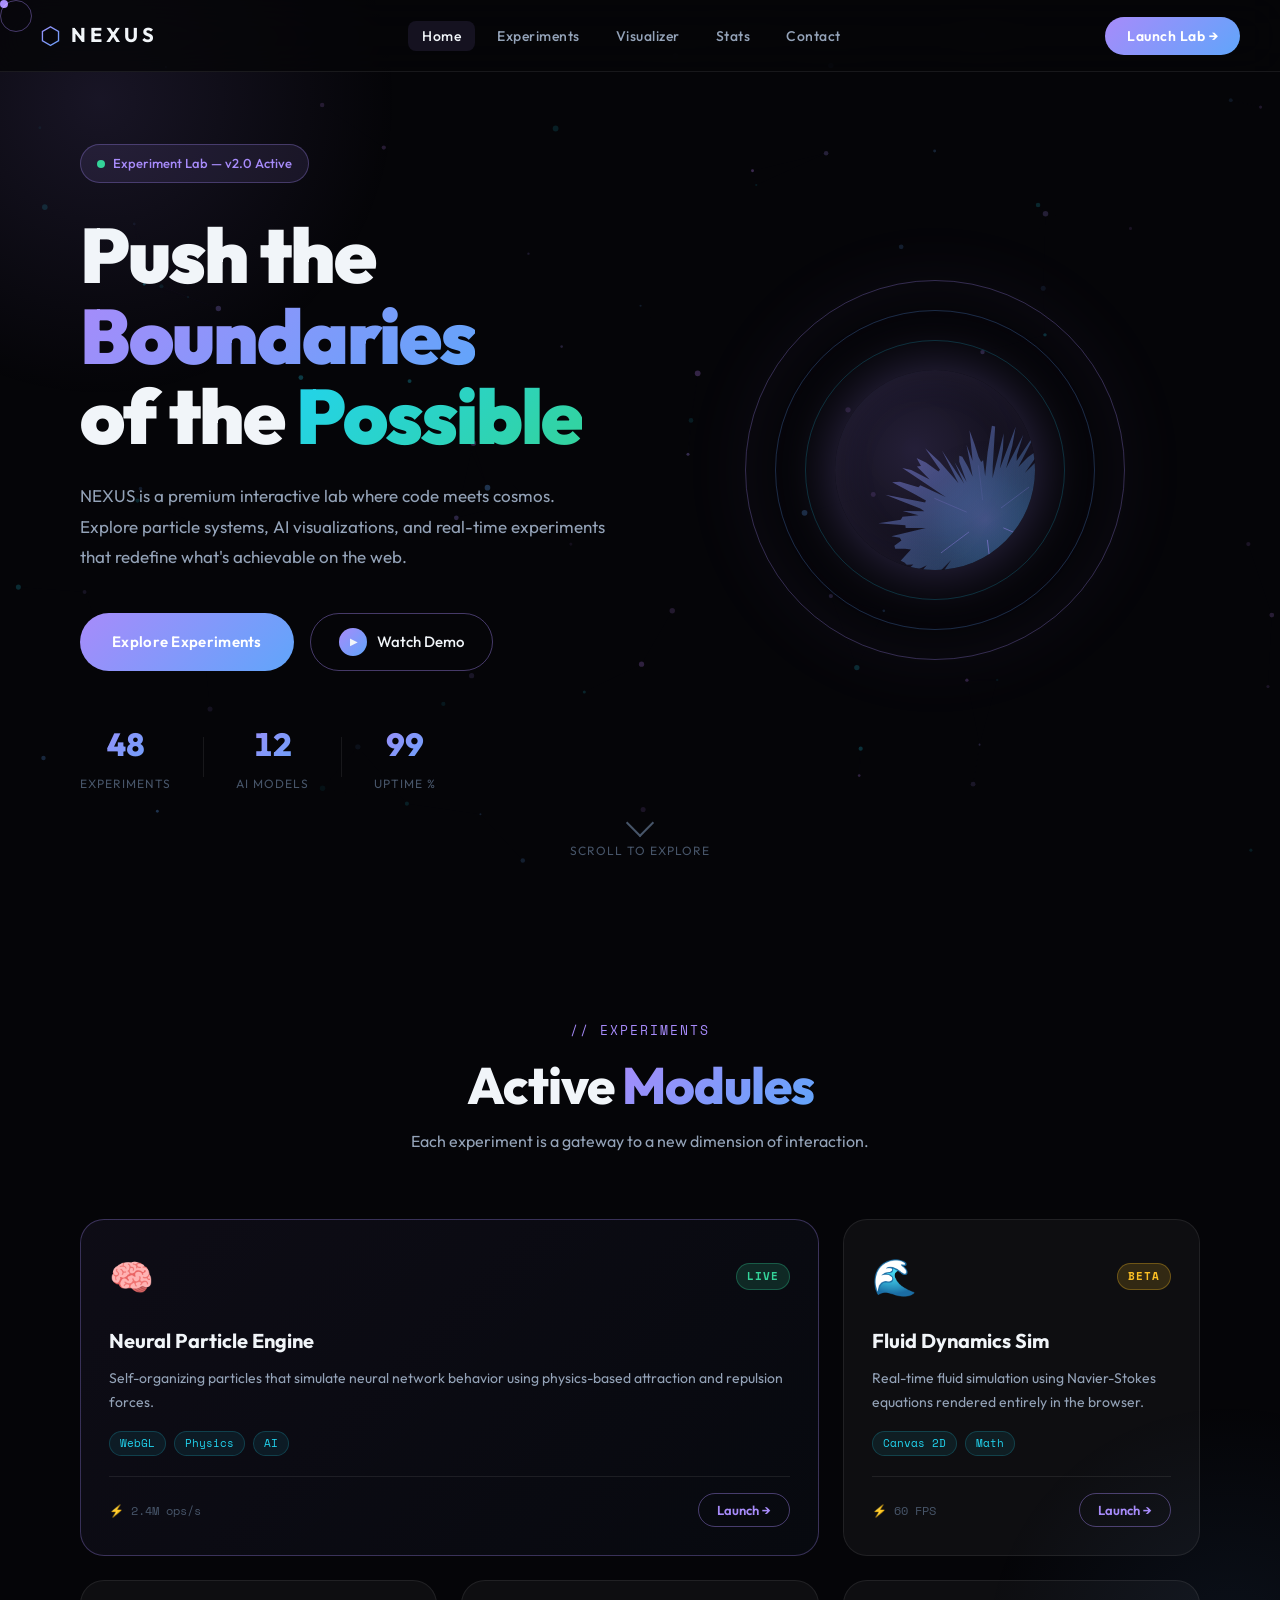
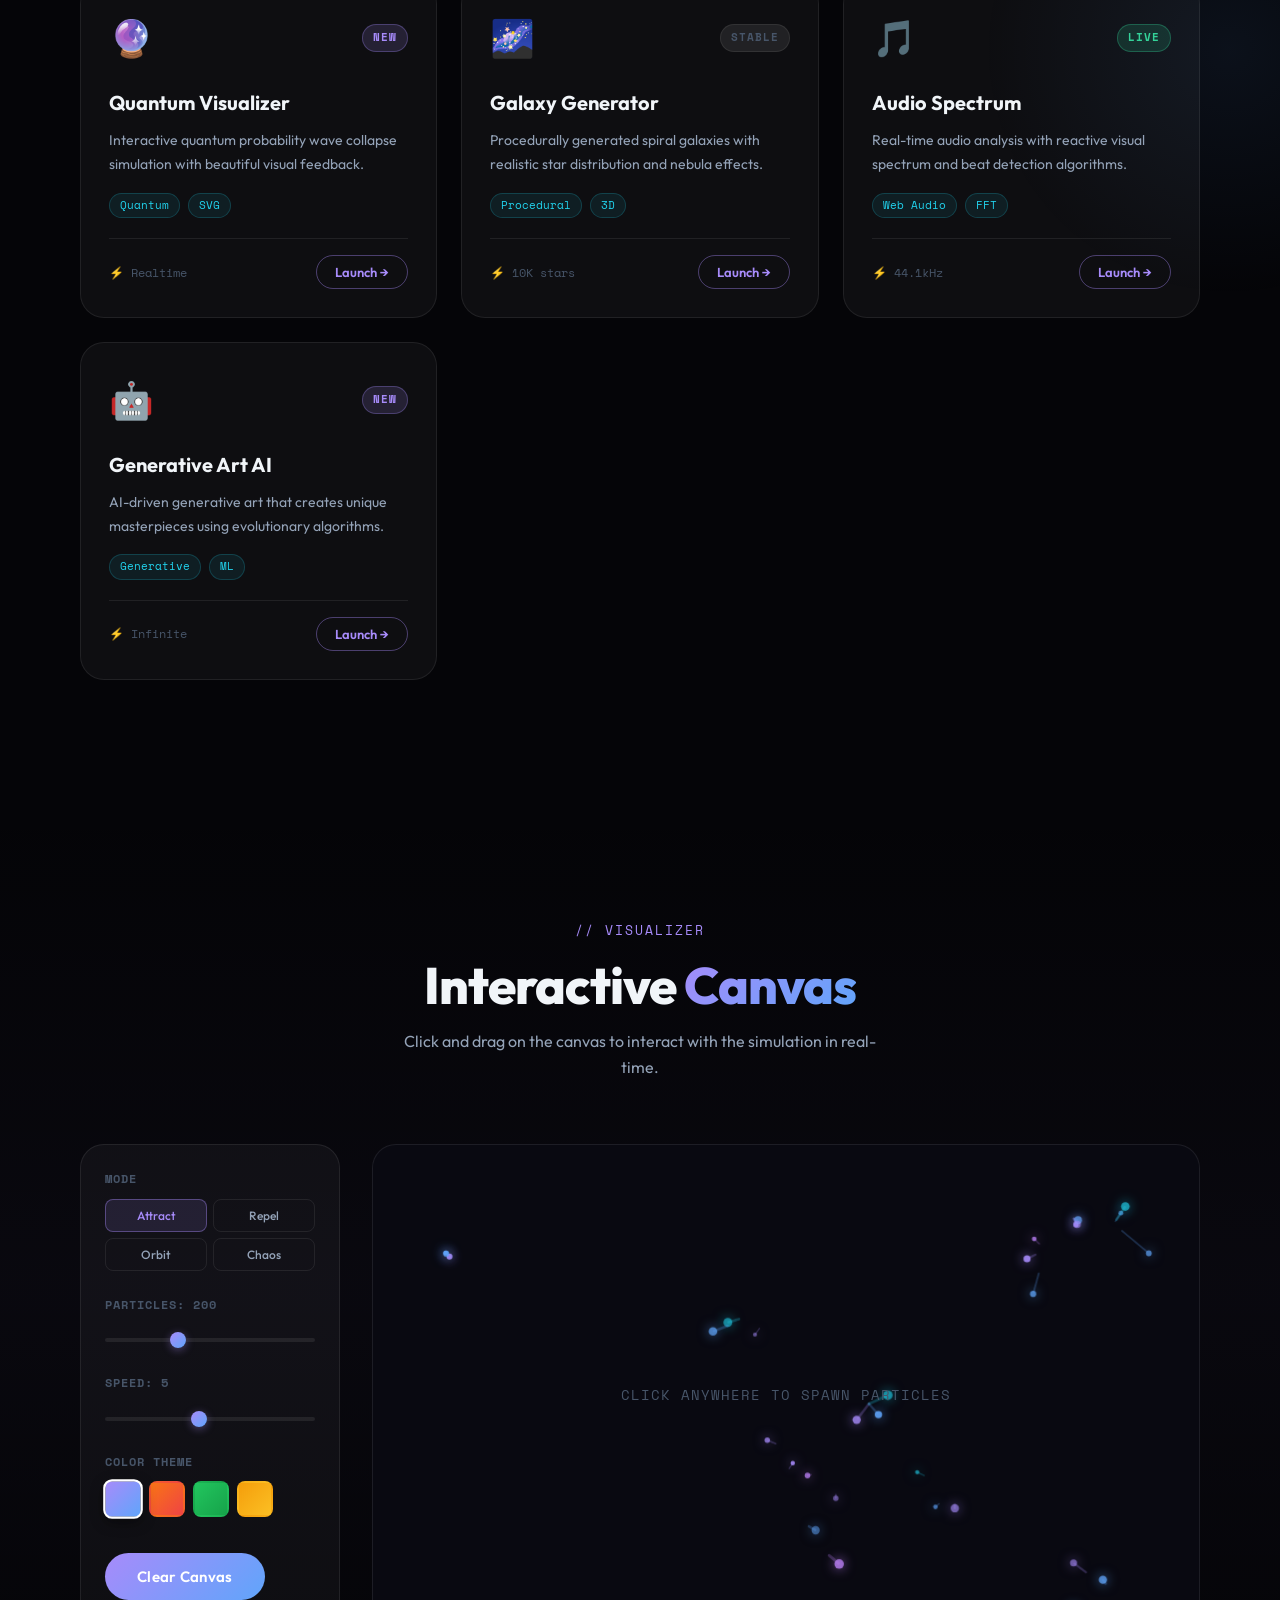
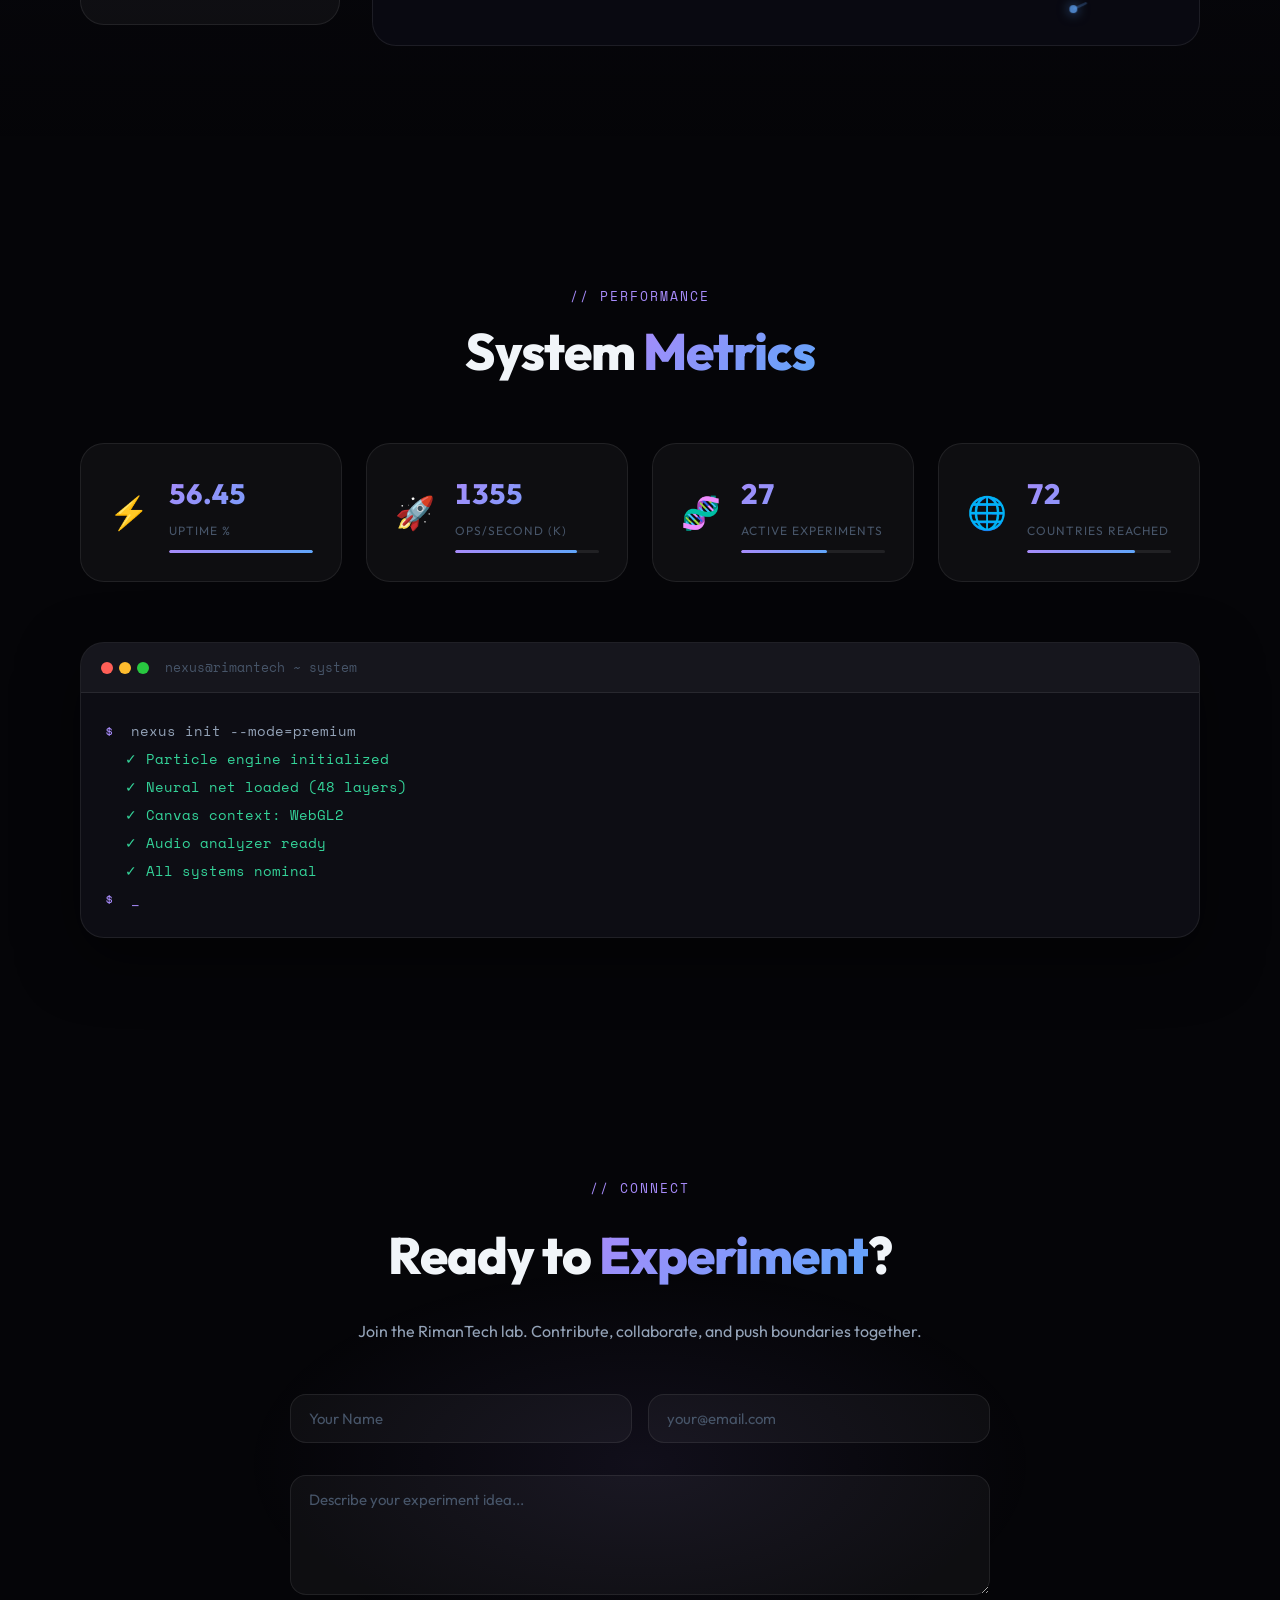
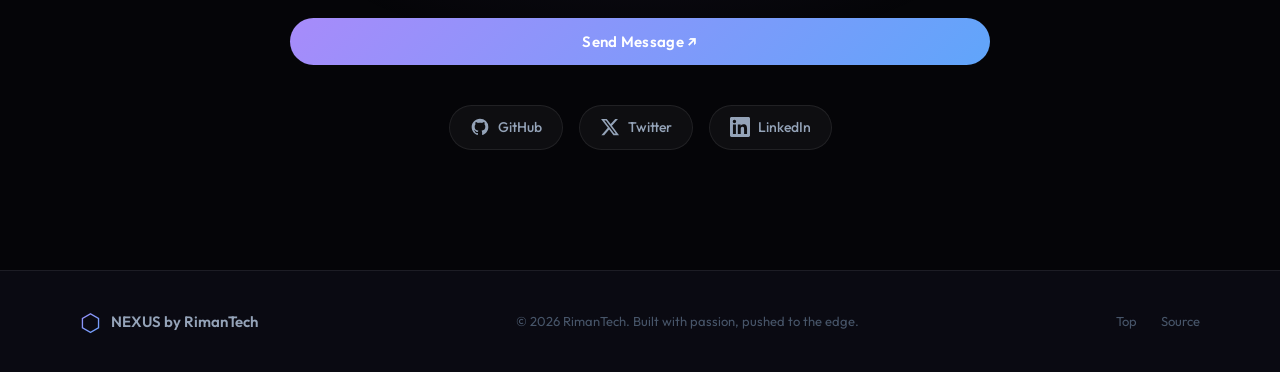
==== index.html @ 49644cf8 "🚀 feat: Initial commit — NEXUS Experiment Lab foundation - Add index.html with full semantic structu" ====
<!DOCTYPE html>
<html lang="en">
<head>
  <meta charset="UTF-8" />
  <meta name="viewport" content="width=device-width, initial-scale=1.0" />
  <title>NEXUS — Experiment Lab by RimanTech</title>
  <meta name="description" content="NEXUS is a premium interactive experiment lab by RimanTech. Explore AI simulations, particle systems, and cutting-edge web experiments." />
  <meta property="og:title" content="NEXUS — Experiment Lab" />
  <meta property="og:description" content="Premium interactive experiment lab by RimanTech." />
  <meta property="og:type" content="website" />
  <link rel="preconnect" href="https://fonts.googleapis.com" />
  <link rel="preconnect" href="https://fonts.gstatic.com" crossorigin />
  <link href="https://fonts.googleapis.com/css2?family=Outfit:wght@100;300;400;500;600;700;900&family=Space+Mono:wght@400;700&display=swap" rel="stylesheet" />
  <link rel="stylesheet" href="styles.css" />
</head>
<body>
  <!-- Particle Canvas Background -->
  <canvas id="particle-canvas"></canvas>

  <!-- Navigation -->
  <nav class="nav" id="nav">
    <div class="nav-brand">
      <span class="nav-logo">⬡</span>
      <span class="nav-name">NEXUS</span>
    </div>
    <ul class="nav-links">
      <li><a href="#hero" class="nav-link active" data-section="hero">Home</a></li>
      <li><a href="#experiments" class="nav-link" data-section="experiments">Experiments</a></li>
      <li><a href="#visualizer" class="nav-link" data-section="visualizer">Visualizer</a></li>
      <li><a href="#stats" class="nav-link" data-section="stats">Stats</a></li>
      <li><a href="#contact" class="nav-link" data-section="contact">Contact</a></li>
    </ul>
    <button class="nav-cta" id="launchBtn">Launch Lab →</button>
    <button class="nav-burger" id="navBurger" aria-label="Toggle menu">
      <span></span><span></span><span></span>
    </button>
  </nav>

  <!-- Mobile Nav Overlay -->
  <div class="mobile-nav" id="mobileNav">
    <ul>
      <li><a href="#hero" class="mobile-link">Home</a></li>
      <li><a href="#experiments" class="mobile-link">Experiments</a></li>
      <li><a href="#visualizer" class="mobile-link">Visualizer</a></li>
      <li><a href="#stats" class="mobile-link">Stats</a></li>
      <li><a href="#contact" class="mobile-link">Contact</a></li>
    </ul>
  </div>

  <!-- Hero Section -->
  <section class="hero" id="hero">
    <div class="hero-content">
      <div class="hero-badge">
        <span class="badge-dot"></span>
        <span>Experiment Lab — v2.0 Active</span>
      </div>
      <h1 class="hero-title">
        Push the <span class="gradient-text">Boundaries</span><br/>
        of the <span class="gradient-text-alt">Possible</span>
      </h1>
      <p class="hero-subtitle">
        NEXUS is a premium interactive lab where code meets cosmos. 
        Explore particle systems, AI visualizations, and real-time experiments 
        that redefine what's achievable on the web.
      </p>
      <div class="hero-actions">
        <button class="btn-primary" id="exploreBtn">Explore Experiments</button>
        <button class="btn-ghost" id="watchDemoBtn">
          <span class="play-icon">▶</span> Watch Demo
        </button>
      </div>
      <div class="hero-metrics">
        <div class="metric">
          <span class="metric-value" data-target="48">0</span>
          <span class="metric-label">Experiments</span>
        </div>
        <div class="metric-divider"></div>
        <div class="metric">
          <span class="metric-value" data-target="12">0</span>
          <span class="metric-label">AI Models</span>
        </div>
        <div class="metric-divider"></div>
        <div class="metric">
          <span class="metric-value" data-target="99">0</span>
          <span class="metric-label">Uptime %</span>
        </div>
      </div>
    </div>
    <div class="hero-visual">
      <div class="orb-container">
        <div class="orb orb-1"></div>
        <div class="orb orb-2"></div>
        <div class="orb orb-3"></div>
        <div class="orb-core">
          <canvas id="orb-canvas" width="300" height="300"></canvas>
        </div>
      </div>
    </div>
    <div class="scroll-indicator">
      <div class="scroll-arrow"></div>
      <span>Scroll to explore</span>
    </div>
  </section>

  <!-- Experiments Section -->
  <section class="experiments" id="experiments">
    <div class="section-header">
      <span class="section-tag">// EXPERIMENTS</span>
      <h2 class="section-title">Active <span class="gradient-text">Modules</span></h2>
      <p class="section-desc">Each experiment is a gateway to a new dimension of interaction.</p>
    </div>
    <div class="experiments-grid">
      <div class="exp-card featured" data-id="1">
        <div class="exp-card-glow"></div>
        <div class="exp-card-header">
          <span class="exp-icon">🧠</span>
          <span class="exp-badge live">LIVE</span>
        </div>
        <h3 class="exp-title">Neural Particle Engine</h3>
        <p class="exp-desc">Self-organizing particles that simulate neural network behavior using physics-based attraction and repulsion forces.</p>
        <div class="exp-tags">
          <span class="tag">WebGL</span>
          <span class="tag">Physics</span>
          <span class="tag">AI</span>
        </div>
        <div class="exp-footer">
          <span class="exp-stat">⚡ 2.4M ops/s</span>
          <button class="exp-launch" data-exp="neural">Launch →</button>
        </div>
      </div>

      <div class="exp-card" data-id="2">
        <div class="exp-card-glow"></div>
        <div class="exp-card-header">
          <span class="exp-icon">🌊</span>
          <span class="exp-badge beta">BETA</span>
        </div>
        <h3 class="exp-title">Fluid Dynamics Sim</h3>
        <p class="exp-desc">Real-time fluid simulation using Navier-Stokes equations rendered entirely in the browser.</p>
        <div class="exp-tags">
          <span class="tag">Canvas 2D</span>
          <span class="tag">Math</span>
        </div>
        <div class="exp-footer">
          <span class="exp-stat">⚡ 60 FPS</span>
          <button class="exp-launch" data-exp="fluid">Launch →</button>
        </div>
      </div>

      <div class="exp-card" data-id="3">
        <div class="exp-card-glow"></div>
        <div class="exp-card-header">
          <span class="exp-icon">🔮</span>
          <span class="exp-badge new">NEW</span>
        </div>
        <h3 class="exp-title">Quantum Visualizer</h3>
        <p class="exp-desc">Interactive quantum probability wave collapse simulation with beautiful visual feedback.</p>
        <div class="exp-tags">
          <span class="tag">Quantum</span>
          <span class="tag">SVG</span>
        </div>
        <div class="exp-footer">
          <span class="exp-stat">⚡ Realtime</span>
          <button class="exp-launch" data-exp="quantum">Launch →</button>
        </div>
      </div>

      <div class="exp-card" data-id="4">
        <div class="exp-card-glow"></div>
        <div class="exp-card-header">
          <span class="exp-icon">🌌</span>
          <span class="exp-badge">STABLE</span>
        </div>
        <h3 class="exp-title">Galaxy Generator</h3>
        <p class="exp-desc">Procedurally generated spiral galaxies with realistic star distribution and nebula effects.</p>
        <div class="exp-tags">
          <span class="tag">Procedural</span>
          <span class="tag">3D</span>
        </div>
        <div class="exp-footer">
          <span class="exp-stat">⚡ 10K stars</span>
          <button class="exp-launch" data-exp="galaxy">Launch →</button>
        </div>
      </div>

      <div class="exp-card" data-id="5">
        <div class="exp-card-glow"></div>
        <div class="exp-card-header">
          <span class="exp-icon">🎵</span>
          <span class="exp-badge live">LIVE</span>
        </div>
        <h3 class="exp-title">Audio Spectrum</h3>
        <p class="exp-desc">Real-time audio analysis with reactive visual spectrum and beat detection algorithms.</p>
        <div class="exp-tags">
          <span class="tag">Web Audio</span>
          <span class="tag">FFT</span>
        </div>
        <div class="exp-footer">
          <span class="exp-stat">⚡ 44.1kHz</span>
          <button class="exp-launch" data-exp="audio">Launch →</button>
        </div>
      </div>

      <div class="exp-card" data-id="6">
        <div class="exp-card-glow"></div>
        <div class="exp-card-header">
          <span class="exp-icon">🤖</span>
          <span class="exp-badge new">NEW</span>
        </div>
        <h3 class="exp-title">Generative Art AI</h3>
        <p class="exp-desc">AI-driven generative art that creates unique masterpieces using evolutionary algorithms.</p>
        <div class="exp-tags">
          <span class="tag">Generative</span>
          <span class="tag">ML</span>
        </div>
        <div class="exp-footer">
          <span class="exp-stat">⚡ Infinite</span>
          <button class="exp-launch" data-exp="genart">Launch →</button>
        </div>
      </div>
    </div>
  </section>

  <!-- Interactive Visualizer Section -->
  <section class="visualizer-section" id="visualizer">
    <div class="section-header">
      <span class="section-tag">// VISUALIZER</span>
      <h2 class="section-title">Interactive <span class="gradient-text">Canvas</span></h2>
      <p class="section-desc">Click and drag on the canvas to interact with the simulation in real-time.</p>
    </div>
    <div class="visualizer-wrapper">
      <div class="visualizer-controls">
        <div class="control-group">
          <label class="control-label">Mode</label>
          <div class="control-btns">
            <button class="ctrl-btn active" data-mode="attract">Attract</button>
            <button class="ctrl-btn" data-mode="repel">Repel</button>
            <button class="ctrl-btn" data-mode="orbit">Orbit</button>
            <button class="ctrl-btn" data-mode="chaos">Chaos</button>
          </div>
        </div>
        <div class="control-group">
          <label class="control-label">Particles: <span id="particleCount">200</span></label>
          <input type="range" id="particleSlider" min="50" max="500" value="200" class="slider" />
        </div>
        <div class="control-group">
          <label class="control-label">Speed: <span id="speedVal">5</span></label>
          <input type="range" id="speedSlider" min="1" max="10" value="5" class="slider" />
        </div>
        <div class="control-group">
          <label class="control-label">Color Theme</label>
          <div class="color-swatches">
            <div class="swatch active" data-color="cosmic" style="background: linear-gradient(135deg, #a78bfa, #60a5fa)"></div>
            <div class="swatch" data-color="fire" style="background: linear-gradient(135deg, #f97316, #ef4444)"></div>
            <div class="swatch" data-color="matrix" style="background: linear-gradient(135deg, #22c55e, #16a34a)"></div>
            <div class="swatch" data-color="gold" style="background: linear-gradient(135deg, #f59e0b, #fbbf24)"></div>
          </div>
        </div>
        <button class="btn-primary" id="clearBtn" style="margin-top:12px;">Clear Canvas</button>
      </div>
      <div class="canvas-container">
        <canvas id="visualizer-canvas"></canvas>
        <div class="canvas-overlay" id="canvasOverlay">
          <p>Click anywhere to spawn particles</p>
        </div>
      </div>
    </div>
  </section>

  <!-- Stats Section -->
  <section class="stats-section" id="stats">
    <div class="section-header">
      <span class="section-tag">// PERFORMANCE</span>
      <h2 class="section-title">System <span class="gradient-text">Metrics</span></h2>
    </div>
    <div class="stats-grid">
      <div class="stat-card">
        <div class="stat-icon">⚡</div>
        <div class="stat-info">
          <div class="stat-value" data-target="99.97">0</div>
          <div class="stat-label">Uptime %</div>
          <div class="stat-bar"><div class="stat-bar-fill" style="width: 99.97%"></div></div>
        </div>
      </div>
      <div class="stat-card">
        <div class="stat-icon">🚀</div>
        <div class="stat-info">
          <div class="stat-value" data-target="2400">0</div>
          <div class="stat-label">Ops/Second (K)</div>
          <div class="stat-bar"><div class="stat-bar-fill" style="width: 85%"></div></div>
        </div>
      </div>
      <div class="stat-card">
        <div class="stat-icon">🧬</div>
        <div class="stat-info">
          <div class="stat-value" data-target="48">0</div>
          <div class="stat-label">Active Experiments</div>
          <div class="stat-bar"><div class="stat-bar-fill" style="width: 60%"></div></div>
        </div>
      </div>
      <div class="stat-card">
        <div class="stat-icon">🌐</div>
        <div class="stat-info">
          <div class="stat-value" data-target="127">0</div>
          <div class="stat-label">Countries Reached</div>
          <div class="stat-bar"><div class="stat-bar-fill" style="width: 75%"></div></div>
        </div>
      </div>
    </div>

    <!-- Terminal -->
    <div class="terminal">
      <div class="terminal-header">
        <div class="terminal-dots">
          <span class="dot red"></span>
          <span class="dot yellow"></span>
          <span class="dot green"></span>
        </div>
        <span class="terminal-title">nexus@rimantech ~ system</span>
      </div>
      <div class="terminal-body" id="terminalBody">
        <div class="terminal-line"><span class="prompt">$</span> nexus init --mode=premium</div>
        <div class="terminal-line output">✓ Particle engine initialized</div>
        <div class="terminal-line output">✓ Neural net loaded (48 layers)</div>
        <div class="terminal-line output">✓ Canvas context: WebGL2</div>
        <div class="terminal-line output">✓ Audio analyzer ready</div>
        <div class="terminal-line output">✓ All systems nominal</div>
        <div class="terminal-line"><span class="prompt">$</span> <span class="cursor-blink">_</span></div>
      </div>
    </div>
  </section>

  <!-- Contact / CTA Section -->
  <section class="contact-section" id="contact">
    <div class="contact-glow"></div>
    <div class="contact-content">
      <span class="section-tag">// CONNECT</span>
      <h2 class="contact-title">Ready to <span class="gradient-text">Experiment</span>?</h2>
      <p class="contact-desc">
        Join the RimanTech lab. Contribute, collaborate, and push boundaries together.
      </p>
      <form class="contact-form" id="contactForm">
        <div class="form-row">
          <div class="form-group">
            <input type="text" id="nameInput" placeholder="Your Name" required class="form-input" />
          </div>
          <div class="form-group">
            <input type="email" id="emailInput" placeholder="your@email.com" required class="form-input" />
          </div>
        </div>
        <div class="form-group">
          <textarea id="messageInput" placeholder="Describe your experiment idea..." rows="4" class="form-input form-textarea"></textarea>
        </div>
        <button type="submit" class="btn-primary btn-full">Send Message ↗</button>
      </form>
      <div class="social-links">
        <a href="https://github.com/basseyriman/Experiment" target="_blank" class="social-btn">
          <svg viewBox="0 0 24 24" fill="currentColor" width="20" height="20"><path d="M12 2C6.477 2 2 6.477 2 12c0 4.42 2.87 8.17 6.84 9.5.5.08.66-.23.66-.5v-1.69c-2.77.6-3.36-1.34-3.36-1.34-.46-1.16-1.11-1.47-1.11-1.47-.91-.62.07-.6.07-.6 1 .07 1.53 1.03 1.53 1.03.87 1.52 2.34 1.07 2.91.83.09-.65.35-1.09.63-1.34-2.22-.25-4.55-1.11-4.55-4.92 0-1.11.38-2 1.03-2.71-.1-.25-.45-1.29.1-2.64 0 0 .84-.27 2.75 1.02.79-.22 1.65-.33 2.5-.33.85 0 1.71.11 2.5.33 1.91-1.29 2.75-1.02 2.75-1.02.55 1.35.2 2.39.1 2.64.65.71 1.03 1.6 1.03 2.71 0 3.82-2.34 4.66-4.57 4.91.36.31.69.92.69 1.85V21c0 .27.16.59.67.5C19.14 20.16 22 16.42 22 12A10 10 0 0 0 12 2z"/></svg>
          GitHub
        </a>
        <a href="#" class="social-btn">
          <svg viewBox="0 0 24 24" fill="currentColor" width="20" height="20"><path d="M18.244 2.25h3.308l-7.227 8.26 8.502 11.24H16.17l-5.214-6.817L4.99 21.75H1.68l7.73-8.835L1.254 2.25H8.08l4.713 6.231zm-1.161 17.52h1.833L7.084 4.126H5.117z"/></svg>
          Twitter
        </a>
        <a href="#" class="social-btn">
          <svg viewBox="0 0 24 24" fill="currentColor" width="20" height="20"><path d="M20.447 20.452h-3.554v-5.569c0-1.328-.027-3.037-1.852-3.037-1.853 0-2.136 1.445-2.136 2.939v5.667H9.351V9h3.414v1.561h.046c.477-.9 1.637-1.85 3.37-1.85 3.601 0 4.267 2.37 4.267 5.455v6.286zM5.337 7.433a2.062 2.062 0 0 1-2.063-2.065 2.064 2.064 0 1 1 2.063 2.065zm1.782 13.019H3.555V9h3.564v11.452zM22.225 0H1.771C.792 0 0 .774 0 1.729v20.542C0 23.227.792 24 1.771 24h20.451C23.2 24 24 23.227 24 22.271V1.729C24 .774 23.2 0 22.222 0h.003z"/></svg>
          LinkedIn
        </a>
      </div>
    </div>
  </section>

  <!-- Footer -->
  <footer class="footer">
    <div class="footer-content">
      <div class="footer-brand">
        <span class="nav-logo">⬡</span>
        <span class="footer-name">NEXUS by RimanTech</span>
      </div>
      <p class="footer-copy">© 2026 RimanTech. Built with passion, pushed to the edge.</p>
      <div class="footer-links">
        <a href="#hero">Top</a>
        <a href="https://github.com/basseyriman/Experiment" target="_blank">Source</a>
      </div>
    </div>
  </footer>

  <!-- Experiment Modal -->
  <div class="modal-overlay" id="modalOverlay">
    <div class="modal" id="modal">
      <button class="modal-close" id="modalClose">✕</button>
      <div class="modal-content" id="modalContent"></div>
    </div>
  </div>

  <!-- Toast Notification -->
  <div class="toast" id="toast"></div>

  <script src="app.js"></script>
</body>
</html>
---- styles.css ----
/* =============================================================
   NEXUS — Premium Experiment Lab | styles.css
   RimanTech © 2026
   ============================================================= */

/* ── Reset & Root Variables ── */
*, *::before, *::after {
  box-sizing: border-box;
  margin: 0;
  padding: 0;
}

:root {
  --bg-primary: #050508;
  --bg-secondary: #0a0a12;
  --bg-card: rgba(255,255,255,0.04);
  --bg-card-hover: rgba(255,255,255,0.07);
  --border: rgba(255,255,255,0.08);
  --border-hover: rgba(167,139,250,0.4);

  --accent-violet: #a78bfa;
  --accent-blue: #60a5fa;
  --accent-cyan: #22d3ee;
  --accent-green: #34d399;
  --accent-amber: #fbbf24;
  --accent-pink: #f472b6;

  --text-primary: #f1f5f9;
  --text-secondary: #94a3b8;
  --text-muted: #475569;

  --font-main: 'Outfit', sans-serif;
  --font-mono: 'Space Mono', monospace;

  --radius-sm: 8px;
  --radius-md: 16px;
  --radius-lg: 24px;
  --radius-xl: 32px;

  --shadow-glow: 0 0 40px rgba(167,139,250,0.2);
  --shadow-card: 0 4px 32px rgba(0,0,0,0.4);

  --transition: all 0.3s cubic-bezier(0.4,0,0.2,1);
  --transition-slow: all 0.6s cubic-bezier(0.4,0,0.2,1);
}

html {
  scroll-behavior: smooth;
  scroll-padding-top: 80px;
}

body {
  font-family: var(--font-main);
  background: var(--bg-primary);
  color: var(--text-primary);
  overflow-x: hidden;
  line-height: 1.6;
}

/* ── Particle Canvas ── */
#particle-canvas {
  position: fixed;
  top: 0; left: 0;
  width: 100%; height: 100%;
  pointer-events: none;
  z-index: 0;
  opacity: 0.6;
}

/* ── Scrollbar ── */
::-webkit-scrollbar { width: 6px; }
::-webkit-scrollbar-track { background: var(--bg-primary); }
::-webkit-scrollbar-thumb { background: var(--accent-violet); border-radius: 3px; }

/* ── Typography Utilities ── */
.gradient-text {
  background: linear-gradient(135deg, var(--accent-violet), var(--accent-blue));
  -webkit-background-clip: text;
  -webkit-text-fill-color: transparent;
  background-clip: text;
}

.gradient-text-alt {
  background: linear-gradient(135deg, var(--accent-cyan), var(--accent-green));
  -webkit-background-clip: text;
  -webkit-text-fill-color: transparent;
  background-clip: text;
}

/* ── Navigation ── */
.nav {
  position: fixed;
  top: 0; left: 0; right: 0;
  z-index: 100;
  display: flex;
  align-items: center;
  justify-content: space-between;
  padding: 0 40px;
  height: 72px;
  background: rgba(5,5,8,0.8);
  backdrop-filter: blur(20px);
  border-bottom: 1px solid var(--border);
  transition: var(--transition);
}

.nav.scrolled {
  background: rgba(5,5,8,0.95);
  box-shadow: 0 4px 40px rgba(0,0,0,0.5);
}

.nav-brand {
  display: flex;
  align-items: center;
  gap: 10px;
  text-decoration: none;
  color: var(--text-primary);
}

.nav-logo {
  font-size: 24px;
  background: linear-gradient(135deg, var(--accent-violet), var(--accent-blue));
  -webkit-background-clip: text;
  -webkit-text-fill-color: transparent;
  background-clip: text;
  animation: pulse-logo 3s ease-in-out infinite;
}

@keyframes pulse-logo {
  0%, 100% { filter: drop-shadow(0 0 8px rgba(167,139,250,0.6)); }
  50% { filter: drop-shadow(0 0 20px rgba(167,139,250,0.9)); }
}

.nav-name {
  font-size: 20px;
  font-weight: 700;
  letter-spacing: 4px;
  color: var(--text-primary);
}

.nav-links {
  display: flex;
  list-style: none;
  gap: 8px;
}

.nav-link {
  text-decoration: none;
  color: var(--text-secondary);
  font-size: 14px;
  font-weight: 500;
  padding: 6px 14px;
  border-radius: var(--radius-sm);
  transition: var(--transition);
  letter-spacing: 0.5px;
}

.nav-link:hover, .nav-link.active {
  color: var(--text-primary);
  background: rgba(167,139,250,0.1);
}

.nav-cta {
  background: linear-gradient(135deg, var(--accent-violet), var(--accent-blue));
  border: none;
  color: white;
  padding: 10px 22px;
  border-radius: 50px;
  font-family: var(--font-main);
  font-size: 14px;
  font-weight: 600;
  cursor: pointer;
  transition: var(--transition);
  letter-spacing: 0.5px;
}

.nav-cta:hover {
  transform: translateY(-2px);
  box-shadow: 0 8px 24px rgba(167,139,250,0.4);
}

.nav-burger {
  display: none;
  flex-direction: column;
  gap: 5px;
  background: none;
  border: none;
  cursor: pointer;
  padding: 4px;
}

.nav-burger span {
  display: block;
  width: 24px; height: 2px;
  background: var(--text-primary);
  border-radius: 2px;
  transition: var(--transition);
}

/* ── Mobile Nav ── */
.mobile-nav {
  position: fixed;
  top: 72px; left: 0; right: 0;
  background: rgba(5,5,8,0.98);
  backdrop-filter: blur(20px);
  border-bottom: 1px solid var(--border);
  z-index: 99;
  transform: translateY(-100%);
  opacity: 0;
  transition: var(--transition);
  pointer-events: none;
}

.mobile-nav.open {
  transform: translateY(0);
  opacity: 1;
  pointer-events: all;
}

.mobile-nav ul {
  list-style: none;
  padding: 20px;
  display: flex;
  flex-direction: column;
  gap: 8px;
}

.mobile-link {
  display: block;
  padding: 12px 16px;
  color: var(--text-secondary);
  text-decoration: none;
  border-radius: var(--radius-sm);
  transition: var(--transition);
  font-weight: 500;
}

.mobile-link:hover {
  background: rgba(167,139,250,0.1);
  color: var(--text-primary);
}

/* ── Sections ── */
section {
  position: relative;
  z-index: 1;
}

/* ── Hero Section ── */
.hero {
  min-height: 100vh;
  display: flex;
  align-items: center;
  justify-content: space-between;
  padding: 120px 80px 80px;
  gap: 60px;
  overflow: hidden;
}

.hero::before {
  content: '';
  position: absolute;
  top: -200px; left: -200px;
  width: 600px; height: 600px;
  background: radial-gradient(circle, rgba(167,139,250,0.12) 0%, transparent 70%);
  pointer-events: none;
}

.hero-content {
  flex: 1;
  max-width: 620px;
  z-index: 2;
}

.hero-badge {
  display: inline-flex;
  align-items: center;
  gap: 8px;
  background: rgba(167,139,250,0.1);
  border: 1px solid rgba(167,139,250,0.3);
  padding: 8px 16px;
  border-radius: 50px;
  font-size: 13px;
  color: var(--accent-violet);
  margin-bottom: 32px;
  font-weight: 500;
}

.badge-dot {
  width: 8px; height: 8px;
  background: var(--accent-green);
  border-radius: 50%;
  animation: blink 1.5s ease-in-out infinite;
}

@keyframes blink {
  0%, 100% { opacity: 1; transform: scale(1); }
  50% { opacity: 0.4; transform: scale(0.8); }
}

.hero-title {
  font-size: clamp(3rem, 6vw, 5rem);
  font-weight: 900;
  line-height: 1.05;
  letter-spacing: -2px;
  margin-bottom: 24px;
  animation: fadeInUp 0.8s ease both;
}

@keyframes fadeInUp {
  from { opacity: 0; transform: translateY(30px); }
  to { opacity: 1; transform: translateY(0); }
}

.hero-subtitle {
  font-size: 17px;
  color: var(--text-secondary);
  line-height: 1.8;
  margin-bottom: 40px;
  animation: fadeInUp 0.8s 0.1s ease both;
}

.hero-actions {
  display: flex;
  gap: 16px;
  flex-wrap: wrap;
  margin-bottom: 48px;
  animation: fadeInUp 0.8s 0.2s ease both;
}

.btn-primary {
  background: linear-gradient(135deg, var(--accent-violet), var(--accent-blue));
  border: none;
  color: white;
  padding: 14px 32px;
  border-radius: 50px;
  font-family: var(--font-main);
  font-size: 15px;
  font-weight: 600;
  cursor: pointer;
  transition: var(--transition);
  letter-spacing: 0.3px;
  position: relative;
  overflow: hidden;
}

.btn-primary::before {
  content: '';
  position: absolute;
  inset: 0;
  background: linear-gradient(135deg, rgba(255,255,255,0.2), transparent);
  opacity: 0;
  transition: var(--transition);
}

.btn-primary:hover::before { opacity: 1; }
.btn-primary:hover {
  transform: translateY(-3px);
  box-shadow: 0 12px 32px rgba(167,139,250,0.4);
}

.btn-primary:active { transform: translateY(-1px); }

.btn-full { width: 100%; }

.btn-ghost {
  background: transparent;
  border: 1px solid var(--border-hover);
  color: var(--text-primary);
  padding: 14px 28px;
  border-radius: 50px;
  font-family: var(--font-main);
  font-size: 15px;
  font-weight: 500;
  cursor: pointer;
  transition: var(--transition);
  display: flex;
  align-items: center;
  gap: 10px;
}

.btn-ghost:hover {
  background: rgba(167,139,250,0.08);
  border-color: var(--accent-violet);
  transform: translateY(-2px);
}

.play-icon {
  width: 28px; height: 28px;
  background: linear-gradient(135deg, var(--accent-violet), var(--accent-blue));
  border-radius: 50%;
  display: flex;
  align-items: center;
  justify-content: center;
  font-size: 10px;
  padding-left: 2px;
}

.hero-metrics {
  display: flex;
  align-items: center;
  gap: 32px;
  animation: fadeInUp 0.8s 0.3s ease both;
}

.metric {
  text-align: center;
}

.metric-value {
  display: block;
  font-size: 32px;
  font-weight: 800;
  background: linear-gradient(135deg, var(--accent-violet), var(--accent-blue));
  -webkit-background-clip: text;
  -webkit-text-fill-color: transparent;
  background-clip: text;
  font-variant-numeric: tabular-nums;
}

.metric-label {
  font-size: 12px;
  color: var(--text-muted);
  text-transform: uppercase;
  letter-spacing: 1px;
  margin-top: 4px;
}

.metric-divider {
  width: 1px; height: 40px;
  background: var(--border);
}

/* ── Hero Visual / Orb ── */
.hero-visual {
  flex: 1;
  display: flex;
  align-items: center;
  justify-content: center;
  position: relative;
  z-index: 2;
  animation: fadeInUp 0.8s 0.2s ease both;
}

.orb-container {
  position: relative;
  width: 380px; height: 380px;
}

.orb {
  position: absolute;
  border-radius: 50%;
  animation: orb-spin linear infinite;
  border: 1px solid;
}

.orb-1 {
  inset: 0;
  border-color: rgba(167,139,250,0.3);
  animation-duration: 8s;
  box-shadow: inset 0 0 80px rgba(167,139,250,0.05), 0 0 80px rgba(167,139,250,0.05);
}

.orb-2 {
  inset: 30px;
  border-color: rgba(96,165,250,0.25);
  animation-duration: 12s;
  animation-direction: reverse;
}

.orb-3 {
  inset: 60px;
  border-color: rgba(34,211,238,0.2);
  animation-duration: 16s;
}

@keyframes orb-spin {
  from { transform: rotate(0deg) rotateX(20deg); }
  to { transform: rotate(360deg) rotateX(20deg); }
}

.orb-core {
  position: absolute;
  inset: 90px;
  border-radius: 50%;
  overflow: hidden;
  background: radial-gradient(circle at 40% 40%, rgba(167,139,250,0.2), rgba(5,5,8,0.9));
  box-shadow: 0 0 60px rgba(167,139,250,0.3), inset 0 0 40px rgba(167,139,250,0.1);
}

/* ── Scroll Indicator ── */
.scroll-indicator {
  position: absolute;
  bottom: 40px;
  left: 50%;
  transform: translateX(-50%);
  display: flex;
  flex-direction: column;
  align-items: center;
  gap: 8px;
  color: var(--text-muted);
  font-size: 12px;
  letter-spacing: 1px;
  text-transform: uppercase;
  animation: bounce 2s ease-in-out infinite;
}

.scroll-arrow {
  width: 20px; height: 20px;
  border-right: 2px solid var(--text-muted);
  border-bottom: 2px solid var(--text-muted);
  transform: rotate(45deg);
}

@keyframes bounce {
  0%, 100% { transform: translateX(-50%) translateY(0); }
  50% { transform: translateX(-50%) translateY(8px); }
}

/* ── Section Shared ── */
.section-header {
  text-align: center;
  margin-bottom: 64px;
}

.section-tag {
  font-family: var(--font-mono);
  font-size: 13px;
  color: var(--accent-violet);
  letter-spacing: 2px;
  display: block;
  margin-bottom: 16px;
}

.section-title {
  font-size: clamp(2rem, 4vw, 3.5rem);
  font-weight: 800;
  letter-spacing: -1px;
  line-height: 1.1;
  margin-bottom: 16px;
}

.section-desc {
  font-size: 16px;
  color: var(--text-secondary);
  max-width: 500px;
  margin: 0 auto;
}

/* ── Experiments Section ── */
.experiments {
  padding: 120px 80px;
  position: relative;
}

.experiments::before {
  content: '';
  position: absolute;
  top: 50%; right: -200px;
  width: 500px; height: 500px;
  background: radial-gradient(circle, rgba(96,165,250,0.08) 0%, transparent 70%);
  pointer-events: none;
  transform: translateY(-50%);
}

.experiments-grid {
  display: grid;
  grid-template-columns: repeat(3, 1fr);
  gap: 24px;
  max-width: 1200px;
  margin: 0 auto;
}

.exp-card {
  position: relative;
  background: var(--bg-card);
  border: 1px solid var(--border);
  border-radius: var(--radius-lg);
  padding: 28px;
  cursor: pointer;
  transition: var(--transition);
  overflow: hidden;
}

.exp-card::before {
  content: '';
  position: absolute;
  inset: 0;
  background: linear-gradient(135deg, rgba(167,139,250,0.05), transparent);
  opacity: 0;
  transition: var(--transition);
}

.exp-card:hover::before { opacity: 1; }

.exp-card:hover {
  border-color: var(--border-hover);
  background: var(--bg-card-hover);
  transform: translateY(-6px);
  box-shadow: 0 20px 60px rgba(0,0,0,0.4), 0 0 40px rgba(167,139,250,0.1);
}

.exp-card.featured {
  border-color: rgba(167,139,250,0.3);
  background: linear-gradient(135deg, rgba(167,139,250,0.06), rgba(96,165,250,0.03));
  grid-column: span 2;
}

.exp-card-glow {
  position: absolute;
  top: -50%; left: -50%;
  width: 200%; height: 200%;
  background: radial-gradient(circle at center, rgba(167,139,250,0.08) 0%, transparent 50%);
  opacity: 0;
  transition: var(--transition);
  pointer-events: none;
}

.exp-card:hover .exp-card-glow { opacity: 1; }

.exp-card-header {
  display: flex;
  align-items: center;
  justify-content: space-between;
  margin-bottom: 20px;
}

.exp-icon { font-size: 36px; }

.exp-badge {
  font-family: var(--font-mono);
  font-size: 11px;
  font-weight: 700;
  padding: 4px 10px;
  border-radius: 50px;
  letter-spacing: 1px;
  background: rgba(255,255,255,0.08);
  color: var(--text-muted);
  border: 1px solid var(--border);
}

.exp-badge.live {
  background: rgba(52,211,153,0.15);
  color: var(--accent-green);
  border-color: rgba(52,211,153,0.3);
  animation: pulse-live 2s ease-in-out infinite;
}

@keyframes pulse-live {
  0%, 100% { box-shadow: 0 0 0 0 rgba(52,211,153,0); }
  50% { box-shadow: 0 0 0 4px rgba(52,211,153,0.15); }
}

.exp-badge.beta {
  background: rgba(251,191,36,0.15);
  color: var(--accent-amber);
  border-color: rgba(251,191,36,0.3);
}

.exp-badge.new {
  background: rgba(167,139,250,0.15);
  color: var(--accent-violet);
  border-color: rgba(167,139,250,0.3);
}

.exp-title {
  font-size: 20px;
  font-weight: 700;
  margin-bottom: 10px;
  color: var(--text-primary);
}

.exp-desc {
  font-size: 14px;
  color: var(--text-secondary);
  line-height: 1.7;
  margin-bottom: 16px;
}

.exp-tags {
  display: flex;
  flex-wrap: wrap;
  gap: 8px;
  margin-bottom: 20px;
}

.tag {
  font-family: var(--font-mono);
  font-size: 11px;
  color: var(--accent-cyan);
  background: rgba(34,211,238,0.08);
  border: 1px solid rgba(34,211,238,0.2);
  padding: 3px 10px;
  border-radius: 50px;
}

.exp-footer {
  display: flex;
  align-items: center;
  justify-content: space-between;
  padding-top: 16px;
  border-top: 1px solid var(--border);
}

.exp-stat {
  font-family: var(--font-mono);
  font-size: 12px;
  color: var(--text-muted);
}

.exp-launch {
  background: transparent;
  border: 1px solid var(--border-hover);
  color: var(--accent-violet);
  padding: 8px 18px;
  border-radius: 50px;
  font-family: var(--font-main);
  font-size: 13px;
  font-weight: 600;
  cursor: pointer;
  transition: var(--transition);
}

.exp-launch:hover {
  background: var(--accent-violet);
  color: white;
  border-color: var(--accent-violet);
  box-shadow: 0 4px 16px rgba(167,139,250,0.4);
}

/* ── Visualizer Section ── */
.visualizer-section {
  padding: 120px 80px;
  background: linear-gradient(180deg, transparent, rgba(167,139,250,0.03), transparent);
}

.visualizer-wrapper {
  display: flex;
  gap: 32px;
  max-width: 1200px;
  margin: 0 auto;
  align-items: flex-start;
}

.visualizer-controls {
  width: 260px;
  flex-shrink: 0;
  background: var(--bg-card);
  border: 1px solid var(--border);
  border-radius: var(--radius-lg);
  padding: 24px;
}

.control-group {
  margin-bottom: 24px;
}

.control-label {
  display: block;
  font-size: 12px;
  font-weight: 600;
  color: var(--text-muted);
  text-transform: uppercase;
  letter-spacing: 1px;
  margin-bottom: 10px;
  font-family: var(--font-mono);
}

.control-btns {
  display: grid;
  grid-template-columns: 1fr 1fr;
  gap: 6px;
}

.ctrl-btn {
  background: transparent;
  border: 1px solid var(--border);
  color: var(--text-secondary);
  padding: 8px;
  border-radius: var(--radius-sm);
  font-family: var(--font-main);
  font-size: 12px;
  font-weight: 500;
  cursor: pointer;
  transition: var(--transition);
}

.ctrl-btn:hover, .ctrl-btn.active {
  background: rgba(167,139,250,0.12);
  border-color: rgba(167,139,250,0.4);
  color: var(--accent-violet);
}

.slider {
  width: 100%;
  -webkit-appearance: none;
  height: 4px;
  border-radius: 2px;
  background: var(--border);
  outline: none;
  cursor: pointer;
}

.slider::-webkit-slider-thumb {
  -webkit-appearance: none;
  width: 16px; height: 16px;
  border-radius: 50%;
  background: linear-gradient(135deg, var(--accent-violet), var(--accent-blue));
  cursor: pointer;
  box-shadow: 0 2px 8px rgba(167,139,250,0.4);
}

.color-swatches {
  display: flex;
  gap: 8px;
}

.swatch {
  width: 36px; height: 36px;
  border-radius: var(--radius-sm);
  cursor: pointer;
  transition: var(--transition);
  border: 2px solid transparent;
}

.swatch:hover, .swatch.active {
  border-color: white;
  transform: scale(1.1);
  box-shadow: 0 4px 12px rgba(0,0,0,0.4);
}

.canvas-container {
  flex: 1;
  position: relative;
  border-radius: var(--radius-lg);
  overflow: hidden;
  border: 1px solid var(--border);
  min-height: 500px;
  background: var(--bg-secondary);
}

#visualizer-canvas {
  width: 100%;
  height: 100%;
  display: block;
  cursor: crosshair;
}

.canvas-overlay {
  position: absolute;
  inset: 0;
  display: flex;
  align-items: center;
  justify-content: center;
  pointer-events: none;
  transition: opacity 0.5s ease;
}

.canvas-overlay p {
  color: var(--text-muted);
  font-size: 14px;
  letter-spacing: 1px;
  text-transform: uppercase;
  font-family: var(--font-mono);
}

.canvas-overlay.hidden { opacity: 0; }

/* ── Stats Section ── */
.stats-section {
  padding: 120px 80px;
}

.stats-grid {
  display: grid;
  grid-template-columns: repeat(4, 1fr);
  gap: 24px;
  max-width: 1200px;
  margin: 0 auto 60px;
}

.stat-card {
  background: var(--bg-card);
  border: 1px solid var(--border);
  border-radius: var(--radius-lg);
  padding: 28px;
  display: flex;
  align-items: center;
  gap: 20px;
  transition: var(--transition);
}

.stat-card:hover {
  border-color: var(--border-hover);
  background: var(--bg-card-hover);
  transform: translateY(-4px);
  box-shadow: var(--shadow-glow);
}

.stat-icon { font-size: 32px; }

.stat-info { flex: 1; }

.stat-value {
  font-size: 28px;
  font-weight: 800;
  background: linear-gradient(135deg, var(--accent-violet), var(--accent-blue));
  -webkit-background-clip: text;
  -webkit-text-fill-color: transparent;
  background-clip: text;
  margin-bottom: 4px;
  font-variant-numeric: tabular-nums;
}

.stat-label {
  font-size: 12px;
  color: var(--text-muted);
  text-transform: uppercase;
  letter-spacing: 1px;
  margin-bottom: 10px;
}

.stat-bar {
  height: 3px;
  background: var(--border);
  border-radius: 2px;
  overflow: hidden;
}

.stat-bar-fill {
  height: 100%;
  background: linear-gradient(90deg, var(--accent-violet), var(--accent-blue));
  border-radius: 2px;
  transform: scaleX(0);
  transform-origin: left;
  transition: transform 1.5s cubic-bezier(0.4,0,0.2,1);
}

.stat-bar-fill.animated { transform: scaleX(1); }

/* ── Terminal ── */
.terminal {
  max-width: 1200px;
  margin: 0 auto;
  background: #0d0d14;
  border: 1px solid var(--border);
  border-radius: var(--radius-lg);
  overflow: hidden;
  box-shadow: 0 20px 60px rgba(0,0,0,0.5);
}

.terminal-header {
  display: flex;
  align-items: center;
  gap: 16px;
  padding: 14px 20px;
  background: rgba(255,255,255,0.04);
  border-bottom: 1px solid var(--border);
}

.terminal-dots {
  display: flex;
  gap: 6px;
}

.dot {
  width: 12px; height: 12px;
  border-radius: 50%;
}

.dot.red { background: #ff5f57; }
.dot.yellow { background: #febc2e; }
.dot.green { background: #28c840; }

.terminal-title {
  font-family: var(--font-mono);
  font-size: 13px;
  color: var(--text-muted);
}

.terminal-body {
  padding: 24px;
  min-height: 200px;
}

.terminal-line {
  font-family: var(--font-mono);
  font-size: 14px;
  line-height: 2;
  color: var(--text-secondary);
}

.terminal-line .prompt {
  color: var(--accent-violet);
  margin-right: 8px;
}

.terminal-line.output {
  color: var(--accent-green);
  padding-left: 20px;
}

.cursor-blink {
  animation: cursor-blink 1s step-end infinite;
  color: var(--accent-violet);
}

@keyframes cursor-blink {
  0%, 100% { opacity: 1; }
  50% { opacity: 0; }
}

/* ── Contact Section ── */
.contact-section {
  padding: 120px 80px;
  position: relative;
  overflow: hidden;
}

.contact-glow {
  position: absolute;
  top: 50%; left: 50%;
  transform: translate(-50%, -50%);
  width: 800px; height: 400px;
  background: radial-gradient(ellipse, rgba(167,139,250,0.08) 0%, transparent 70%);
  pointer-events: none;
}

.contact-content {
  max-width: 700px;
  margin: 0 auto;
  text-align: center;
  position: relative;
  z-index: 1;
}

.contact-title {
  font-size: clamp(2rem, 4vw, 3.5rem);
  font-weight: 800;
  letter-spacing: -1px;
  margin-bottom: 20px;
  margin-top: 16px;
}

.contact-desc {
  font-size: 16px;
  color: var(--text-secondary);
  margin-bottom: 48px;
  line-height: 1.8;
}

.contact-form {
  text-align: left;
  margin-bottom: 40px;
}

.form-row {
  display: grid;
  grid-template-columns: 1fr 1fr;
  gap: 16px;
  margin-bottom: 16px;
}

.form-group { margin-bottom: 16px; }

.form-input {
  width: 100%;
  background: var(--bg-card);
  border: 1px solid var(--border);
  border-radius: var(--radius-md);
  padding: 14px 18px;
  color: var(--text-primary);
  font-family: var(--font-main);
  font-size: 15px;
  outline: none;
  transition: var(--transition);
}

.form-input::placeholder { color: var(--text-muted); }

.form-input:focus {
  border-color: var(--accent-violet);
  background: rgba(167,139,250,0.05);
  box-shadow: 0 0 0 3px rgba(167,139,250,0.1);
}

.form-textarea { resize: vertical; min-height: 120px; }

.social-links {
  display: flex;
  gap: 16px;
  justify-content: center;
  margin-top: 40px;
}

.social-btn {
  display: inline-flex;
  align-items: center;
  gap: 8px;
  background: var(--bg-card);
  border: 1px solid var(--border);
  color: var(--text-secondary);
  text-decoration: none;
  padding: 10px 20px;
  border-radius: 50px;
  font-size: 14px;
  font-weight: 500;
  transition: var(--transition);
}

.social-btn:hover {
  border-color: var(--border-hover);
  color: var(--text-primary);
  background: rgba(167,139,250,0.08);
  transform: translateY(-2px);
}

/* ── Footer ── */
.footer {
  padding: 32px 80px;
  border-top: 1px solid var(--border);
  background: var(--bg-secondary);
  position: relative;
  z-index: 1;
}

.footer-content {
  display: flex;
  align-items: center;
  justify-content: space-between;
  max-width: 1200px;
  margin: 0 auto;
  flex-wrap: wrap;
  gap: 16px;
}

.footer-brand {
  display: flex;
  align-items: center;
  gap: 10px;
}

.footer-name {
  font-size: 15px;
  font-weight: 600;
  color: var(--text-secondary);
}

.footer-copy {
  font-size: 13px;
  color: var(--text-muted);
}

.footer-links {
  display: flex;
  gap: 24px;
}

.footer-links a {
  text-decoration: none;
  color: var(--text-muted);
  font-size: 13px;
  transition: var(--transition);
}

.footer-links a:hover { color: var(--accent-violet); }

/* ── Modal ── */
.modal-overlay {
  position: fixed;
  inset: 0;
  background: rgba(0,0,0,0.8);
  backdrop-filter: blur(8px);
  z-index: 200;
  display: flex;
  align-items: center;
  justify-content: center;
  opacity: 0;
  pointer-events: none;
  transition: var(--transition);
}

.modal-overlay.open {
  opacity: 1;
  pointer-events: all;
}

.modal {
  background: var(--bg-secondary);
  border: 1px solid var(--border);
  border-radius: var(--radius-xl);
  padding: 48px;
  max-width: 800px;
  width: 90%;
  max-height: 90vh;
  overflow-y: auto;
  position: relative;
  transform: translateY(20px) scale(0.98);
  transition: var(--transition);
}

.modal-overlay.open .modal {
  transform: translateY(0) scale(1);
}

.modal-close {
  position: absolute;
  top: 20px; right: 20px;
  background: var(--bg-card);
  border: 1px solid var(--border);
  color: var(--text-secondary);
  width: 36px; height: 36px;
  border-radius: 50%;
  font-size: 16px;
  cursor: pointer;
  transition: var(--transition);
  display: flex;
  align-items: center;
  justify-content: center;
}

.modal-close:hover {
  background: rgba(239,68,68,0.2);
  border-color: rgba(239,68,68,0.4);
  color: #ef4444;
}

/* ── Modal Experiment Canvas ── */
.modal-exp-canvas {
  width: 100%;
  height: 400px;
  border-radius: var(--radius-md);
  background: var(--bg-primary);
  margin: 24px 0;
  border: 1px solid var(--border);
}

/* ── Toast ── */
.toast {
  position: fixed;
  bottom: 32px; right: 32px;
  background: var(--bg-secondary);
  border: 1px solid var(--border);
  border-radius: var(--radius-md);
  padding: 14px 24px;
  color: var(--text-primary);
  font-size: 14px;
  font-weight: 500;
  z-index: 300;
  transform: translateY(100px);
  opacity: 0;
  transition: var(--transition);
  box-shadow: var(--shadow-card);
  max-width: 320px;
}

.toast.show {
  transform: translateY(0);
  opacity: 1;
}

.toast.success { border-color: rgba(52,211,153,0.4); }
.toast.error { border-color: rgba(239,68,68,0.4); }

/* ── Reveal Animations ── */
.reveal {
  opacity: 0;
  transform: translateY(40px);
  transition: opacity 0.7s ease, transform 0.7s ease;
}

.reveal.visible {
  opacity: 1;
  transform: translateY(0);
}

/* ── Responsive ── */
@media (max-width: 1100px) {
  .experiments-grid { grid-template-columns: repeat(2, 1fr); }
  .exp-card.featured { grid-column: span 1; }
  .stats-grid { grid-template-columns: repeat(2, 1fr); }
}

@media (max-width: 900px) {
  .hero {
    flex-direction: column;
    padding: 120px 40px 80px;
    text-align: center;
  }
  .hero-actions { justify-content: center; }
  .hero-metrics { justify-content: center; }
  .hero-visual { display: none; }
  .experiments, .visualizer-section, .stats-section, .contact-section {
    padding: 80px 40px;
  }
  .visualizer-wrapper { flex-direction: column; }
  .visualizer-controls { width: 100%; }
  .form-row { grid-template-columns: 1fr; }
  .nav-links, .nav-cta { display: none; }
  .nav-burger { display: flex; }
  .footer-content { flex-direction: column; text-align: center; }
}

@media (max-width: 600px) {
  .nav { padding: 0 24px; }
  .hero, .experiments, .visualizer-section, .stats-section, .contact-section {
    padding: 80px 24px;
  }
  .experiments-grid { grid-template-columns: 1fr; }
  .stats-grid { grid-template-columns: 1fr; }
  .hero-title { letter-spacing: -1px; }
  .social-links { flex-wrap: wrap; }
  .footer { padding: 24px; }
}
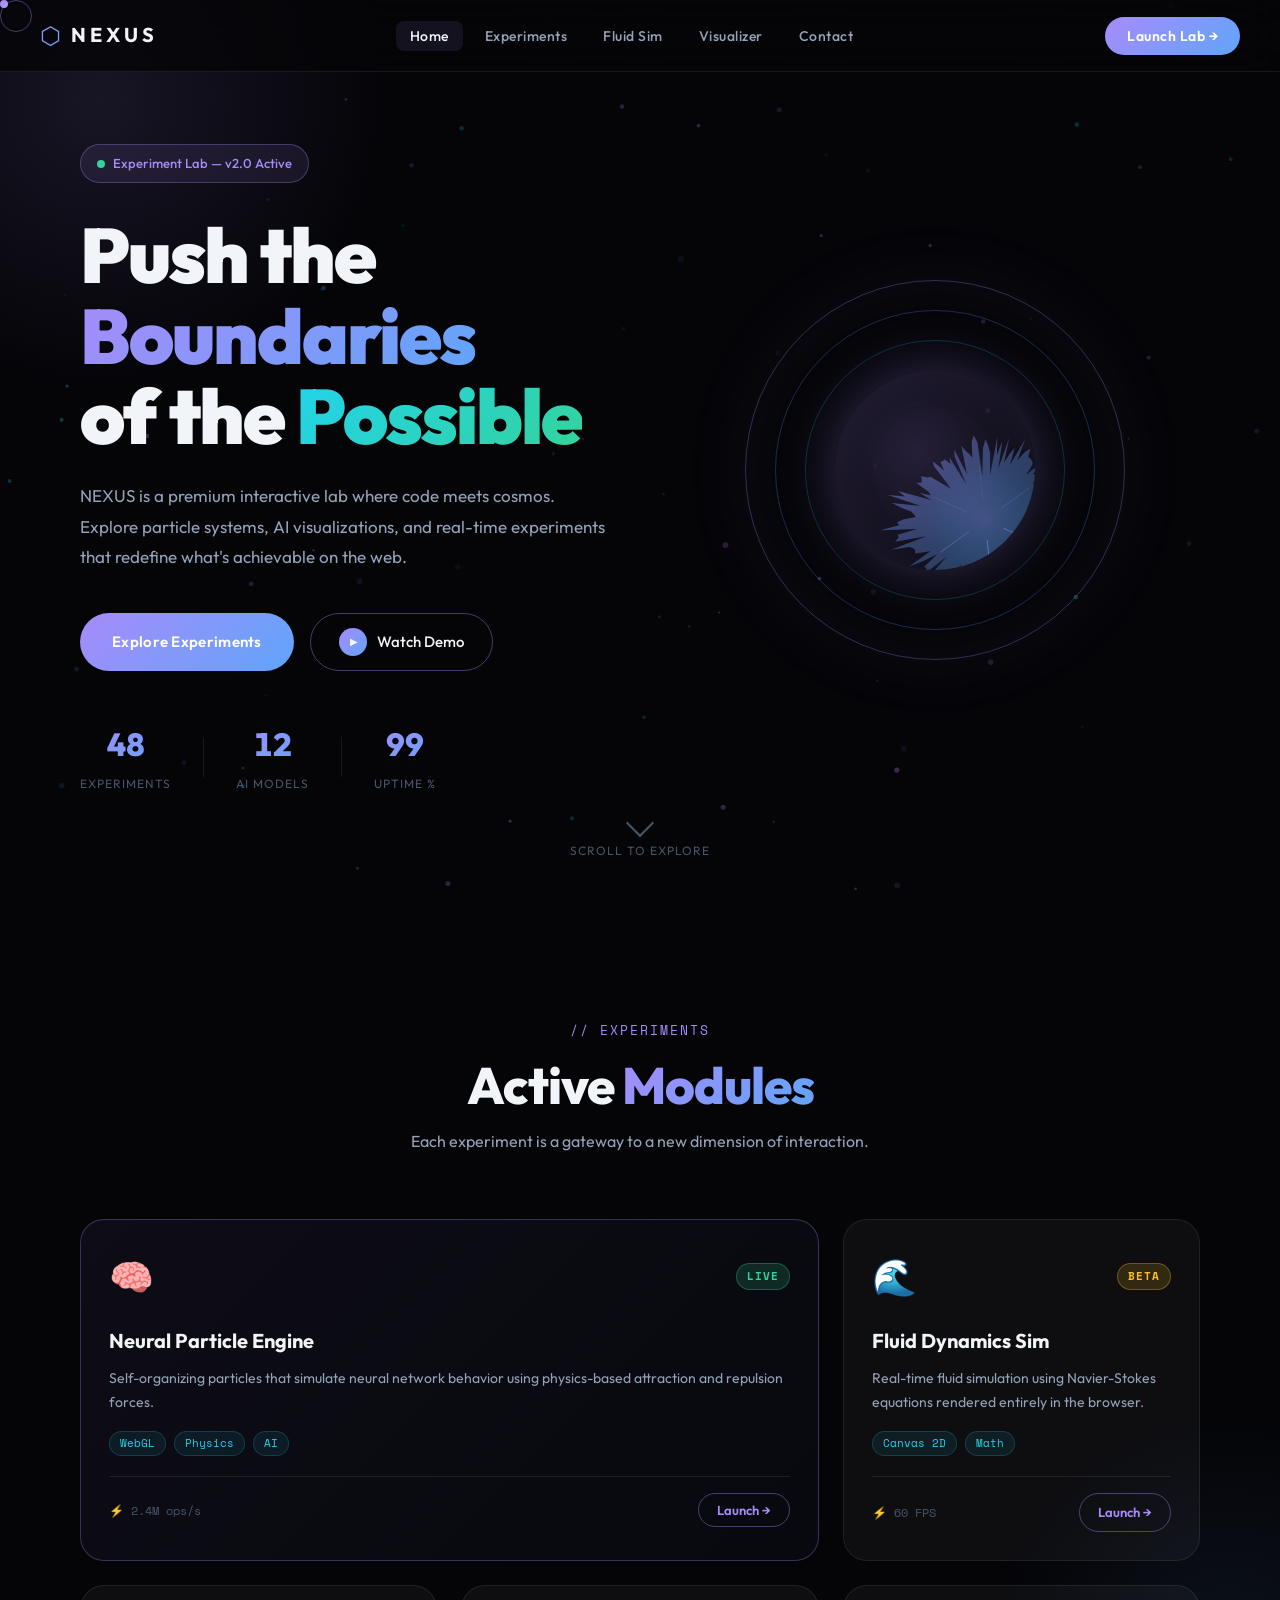
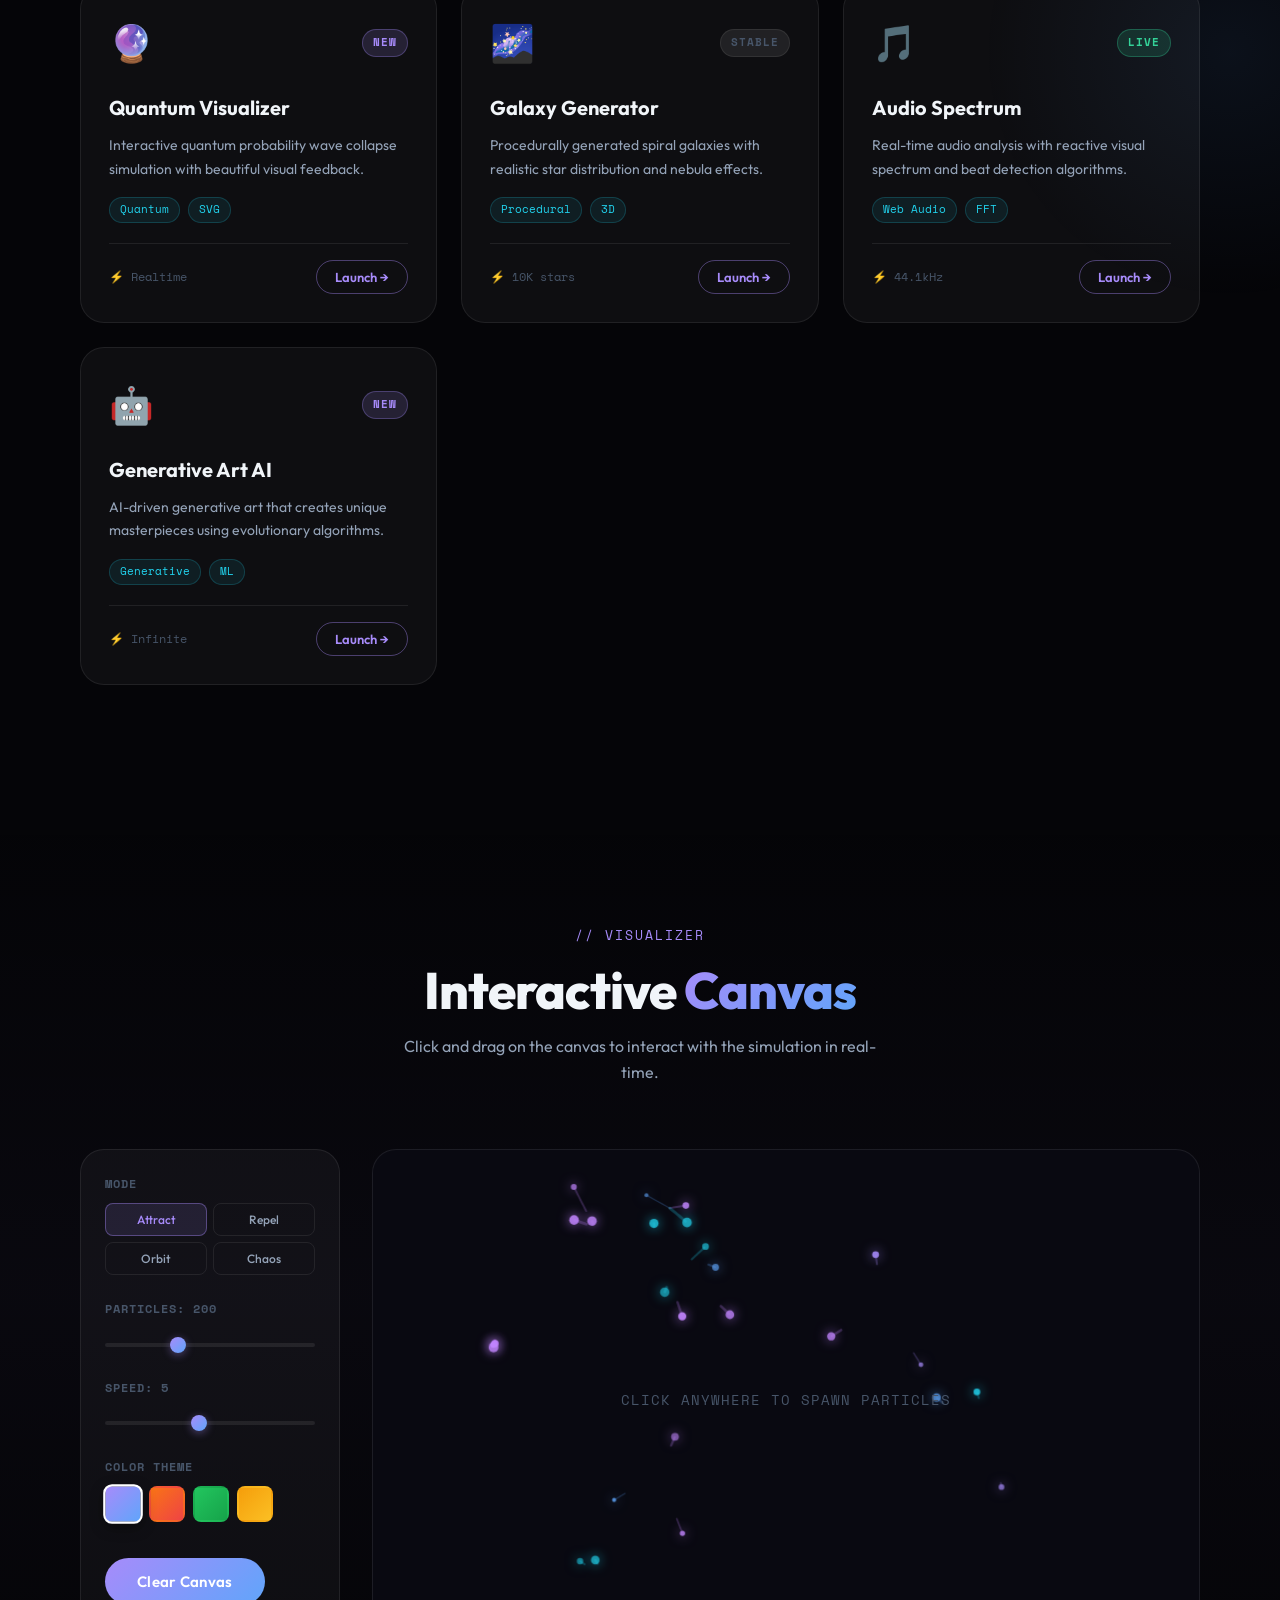
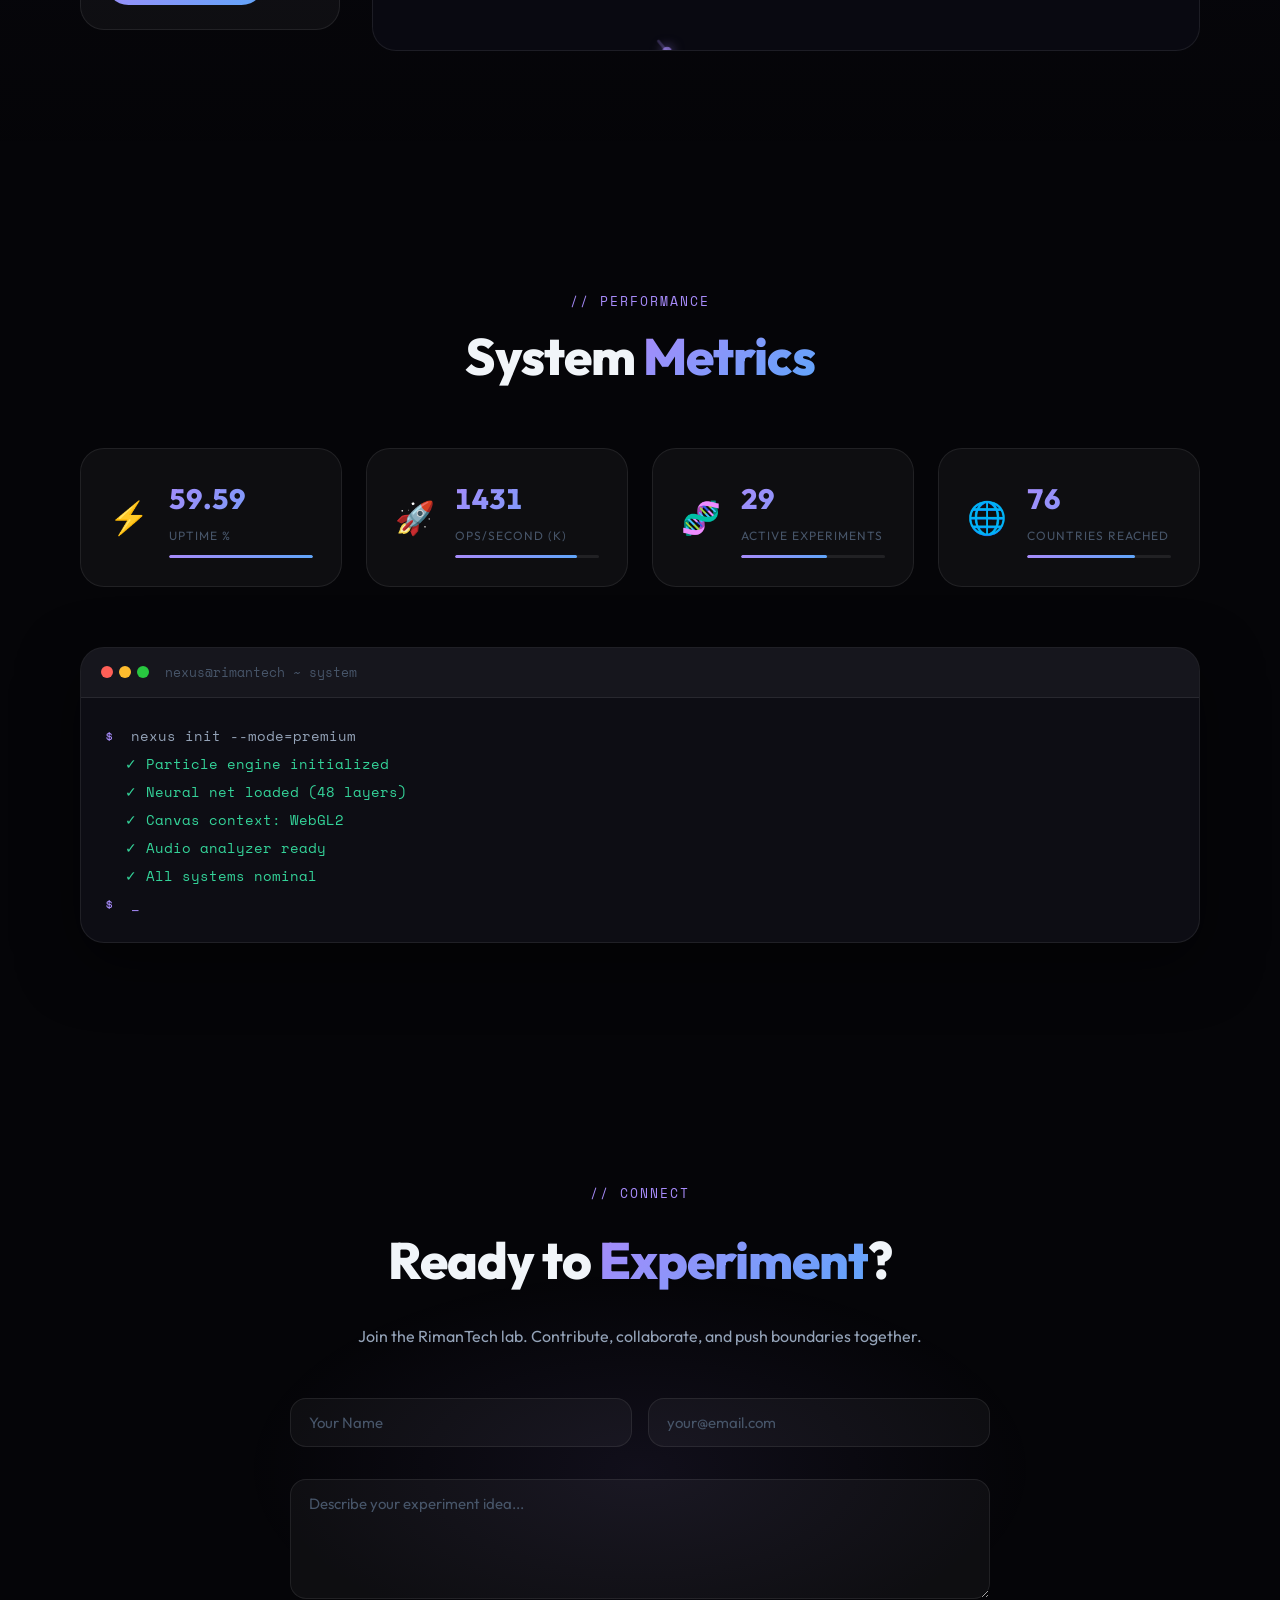
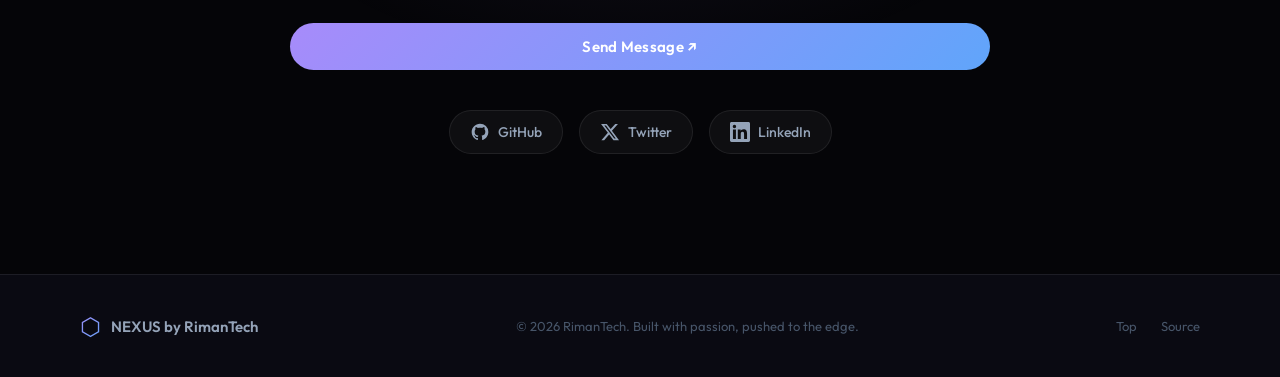
==== commit e796424c: "🌊 feat: Real Navier-Stokes fluid dynamics simulator - fluid-sim.html — full-screen interactive fluid" ====
--- a/index.html
+++ b/index.html
@@ -25,9 +25,9 @@
     </div>
     <ul class="nav-links">
       <li><a href="#hero" class="nav-link active" data-section="hero">Home</a></li>
-      <li><a href="#experiments" class="nav-link" data-section="experiments">Experiments</a></li>
+      <li><a href="experiments.html" class="nav-link">Experiments</a></li>
+      <li><a href="fluid-sim.html" class="nav-link">Fluid Sim</a></li>
       <li><a href="#visualizer" class="nav-link" data-section="visualizer">Visualizer</a></li>
-      <li><a href="#stats" class="nav-link" data-section="stats">Stats</a></li>
       <li><a href="#contact" class="nav-link" data-section="contact">Contact</a></li>
     </ul>
     <button class="nav-cta" id="launchBtn">Launch Lab →</button>
@@ -143,7 +143,7 @@
         </div>
         <div class="exp-footer">
           <span class="exp-stat">⚡ 60 FPS</span>
-          <button class="exp-launch" data-exp="fluid">Launch →</button>
+          <a href="fluid-sim.html" class="exp-launch" style="text-decoration:none;display:inline-block;">Launch →</a>
         </div>
       </div>
 
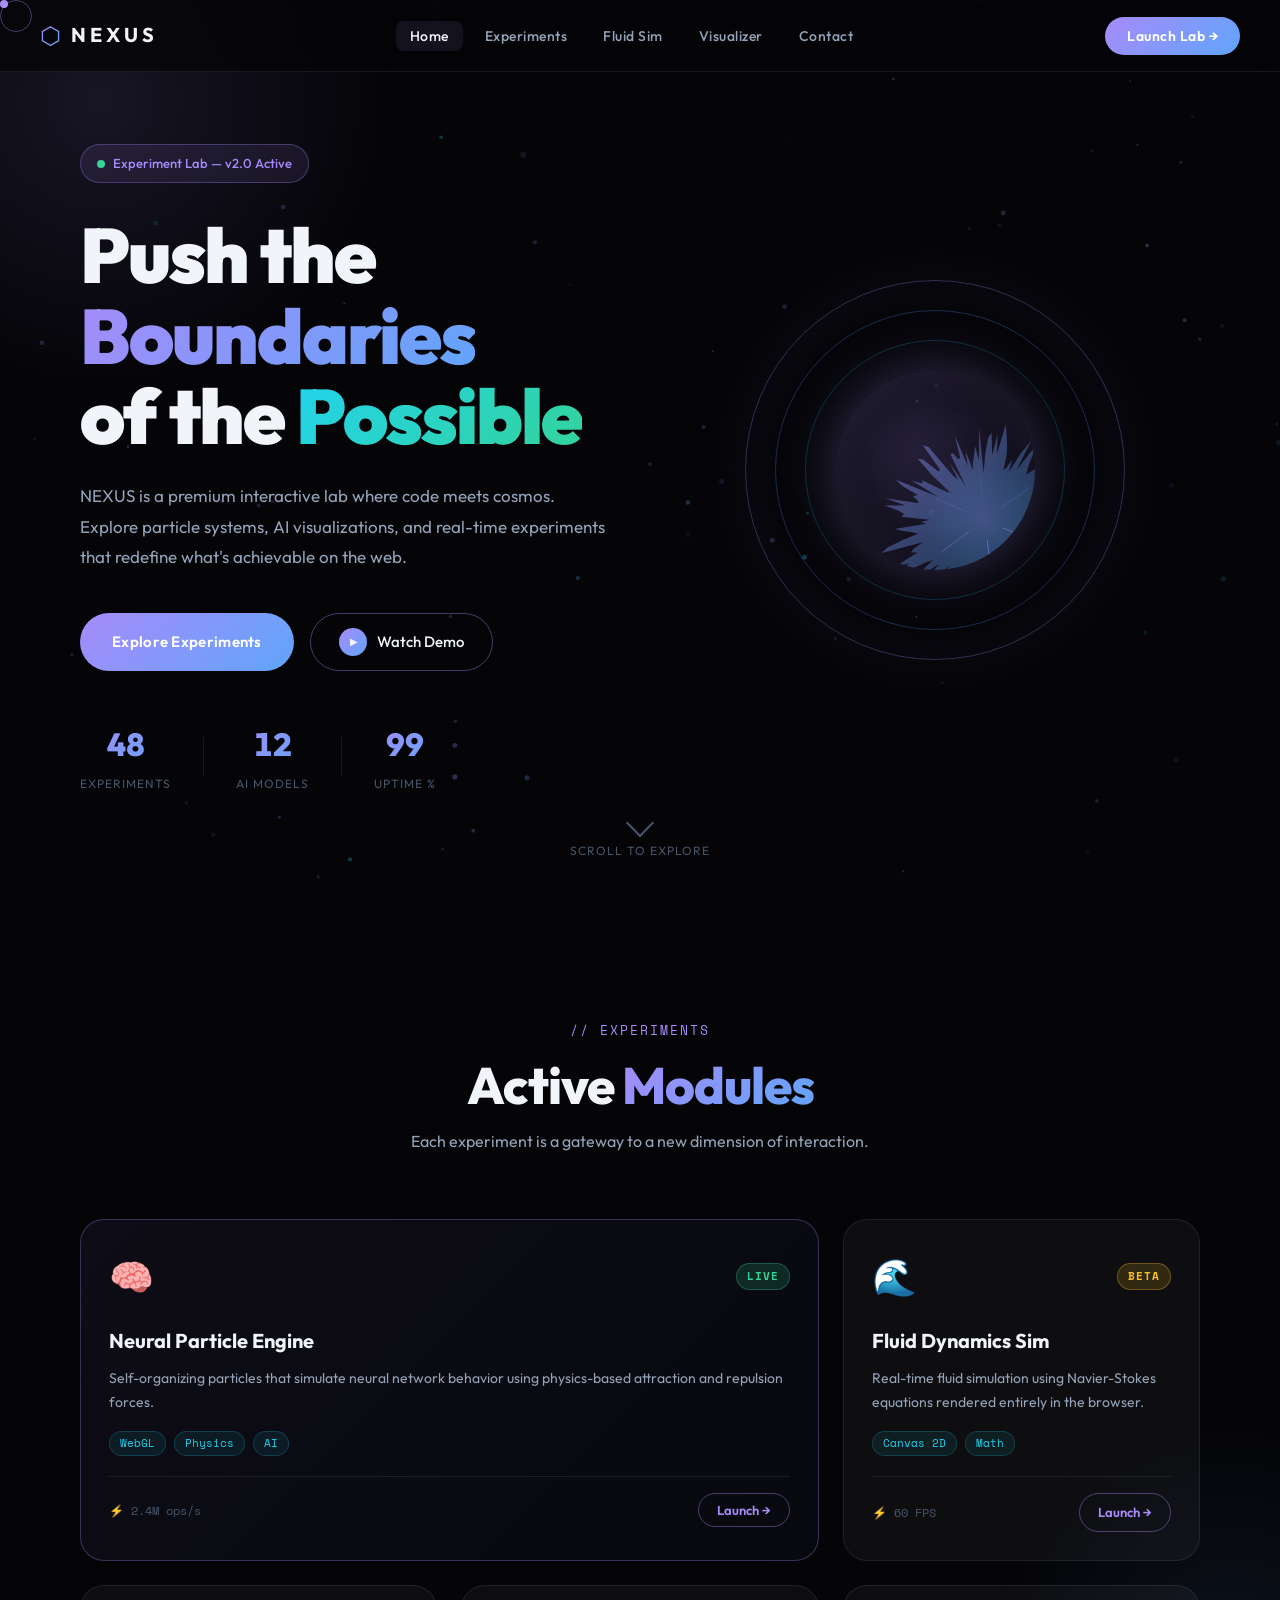
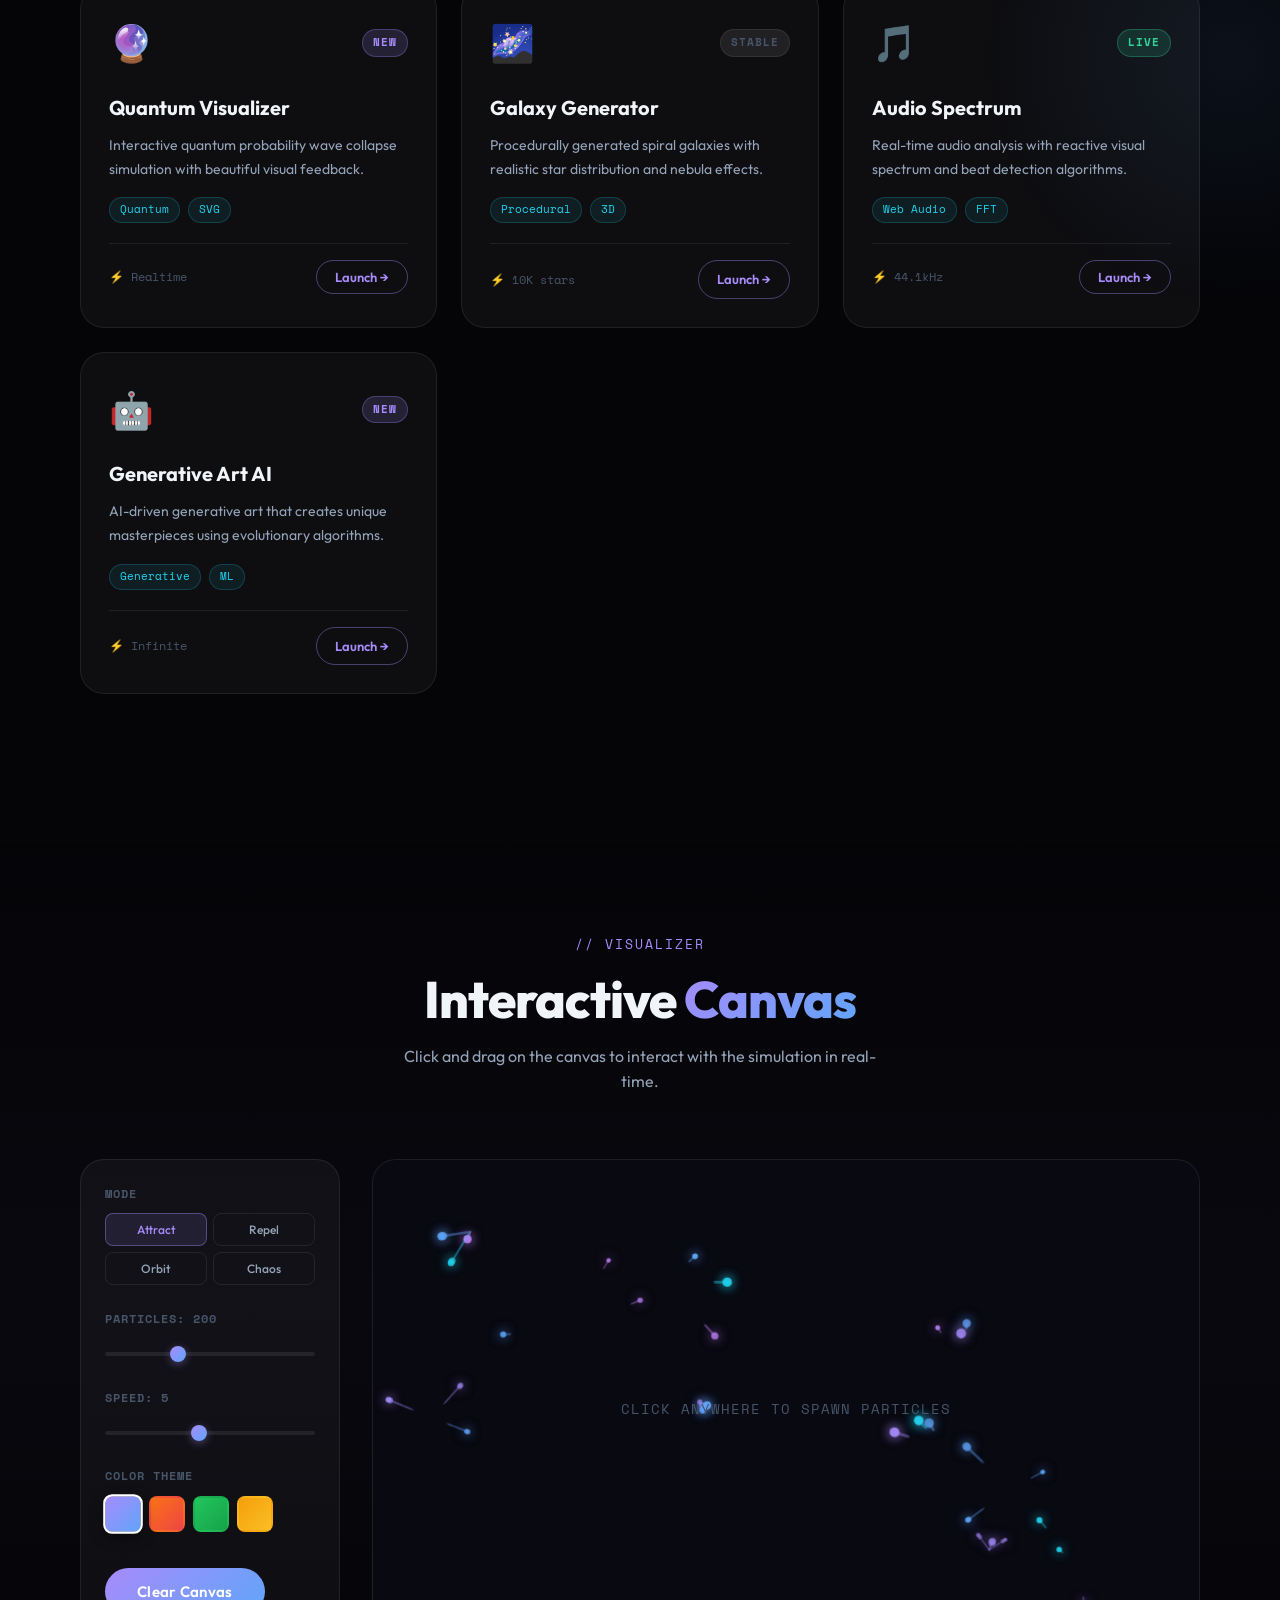
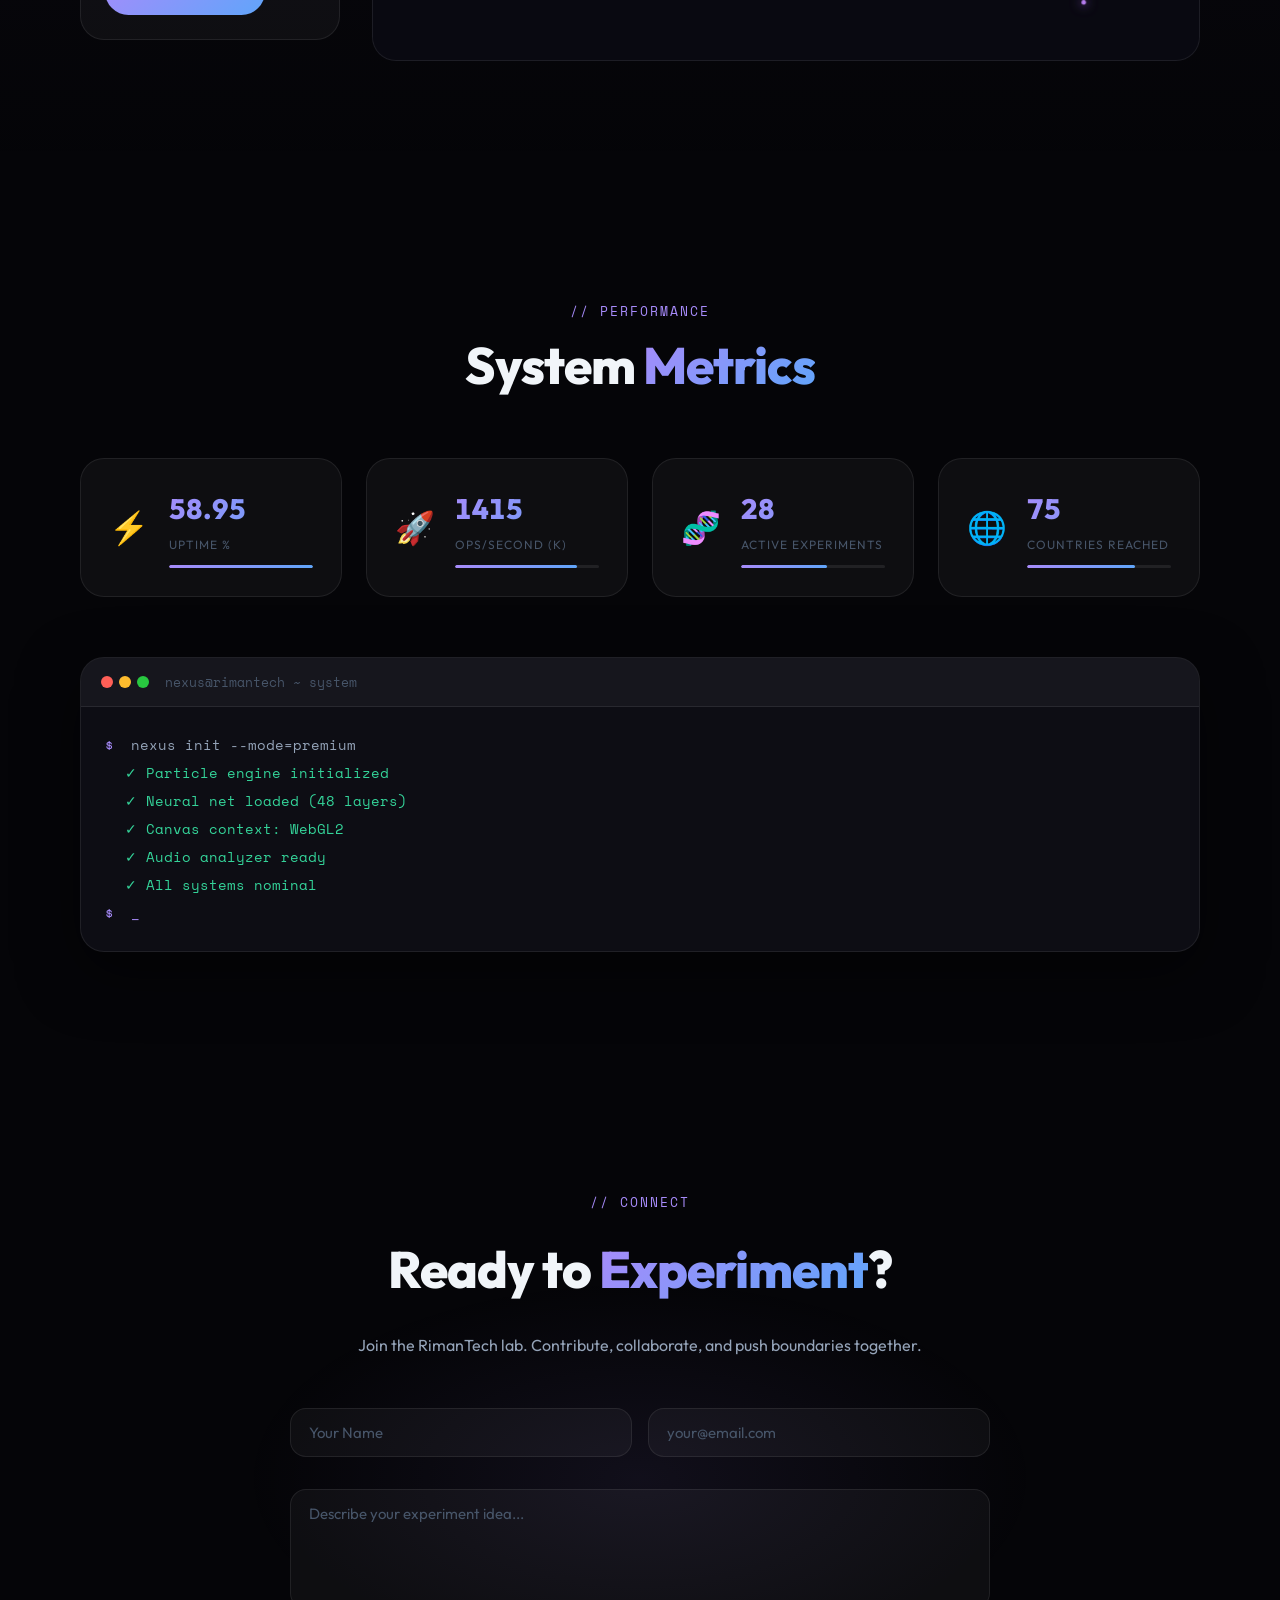
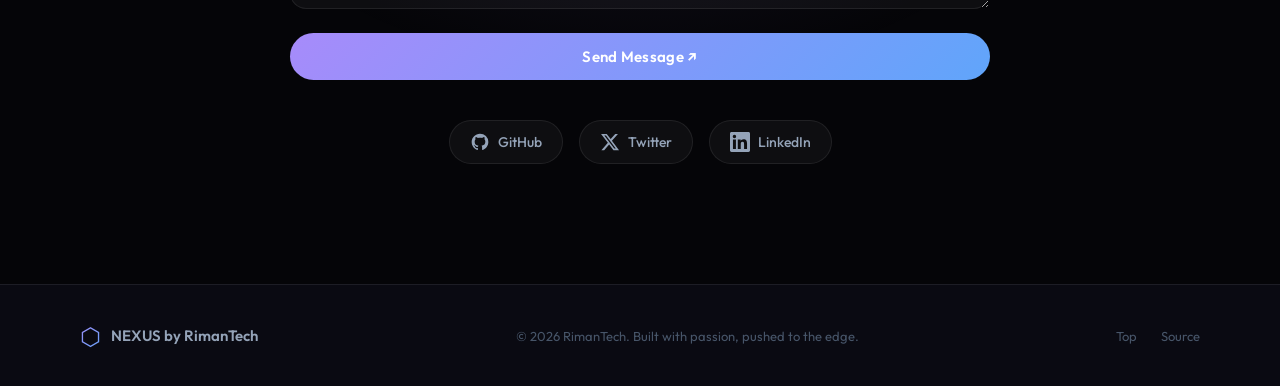
==== commit 2bef8f68: "🎨 feat: Generative Art Studio + complete cross-linking - genart.html — Full generative art studio wi" ====
--- a/index.html
+++ b/index.html
@@ -179,7 +179,7 @@
         </div>
         <div class="exp-footer">
           <span class="exp-stat">⚡ 10K stars</span>
-          <button class="exp-launch" data-exp="galaxy">Launch →</button>
+          <a href="galaxy.html" class="exp-launch" style="text-decoration:none;display:inline-block;">Launch →</a>
         </div>
       </div>
 
@@ -215,7 +215,7 @@
         </div>
         <div class="exp-footer">
           <span class="exp-stat">⚡ Infinite</span>
-          <button class="exp-launch" data-exp="genart">Launch →</button>
+          <a href="genart.html" class="exp-launch" style="text-decoration:none;display:inline-block;">Launch →</a>
         </div>
       </div>
     </div>
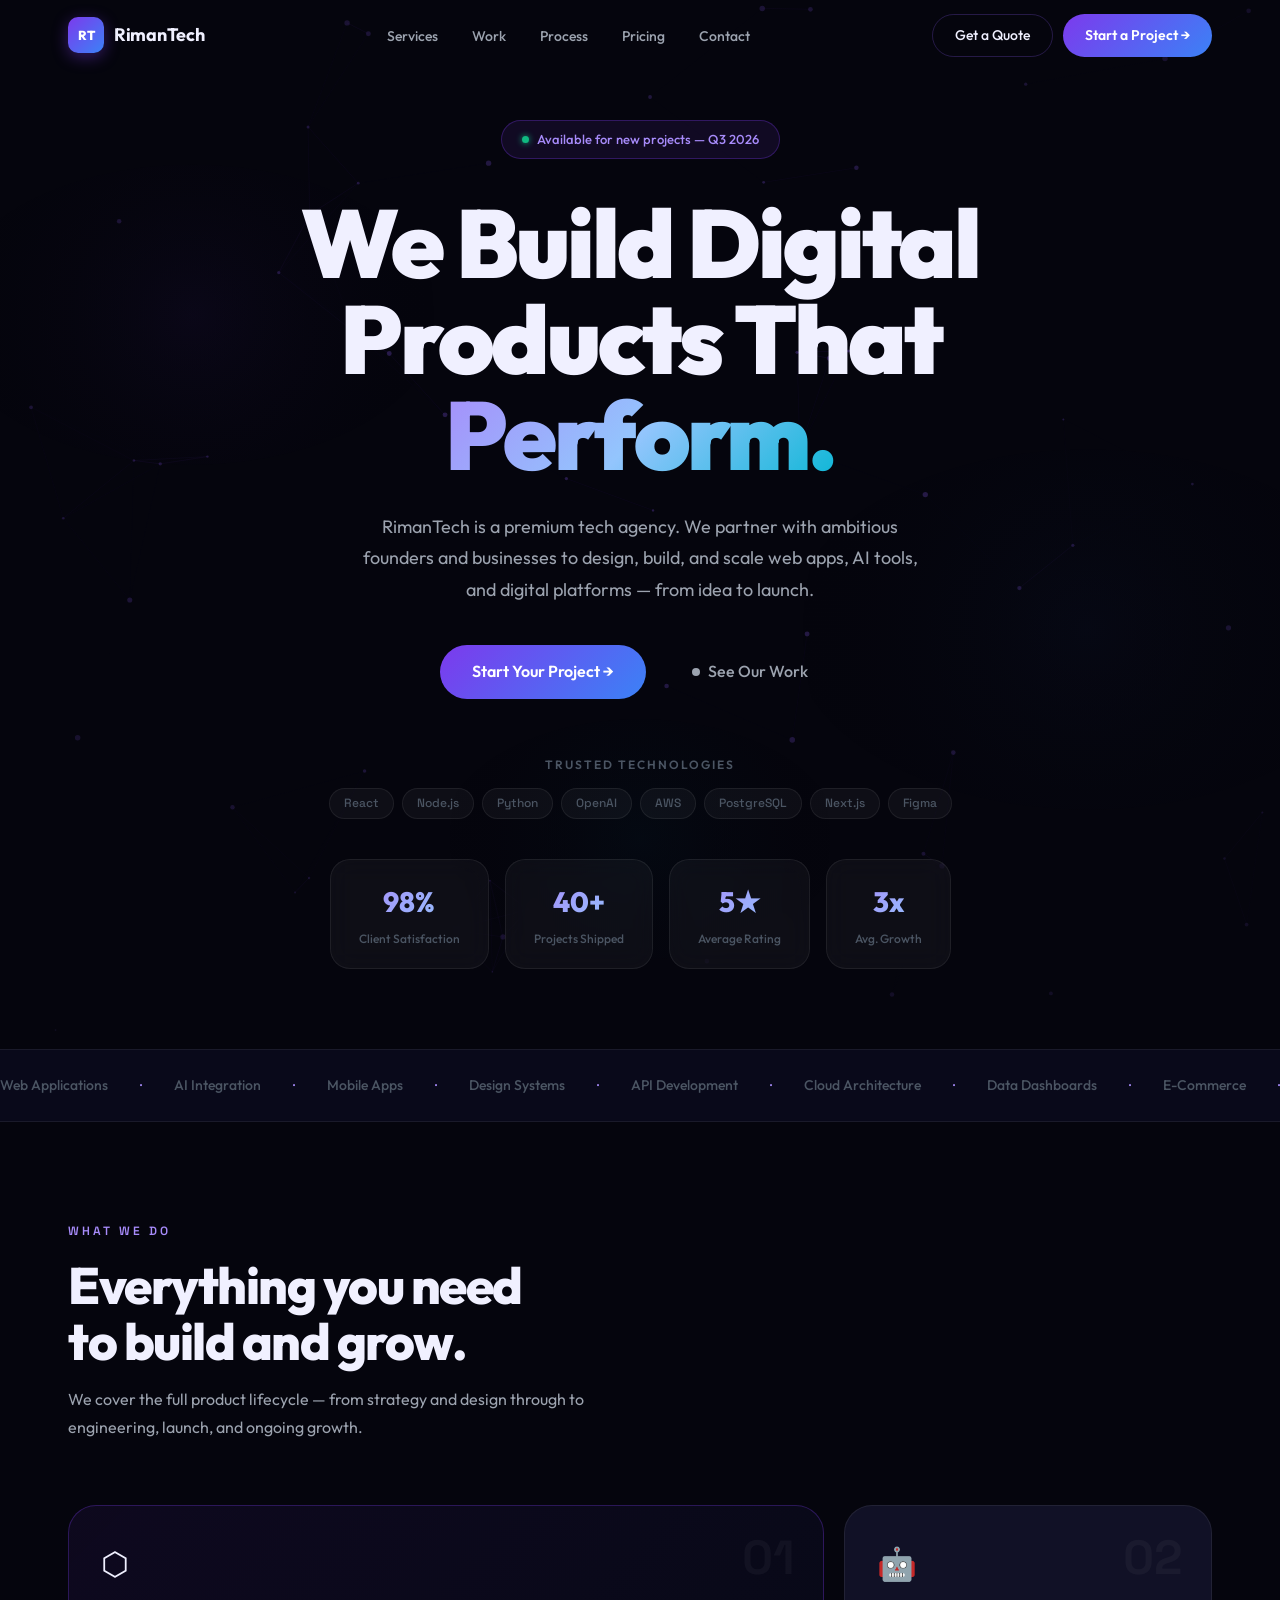
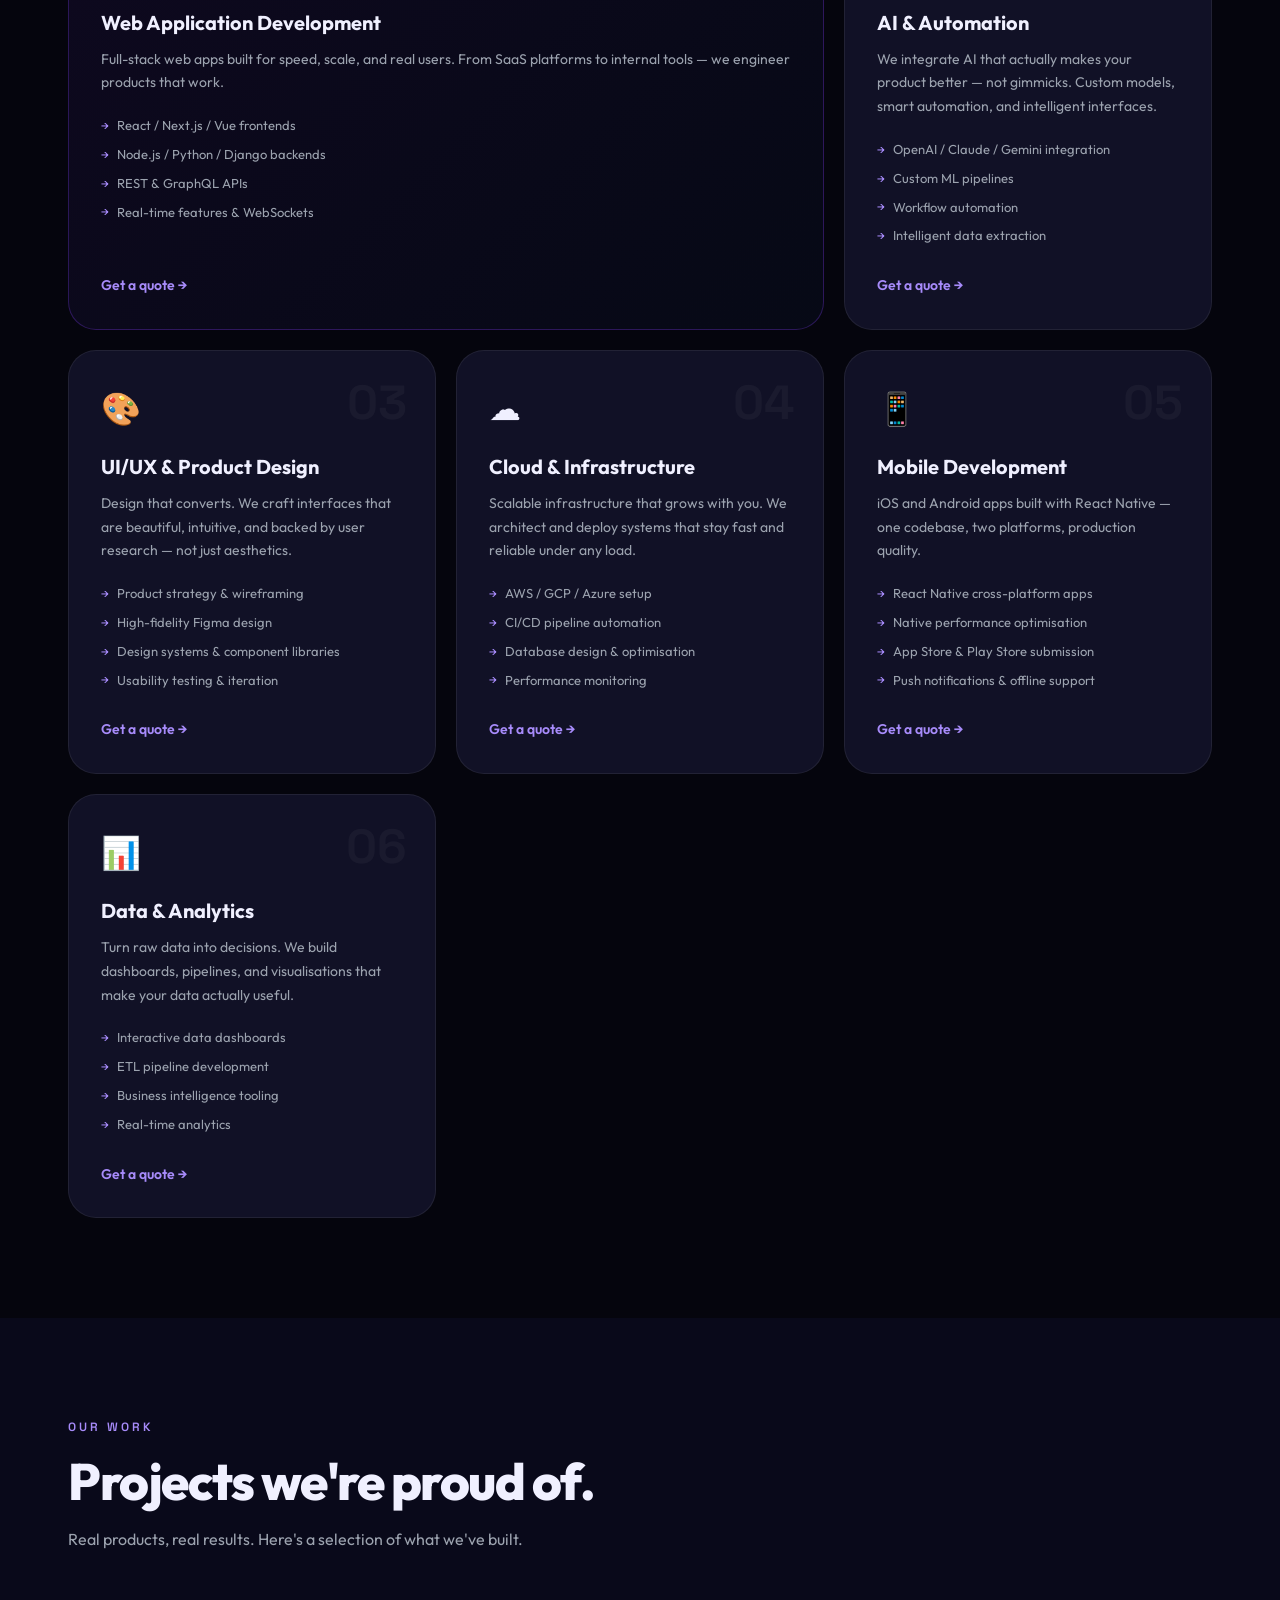
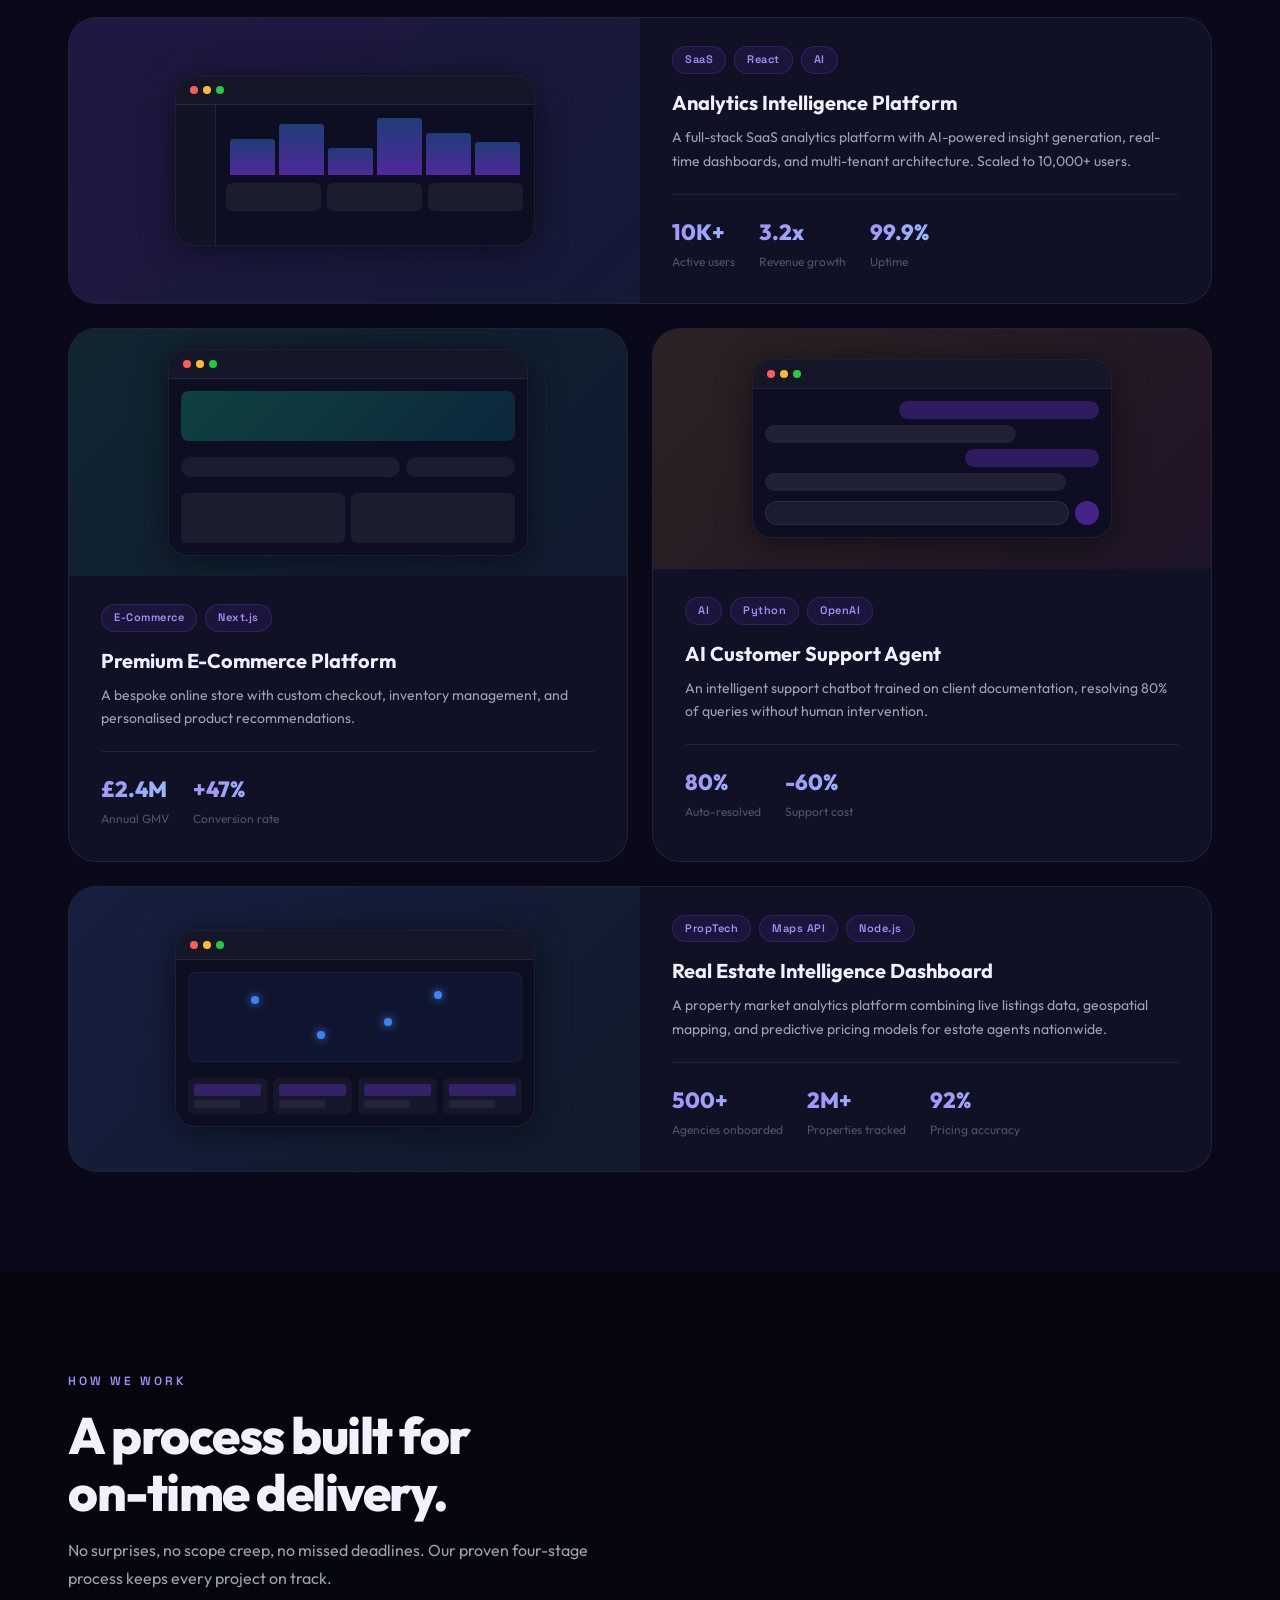
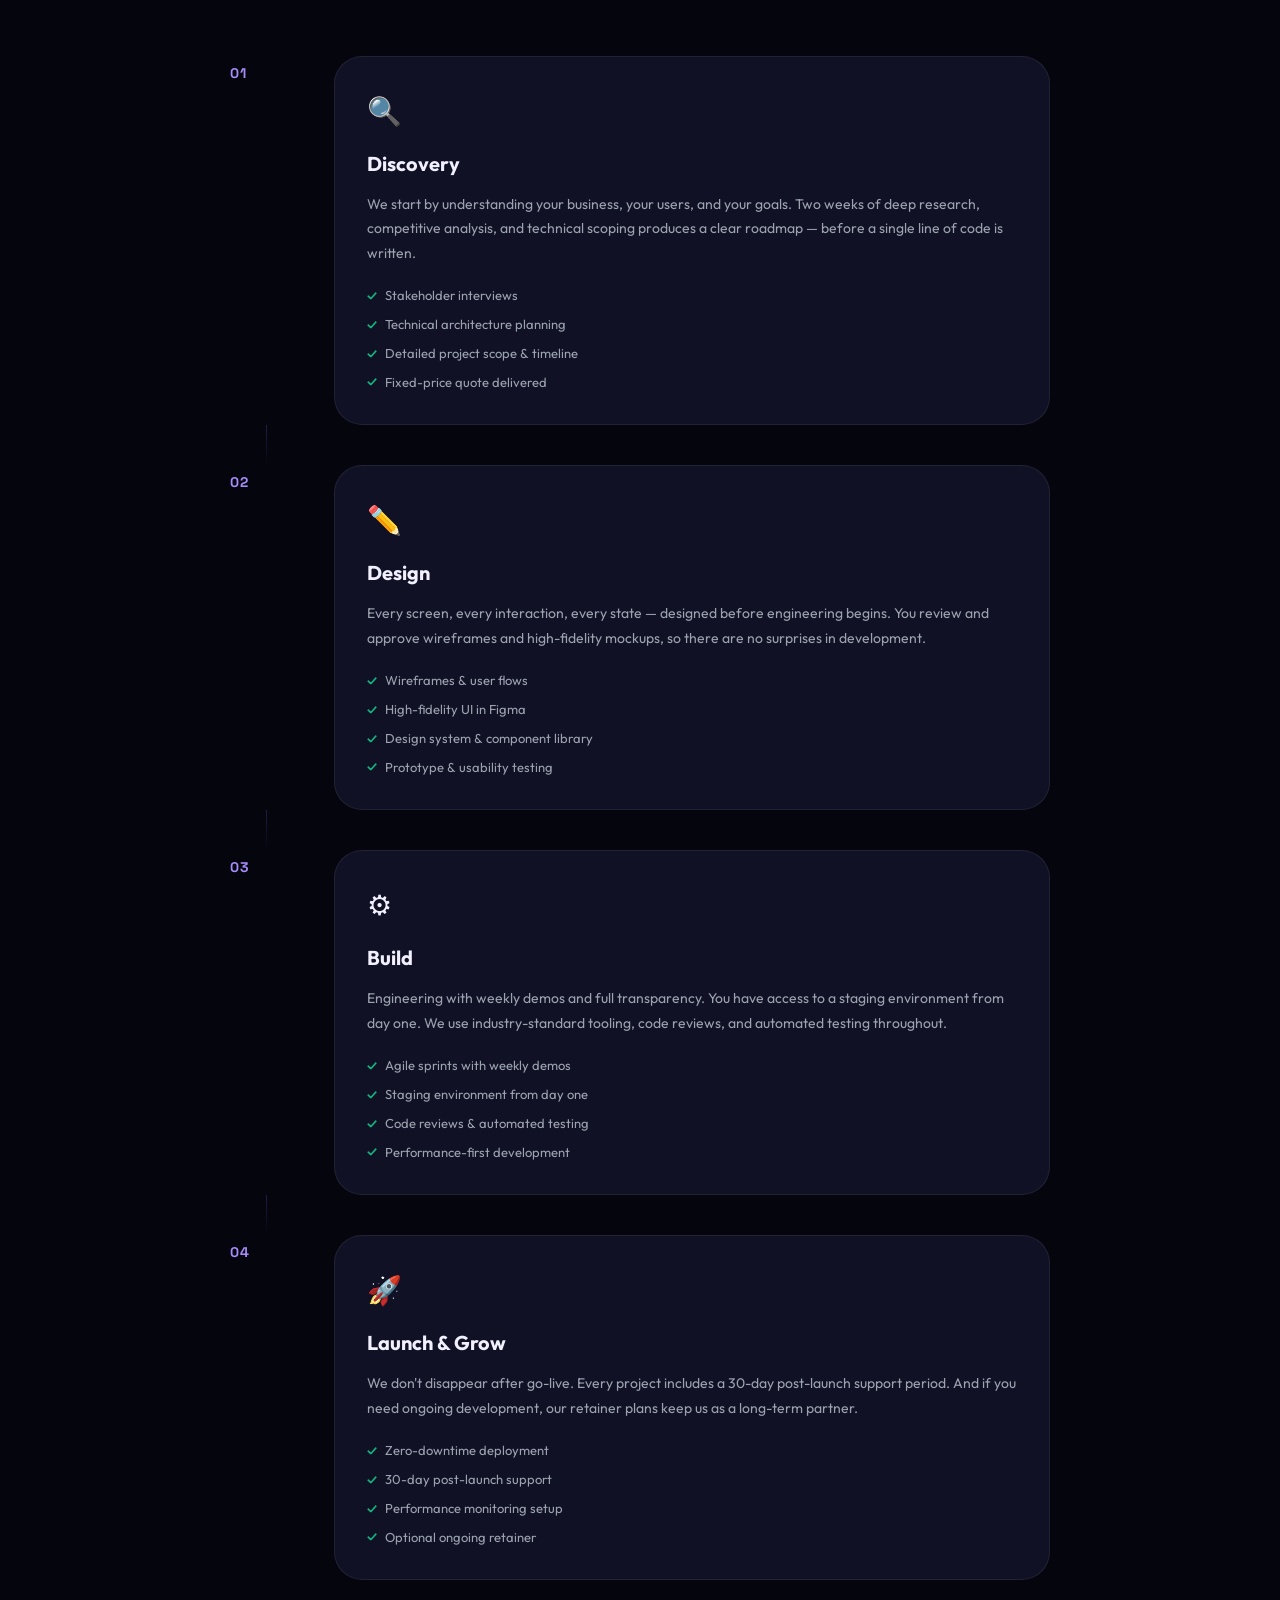
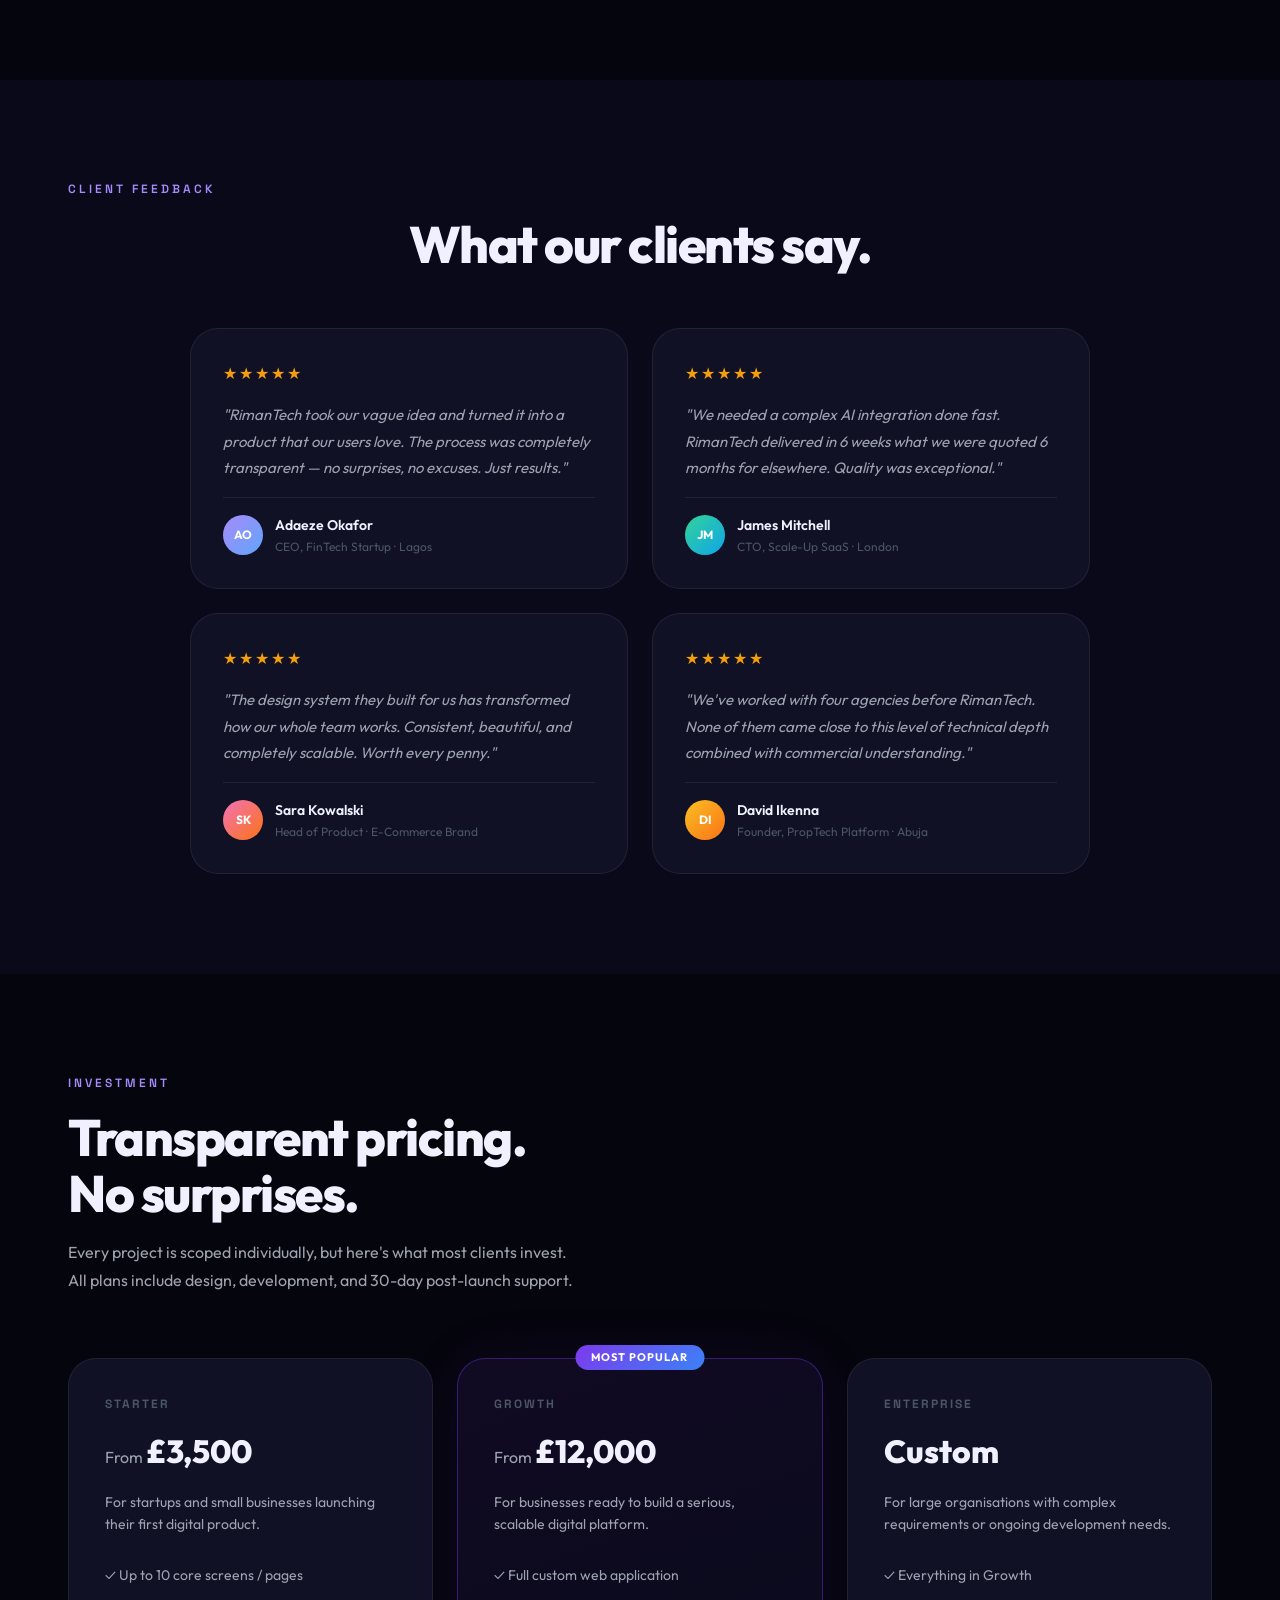
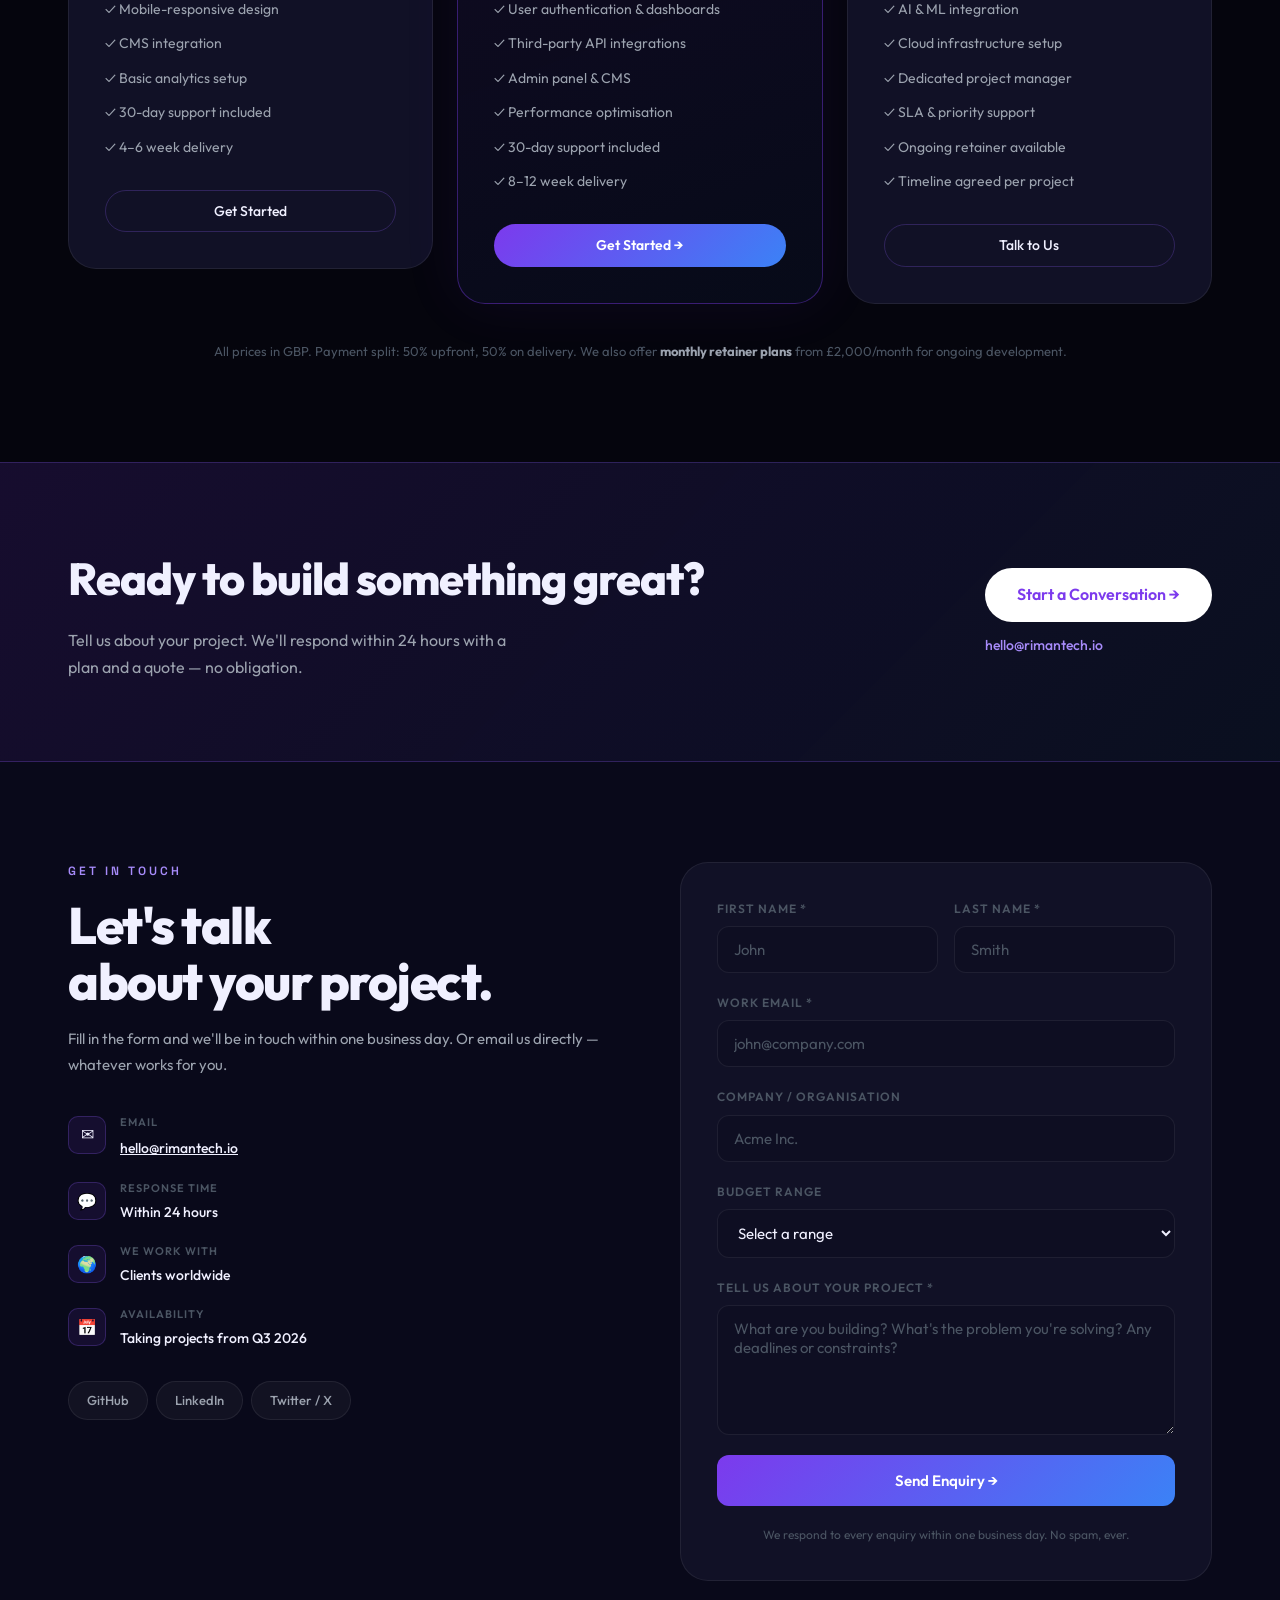
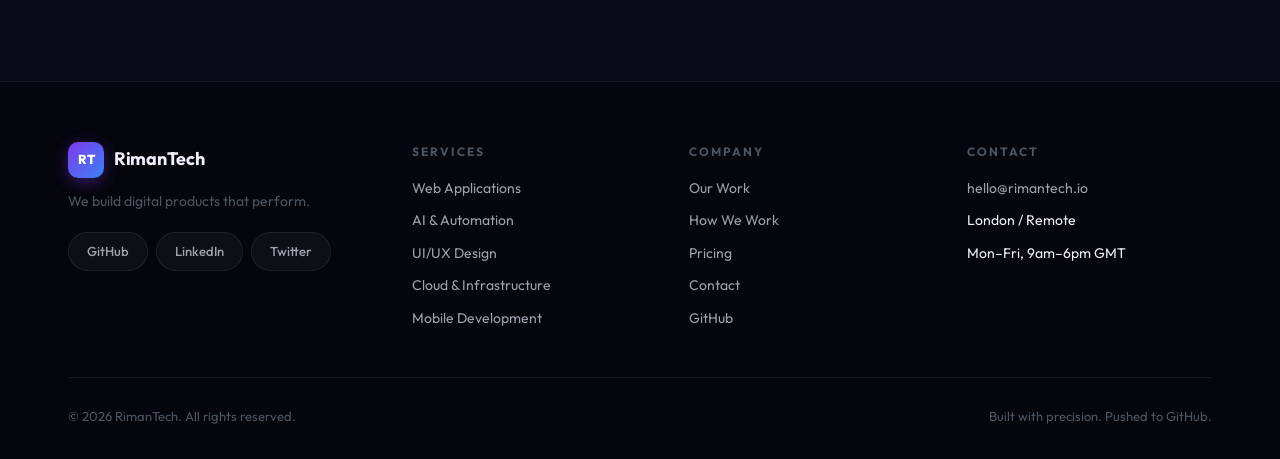
==== commit c4674161: "🏢 rebuild: RimanTech agency website — complete overhaul WHAT CHANGED - Scrapped the demo/toy concept" ====
--- a/index.html
+++ b/index.html
@@ -3,399 +3,778 @@
 <head>
   <meta charset="UTF-8" />
   <meta name="viewport" content="width=device-width, initial-scale=1.0" />
-  <title>NEXUS — Experiment Lab by RimanTech</title>
-  <meta name="description" content="NEXUS is a premium interactive experiment lab by RimanTech. Explore AI simulations, particle systems, and cutting-edge web experiments." />
-  <meta property="og:title" content="NEXUS — Experiment Lab" />
-  <meta property="og:description" content="Premium interactive experiment lab by RimanTech." />
+  <title>RimanTech — We Build Digital Products That Perform</title>
+  <meta name="description" content="RimanTech is a premium tech agency. We design and build web applications, AI-powered tools, and scalable digital products for ambitious businesses." />
+  <meta property="og:title" content="RimanTech — Premium Tech Agency" />
+  <meta property="og:description" content="We design and build web applications, AI tools, and digital products that grow your business." />
   <meta property="og:type" content="website" />
+  <meta property="og:url" content="https://basseyriman.github.io/Experiment" />
+  <meta name="twitter:card" content="summary_large_image" />
+  <meta name="twitter:title" content="RimanTech — Premium Tech Agency" />
   <link rel="preconnect" href="https://fonts.googleapis.com" />
   <link rel="preconnect" href="https://fonts.gstatic.com" crossorigin />
-  <link href="https://fonts.googleapis.com/css2?family=Outfit:wght@100;300;400;500;600;700;900&family=Space+Mono:wght@400;700&display=swap" rel="stylesheet" />
-  <link rel="stylesheet" href="styles.css" />
+  <link href="https://fonts.googleapis.com/css2?family=Outfit:wght@300;400;500;600;700;800;900&family=Space+Grotesk:wght@400;500;600;700&display=swap" rel="stylesheet" />
+  <link rel="stylesheet" href="style.css" />
 </head>
 <body>
-  <!-- Particle Canvas Background -->
-  <canvas id="particle-canvas"></canvas>
-
-  <!-- Navigation -->
+
+  <!-- ═══════════════════════════════════
+       NAVIGATION
+  ═══════════════════════════════════ -->
   <nav class="nav" id="nav">
-    <div class="nav-brand">
-      <span class="nav-logo">⬡</span>
-      <span class="nav-name">NEXUS</span>
-    </div>
-    <ul class="nav-links">
-      <li><a href="#hero" class="nav-link active" data-section="hero">Home</a></li>
-      <li><a href="experiments.html" class="nav-link">Experiments</a></li>
-      <li><a href="fluid-sim.html" class="nav-link">Fluid Sim</a></li>
-      <li><a href="#visualizer" class="nav-link" data-section="visualizer">Visualizer</a></li>
-      <li><a href="#contact" class="nav-link" data-section="contact">Contact</a></li>
-    </ul>
-    <button class="nav-cta" id="launchBtn">Launch Lab →</button>
-    <button class="nav-burger" id="navBurger" aria-label="Toggle menu">
-      <span></span><span></span><span></span>
-    </button>
+    <div class="nav-inner">
+      <a href="#" class="logo">
+        <div class="logo-mark">RT</div>
+        <span class="logo-name">RimanTech</span>
+      </a>
+
+      <ul class="nav-links" id="navLinks">
+        <li><a href="#services" class="nav-a">Services</a></li>
+        <li><a href="#work" class="nav-a">Work</a></li>
+        <li><a href="#process" class="nav-a">Process</a></li>
+        <li><a href="#pricing" class="nav-a">Pricing</a></li>
+        <li><a href="#contact" class="nav-a">Contact</a></li>
+      </ul>
+
+      <div class="nav-right">
+        <a href="#contact" class="btn-outline">Get a Quote</a>
+        <a href="#contact" class="btn-primary nav-cta">Start a Project →</a>
+        <button class="burger" id="burger" aria-label="Menu">
+          <span></span><span></span><span></span>
+        </button>
+      </div>
+    </div>
   </nav>
 
-  <!-- Mobile Nav Overlay -->
-  <div class="mobile-nav" id="mobileNav">
-    <ul>
-      <li><a href="#hero" class="mobile-link">Home</a></li>
-      <li><a href="#experiments" class="mobile-link">Experiments</a></li>
-      <li><a href="#visualizer" class="mobile-link">Visualizer</a></li>
-      <li><a href="#stats" class="mobile-link">Stats</a></li>
-      <li><a href="#contact" class="mobile-link">Contact</a></li>
-    </ul>
+  <!-- Mobile Nav -->
+  <div class="mobile-menu" id="mobileMenu">
+    <a href="#services" class="mob-link">Services</a>
+    <a href="#work" class="mob-link">Work</a>
+    <a href="#process" class="mob-link">Process</a>
+    <a href="#pricing" class="mob-link">Pricing</a>
+    <a href="#contact" class="mob-link">Contact</a>
+    <a href="#contact" class="btn-primary" style="margin-top:8px;">Start a Project →</a>
   </div>
 
-  <!-- Hero Section -->
+  <!-- ═══════════════════════════════════
+       HERO
+  ═══════════════════════════════════ -->
   <section class="hero" id="hero">
-    <div class="hero-content">
-      <div class="hero-badge">
-        <span class="badge-dot"></span>
-        <span>Experiment Lab — v2.0 Active</span>
-      </div>
-      <h1 class="hero-title">
-        Push the <span class="gradient-text">Boundaries</span><br/>
-        of the <span class="gradient-text-alt">Possible</span>
+    <canvas id="bg-canvas"></canvas>
+    <div class="hero-inner">
+      <div class="hero-pill">
+        <span class="pill-dot"></span>
+        Available for new projects — Q3 2026
+      </div>
+      <h1 class="hero-h1">
+        We Build Digital<br />
+        Products That<br />
+        <span class="h1-accent">Perform.</span>
       </h1>
-      <p class="hero-subtitle">
-        NEXUS is a premium interactive lab where code meets cosmos. 
-        Explore particle systems, AI visualizations, and real-time experiments 
-        that redefine what's achievable on the web.
+      <p class="hero-p">
+        RimanTech is a premium tech agency. We partner with ambitious 
+        founders and businesses to design, build, and scale web apps, 
+        AI tools, and digital platforms — from idea to launch.
       </p>
       <div class="hero-actions">
-        <button class="btn-primary" id="exploreBtn">Explore Experiments</button>
-        <button class="btn-ghost" id="watchDemoBtn">
-          <span class="play-icon">▶</span> Watch Demo
-        </button>
-      </div>
-      <div class="hero-metrics">
-        <div class="metric">
-          <span class="metric-value" data-target="48">0</span>
-          <span class="metric-label">Experiments</span>
-        </div>
-        <div class="metric-divider"></div>
-        <div class="metric">
-          <span class="metric-value" data-target="12">0</span>
-          <span class="metric-label">AI Models</span>
-        </div>
-        <div class="metric-divider"></div>
-        <div class="metric">
-          <span class="metric-value" data-target="99">0</span>
-          <span class="metric-label">Uptime %</span>
-        </div>
-      </div>
-    </div>
-    <div class="hero-visual">
-      <div class="orb-container">
-        <div class="orb orb-1"></div>
-        <div class="orb orb-2"></div>
-        <div class="orb orb-3"></div>
-        <div class="orb-core">
-          <canvas id="orb-canvas" width="300" height="300"></canvas>
-        </div>
-      </div>
-    </div>
-    <div class="scroll-indicator">
-      <div class="scroll-arrow"></div>
-      <span>Scroll to explore</span>
+        <a href="#contact" class="btn-primary btn-lg">Start Your Project →</a>
+        <a href="#work" class="btn-ghost btn-lg">
+          <span class="play-dot"></span> See Our Work
+        </a>
+      </div>
+      <div class="trust-bar">
+        <span class="trust-label">Trusted technologies</span>
+        <div class="trust-logos">
+          <span class="tech-tag">React</span>
+          <span class="tech-tag">Node.js</span>
+          <span class="tech-tag">Python</span>
+          <span class="tech-tag">OpenAI</span>
+          <span class="tech-tag">AWS</span>
+          <span class="tech-tag">PostgreSQL</span>
+          <span class="tech-tag">Next.js</span>
+          <span class="tech-tag">Figma</span>
+        </div>
+      </div>
+    </div>
+
+    <!-- Floating stat cards -->
+    <div class="hero-stats">
+      <div class="stat-float" style="--delay:0s">
+        <div class="sf-value">98%</div>
+        <div class="sf-label">Client Satisfaction</div>
+      </div>
+      <div class="stat-float" style="--delay:0.1s">
+        <div class="sf-value">40+</div>
+        <div class="sf-label">Projects Shipped</div>
+      </div>
+      <div class="stat-float" style="--delay:0.2s">
+        <div class="sf-value">5★</div>
+        <div class="sf-label">Average Rating</div>
+      </div>
+      <div class="stat-float" style="--delay:0.3s">
+        <div class="sf-value">3x</div>
+        <div class="sf-label">Avg. Growth</div>
+      </div>
     </div>
   </section>
 
-  <!-- Experiments Section -->
-  <section class="experiments" id="experiments">
-    <div class="section-header">
-      <span class="section-tag">// EXPERIMENTS</span>
-      <h2 class="section-title">Active <span class="gradient-text">Modules</span></h2>
-      <p class="section-desc">Each experiment is a gateway to a new dimension of interaction.</p>
-    </div>
-    <div class="experiments-grid">
-      <div class="exp-card featured" data-id="1">
-        <div class="exp-card-glow"></div>
-        <div class="exp-card-header">
-          <span class="exp-icon">🧠</span>
-          <span class="exp-badge live">LIVE</span>
-        </div>
-        <h3 class="exp-title">Neural Particle Engine</h3>
-        <p class="exp-desc">Self-organizing particles that simulate neural network behavior using physics-based attraction and repulsion forces.</p>
-        <div class="exp-tags">
-          <span class="tag">WebGL</span>
-          <span class="tag">Physics</span>
-          <span class="tag">AI</span>
-        </div>
-        <div class="exp-footer">
-          <span class="exp-stat">⚡ 2.4M ops/s</span>
-          <button class="exp-launch" data-exp="neural">Launch →</button>
-        </div>
-      </div>
-
-      <div class="exp-card" data-id="2">
-        <div class="exp-card-glow"></div>
-        <div class="exp-card-header">
-          <span class="exp-icon">🌊</span>
-          <span class="exp-badge beta">BETA</span>
-        </div>
-        <h3 class="exp-title">Fluid Dynamics Sim</h3>
-        <p class="exp-desc">Real-time fluid simulation using Navier-Stokes equations rendered entirely in the browser.</p>
-        <div class="exp-tags">
-          <span class="tag">Canvas 2D</span>
-          <span class="tag">Math</span>
-        </div>
-        <div class="exp-footer">
-          <span class="exp-stat">⚡ 60 FPS</span>
-          <a href="fluid-sim.html" class="exp-launch" style="text-decoration:none;display:inline-block;">Launch →</a>
-        </div>
-      </div>
-
-      <div class="exp-card" data-id="3">
-        <div class="exp-card-glow"></div>
-        <div class="exp-card-header">
-          <span class="exp-icon">🔮</span>
-          <span class="exp-badge new">NEW</span>
-        </div>
-        <h3 class="exp-title">Quantum Visualizer</h3>
-        <p class="exp-desc">Interactive quantum probability wave collapse simulation with beautiful visual feedback.</p>
-        <div class="exp-tags">
-          <span class="tag">Quantum</span>
-          <span class="tag">SVG</span>
-        </div>
-        <div class="exp-footer">
-          <span class="exp-stat">⚡ Realtime</span>
-          <button class="exp-launch" data-exp="quantum">Launch →</button>
-        </div>
-      </div>
-
-      <div class="exp-card" data-id="4">
-        <div class="exp-card-glow"></div>
-        <div class="exp-card-header">
-          <span class="exp-icon">🌌</span>
-          <span class="exp-badge">STABLE</span>
-        </div>
-        <h3 class="exp-title">Galaxy Generator</h3>
-        <p class="exp-desc">Procedurally generated spiral galaxies with realistic star distribution and nebula effects.</p>
-        <div class="exp-tags">
-          <span class="tag">Procedural</span>
-          <span class="tag">3D</span>
-        </div>
-        <div class="exp-footer">
-          <span class="exp-stat">⚡ 10K stars</span>
-          <a href="galaxy.html" class="exp-launch" style="text-decoration:none;display:inline-block;">Launch →</a>
-        </div>
-      </div>
-
-      <div class="exp-card" data-id="5">
-        <div class="exp-card-glow"></div>
-        <div class="exp-card-header">
-          <span class="exp-icon">🎵</span>
-          <span class="exp-badge live">LIVE</span>
-        </div>
-        <h3 class="exp-title">Audio Spectrum</h3>
-        <p class="exp-desc">Real-time audio analysis with reactive visual spectrum and beat detection algorithms.</p>
-        <div class="exp-tags">
-          <span class="tag">Web Audio</span>
-          <span class="tag">FFT</span>
-        </div>
-        <div class="exp-footer">
-          <span class="exp-stat">⚡ 44.1kHz</span>
-          <button class="exp-launch" data-exp="audio">Launch →</button>
-        </div>
-      </div>
-
-      <div class="exp-card" data-id="6">
-        <div class="exp-card-glow"></div>
-        <div class="exp-card-header">
-          <span class="exp-icon">🤖</span>
-          <span class="exp-badge new">NEW</span>
-        </div>
-        <h3 class="exp-title">Generative Art AI</h3>
-        <p class="exp-desc">AI-driven generative art that creates unique masterpieces using evolutionary algorithms.</p>
-        <div class="exp-tags">
-          <span class="tag">Generative</span>
-          <span class="tag">ML</span>
-        </div>
-        <div class="exp-footer">
-          <span class="exp-stat">⚡ Infinite</span>
-          <a href="genart.html" class="exp-launch" style="text-decoration:none;display:inline-block;">Launch →</a>
-        </div>
+  <!-- ═══════════════════════════════════
+       MARQUEE
+  ═══════════════════════════════════ -->
+  <div class="marquee-section">
+    <div class="marquee-track">
+      <div class="marquee-inner" id="marqueeInner">
+        <span>Web Applications</span><span class="dot">·</span>
+        <span>AI Integration</span><span class="dot">·</span>
+        <span>Mobile Apps</span><span class="dot">·</span>
+        <span>Design Systems</span><span class="dot">·</span>
+        <span>API Development</span><span class="dot">·</span>
+        <span>Cloud Architecture</span><span class="dot">·</span>
+        <span>Data Dashboards</span><span class="dot">·</span>
+        <span>E-Commerce</span><span class="dot">·</span>
+        <span>SaaS Products</span><span class="dot">·</span>
+        <span>Brand Identity</span><span class="dot">·</span>
+        <span>Web Applications</span><span class="dot">·</span>
+        <span>AI Integration</span><span class="dot">·</span>
+        <span>Mobile Apps</span><span class="dot">·</span>
+        <span>Design Systems</span><span class="dot">·</span>
+        <span>API Development</span><span class="dot">·</span>
+        <span>Cloud Architecture</span><span class="dot">·</span>
+        <span>Data Dashboards</span><span class="dot">·</span>
+        <span>E-Commerce</span><span class="dot">·</span>
+        <span>SaaS Products</span><span class="dot">·</span>
+        <span>Brand Identity</span><span class="dot">·</span>
+      </div>
+    </div>
+  </div>
+
+  <!-- ═══════════════════════════════════
+       SERVICES
+  ═══════════════════════════════════ -->
+  <section class="section services-section" id="services">
+    <div class="container">
+      <div class="section-label">What We Do</div>
+      <div class="section-top">
+        <h2 class="section-h2">Everything you need<br />to build and grow.</h2>
+        <p class="section-p">We cover the full product lifecycle — from strategy and design through to engineering, launch, and ongoing growth.</p>
+      </div>
+
+      <div class="services-grid">
+
+        <div class="service-card featured-card" data-reveal>
+          <div class="sc-icon">⬡</div>
+          <div class="sc-num">01</div>
+          <h3 class="sc-title">Web Application Development</h3>
+          <p class="sc-desc">Full-stack web apps built for speed, scale, and real users. From SaaS platforms to internal tools — we engineer products that work.</p>
+          <ul class="sc-list">
+            <li>React / Next.js / Vue frontends</li>
+            <li>Node.js / Python / Django backends</li>
+            <li>REST & GraphQL APIs</li>
+            <li>Real-time features & WebSockets</li>
+          </ul>
+          <a href="#contact" class="sc-link">Get a quote →</a>
+        </div>
+
+        <div class="service-card" data-reveal>
+          <div class="sc-icon">🤖</div>
+          <div class="sc-num">02</div>
+          <h3 class="sc-title">AI & Automation</h3>
+          <p class="sc-desc">We integrate AI that actually makes your product better — not gimmicks. Custom models, smart automation, and intelligent interfaces.</p>
+          <ul class="sc-list">
+            <li>OpenAI / Claude / Gemini integration</li>
+            <li>Custom ML pipelines</li>
+            <li>Workflow automation</li>
+            <li>Intelligent data extraction</li>
+          </ul>
+          <a href="#contact" class="sc-link">Get a quote →</a>
+        </div>
+
+        <div class="service-card" data-reveal>
+          <div class="sc-icon">🎨</div>
+          <div class="sc-num">03</div>
+          <h3 class="sc-title">UI/UX & Product Design</h3>
+          <p class="sc-desc">Design that converts. We craft interfaces that are beautiful, intuitive, and backed by user research — not just aesthetics.</p>
+          <ul class="sc-list">
+            <li>Product strategy & wireframing</li>
+            <li>High-fidelity Figma design</li>
+            <li>Design systems & component libraries</li>
+            <li>Usability testing & iteration</li>
+          </ul>
+          <a href="#contact" class="sc-link">Get a quote →</a>
+        </div>
+
+        <div class="service-card" data-reveal>
+          <div class="sc-icon">☁</div>
+          <div class="sc-num">04</div>
+          <h3 class="sc-title">Cloud & Infrastructure</h3>
+          <p class="sc-desc">Scalable infrastructure that grows with you. We architect and deploy systems that stay fast and reliable under any load.</p>
+          <ul class="sc-list">
+            <li>AWS / GCP / Azure setup</li>
+            <li>CI/CD pipeline automation</li>
+            <li>Database design & optimisation</li>
+            <li>Performance monitoring</li>
+          </ul>
+          <a href="#contact" class="sc-link">Get a quote →</a>
+        </div>
+
+        <div class="service-card" data-reveal>
+          <div class="sc-icon">📱</div>
+          <div class="sc-num">05</div>
+          <h3 class="sc-title">Mobile Development</h3>
+          <p class="sc-desc">iOS and Android apps built with React Native — one codebase, two platforms, production quality.</p>
+          <ul class="sc-list">
+            <li>React Native cross-platform apps</li>
+            <li>Native performance optimisation</li>
+            <li>App Store & Play Store submission</li>
+            <li>Push notifications & offline support</li>
+          </ul>
+          <a href="#contact" class="sc-link">Get a quote →</a>
+        </div>
+
+        <div class="service-card" data-reveal>
+          <div class="sc-icon">📊</div>
+          <div class="sc-num">06</div>
+          <h3 class="sc-title">Data & Analytics</h3>
+          <p class="sc-desc">Turn raw data into decisions. We build dashboards, pipelines, and visualisations that make your data actually useful.</p>
+          <ul class="sc-list">
+            <li>Interactive data dashboards</li>
+            <li>ETL pipeline development</li>
+            <li>Business intelligence tooling</li>
+            <li>Real-time analytics</li>
+          </ul>
+          <a href="#contact" class="sc-link">Get a quote →</a>
+        </div>
+
       </div>
     </div>
   </section>
 
-  <!-- Interactive Visualizer Section -->
-  <section class="visualizer-section" id="visualizer">
-    <div class="section-header">
-      <span class="section-tag">// VISUALIZER</span>
-      <h2 class="section-title">Interactive <span class="gradient-text">Canvas</span></h2>
-      <p class="section-desc">Click and drag on the canvas to interact with the simulation in real-time.</p>
-    </div>
-    <div class="visualizer-wrapper">
-      <div class="visualizer-controls">
-        <div class="control-group">
-          <label class="control-label">Mode</label>
-          <div class="control-btns">
-            <button class="ctrl-btn active" data-mode="attract">Attract</button>
-            <button class="ctrl-btn" data-mode="repel">Repel</button>
-            <button class="ctrl-btn" data-mode="orbit">Orbit</button>
-            <button class="ctrl-btn" data-mode="chaos">Chaos</button>
-          </div>
-        </div>
-        <div class="control-group">
-          <label class="control-label">Particles: <span id="particleCount">200</span></label>
-          <input type="range" id="particleSlider" min="50" max="500" value="200" class="slider" />
-        </div>
-        <div class="control-group">
-          <label class="control-label">Speed: <span id="speedVal">5</span></label>
-          <input type="range" id="speedSlider" min="1" max="10" value="5" class="slider" />
-        </div>
-        <div class="control-group">
-          <label class="control-label">Color Theme</label>
-          <div class="color-swatches">
-            <div class="swatch active" data-color="cosmic" style="background: linear-gradient(135deg, #a78bfa, #60a5fa)"></div>
-            <div class="swatch" data-color="fire" style="background: linear-gradient(135deg, #f97316, #ef4444)"></div>
-            <div class="swatch" data-color="matrix" style="background: linear-gradient(135deg, #22c55e, #16a34a)"></div>
-            <div class="swatch" data-color="gold" style="background: linear-gradient(135deg, #f59e0b, #fbbf24)"></div>
-          </div>
-        </div>
-        <button class="btn-primary" id="clearBtn" style="margin-top:12px;">Clear Canvas</button>
-      </div>
-      <div class="canvas-container">
-        <canvas id="visualizer-canvas"></canvas>
-        <div class="canvas-overlay" id="canvasOverlay">
-          <p>Click anywhere to spawn particles</p>
-        </div>
+  <!-- ═══════════════════════════════════
+       WORK / CASE STUDIES
+  ═══════════════════════════════════ -->
+  <section class="section work-section" id="work">
+    <div class="container">
+      <div class="section-label">Our Work</div>
+      <div class="section-top">
+        <h2 class="section-h2">Projects we're proud of.</h2>
+        <p class="section-p">Real products, real results. Here's a selection of what we've built.</p>
+      </div>
+
+      <div class="work-grid">
+
+        <div class="work-card work-card-large" data-reveal>
+          <div class="wc-visual wc-v1">
+            <div class="wc-mock">
+              <div class="mock-bar"><span></span><span></span><span></span></div>
+              <div class="mock-body">
+                <div class="mock-sidebar"></div>
+                <div class="mock-content">
+                  <div class="mock-chart">
+                    <div class="chart-bar" style="height:60%"></div>
+                    <div class="chart-bar" style="height:85%"></div>
+                    <div class="chart-bar" style="height:45%"></div>
+                    <div class="chart-bar" style="height:95%"></div>
+                    <div class="chart-bar" style="height:70%"></div>
+                    <div class="chart-bar" style="height:55%"></div>
+                  </div>
+                  <div class="mock-cards">
+                    <div class="mock-card"></div>
+                    <div class="mock-card"></div>
+                    <div class="mock-card"></div>
+                  </div>
+                </div>
+              </div>
+            </div>
+          </div>
+          <div class="wc-info">
+            <div class="wc-tags">
+              <span class="tag">SaaS</span>
+              <span class="tag">React</span>
+              <span class="tag">AI</span>
+            </div>
+            <h3 class="wc-title">Analytics Intelligence Platform</h3>
+            <p class="wc-desc">A full-stack SaaS analytics platform with AI-powered insight generation, real-time dashboards, and multi-tenant architecture. Scaled to 10,000+ users.</p>
+            <div class="wc-results">
+              <div class="wr-item"><strong>10K+</strong><span>Active users</span></div>
+              <div class="wr-item"><strong>3.2x</strong><span>Revenue growth</span></div>
+              <div class="wr-item"><strong>99.9%</strong><span>Uptime</span></div>
+            </div>
+          </div>
+        </div>
+
+        <div class="work-card" data-reveal>
+          <div class="wc-visual wc-v2">
+            <div class="wc-mock">
+              <div class="mock-bar"><span></span><span></span><span></span></div>
+              <div class="mock-body">
+                <div class="mock-content" style="padding:12px">
+                  <div class="mock-hero-block"></div>
+                  <div class="mock-row"><div class="mock-pill"></div><div class="mock-pill short"></div></div>
+                  <div class="mock-cards" style="margin-top:8px">
+                    <div class="mock-card tall"></div>
+                    <div class="mock-card tall"></div>
+                  </div>
+                </div>
+              </div>
+            </div>
+          </div>
+          <div class="wc-info">
+            <div class="wc-tags"><span class="tag">E-Commerce</span><span class="tag">Next.js</span></div>
+            <h3 class="wc-title">Premium E-Commerce Platform</h3>
+            <p class="wc-desc">A bespoke online store with custom checkout, inventory management, and personalised product recommendations.</p>
+            <div class="wc-results">
+              <div class="wr-item"><strong>£2.4M</strong><span>Annual GMV</span></div>
+              <div class="wr-item"><strong>+47%</strong><span>Conversion rate</span></div>
+            </div>
+          </div>
+        </div>
+
+        <div class="work-card" data-reveal>
+          <div class="wc-visual wc-v3">
+            <div class="wc-mock">
+              <div class="mock-bar"><span></span><span></span><span></span></div>
+              <div class="mock-body">
+                <div class="mock-content" style="padding:12px;display:flex;flex-direction:column;gap:6px">
+                  <div class="mock-chat-msg user"></div>
+                  <div class="mock-chat-msg ai"></div>
+                  <div class="mock-chat-msg user short"></div>
+                  <div class="mock-chat-msg ai long"></div>
+                  <div class="mock-input-row"><div class="mock-input"></div><div class="mock-send"></div></div>
+                </div>
+              </div>
+            </div>
+          </div>
+          <div class="wc-info">
+            <div class="wc-tags"><span class="tag">AI</span><span class="tag">Python</span><span class="tag">OpenAI</span></div>
+            <h3 class="wc-title">AI Customer Support Agent</h3>
+            <p class="wc-desc">An intelligent support chatbot trained on client documentation, resolving 80% of queries without human intervention.</p>
+            <div class="wc-results">
+              <div class="wr-item"><strong>80%</strong><span>Auto-resolved</span></div>
+              <div class="wr-item"><strong>-60%</strong><span>Support cost</span></div>
+            </div>
+          </div>
+        </div>
+
+        <div class="work-card work-card-wide" data-reveal>
+          <div class="wc-visual wc-v4">
+            <div class="wc-mock">
+              <div class="mock-bar"><span></span><span></span><span></span></div>
+              <div class="mock-body">
+                <div class="mock-content" style="padding:12px">
+                  <div class="mock-map">
+                    <div class="map-dot" style="top:30%;left:20%"></div>
+                    <div class="map-dot pulse" style="top:55%;left:60%"></div>
+                    <div class="map-dot" style="top:25%;left:75%"></div>
+                    <div class="map-dot" style="top:70%;left:40%"></div>
+                  </div>
+                  <div class="mock-stats-row">
+                    <div class="msr-item"><div class="msr-val"></div><div class="msr-lbl"></div></div>
+                    <div class="msr-item"><div class="msr-val"></div><div class="msr-lbl"></div></div>
+                    <div class="msr-item"><div class="msr-val"></div><div class="msr-lbl"></div></div>
+                    <div class="msr-item"><div class="msr-val"></div><div class="msr-lbl"></div></div>
+                  </div>
+                </div>
+              </div>
+            </div>
+          </div>
+          <div class="wc-info">
+            <div class="wc-tags"><span class="tag">PropTech</span><span class="tag">Maps API</span><span class="tag">Node.js</span></div>
+            <h3 class="wc-title">Real Estate Intelligence Dashboard</h3>
+            <p class="wc-desc">A property market analytics platform combining live listings data, geospatial mapping, and predictive pricing models for estate agents nationwide.</p>
+            <div class="wc-results">
+              <div class="wr-item"><strong>500+</strong><span>Agencies onboarded</span></div>
+              <div class="wr-item"><strong>2M+</strong><span>Properties tracked</span></div>
+              <div class="wr-item"><strong>92%</strong><span>Pricing accuracy</span></div>
+            </div>
+          </div>
+        </div>
+
       </div>
     </div>
   </section>
 
-  <!-- Stats Section -->
-  <section class="stats-section" id="stats">
-    <div class="section-header">
-      <span class="section-tag">// PERFORMANCE</span>
-      <h2 class="section-title">System <span class="gradient-text">Metrics</span></h2>
-    </div>
-    <div class="stats-grid">
-      <div class="stat-card">
-        <div class="stat-icon">⚡</div>
-        <div class="stat-info">
-          <div class="stat-value" data-target="99.97">0</div>
-          <div class="stat-label">Uptime %</div>
-          <div class="stat-bar"><div class="stat-bar-fill" style="width: 99.97%"></div></div>
-        </div>
-      </div>
-      <div class="stat-card">
-        <div class="stat-icon">🚀</div>
-        <div class="stat-info">
-          <div class="stat-value" data-target="2400">0</div>
-          <div class="stat-label">Ops/Second (K)</div>
-          <div class="stat-bar"><div class="stat-bar-fill" style="width: 85%"></div></div>
-        </div>
-      </div>
-      <div class="stat-card">
-        <div class="stat-icon">🧬</div>
-        <div class="stat-info">
-          <div class="stat-value" data-target="48">0</div>
-          <div class="stat-label">Active Experiments</div>
-          <div class="stat-bar"><div class="stat-bar-fill" style="width: 60%"></div></div>
-        </div>
-      </div>
-      <div class="stat-card">
-        <div class="stat-icon">🌐</div>
-        <div class="stat-info">
-          <div class="stat-value" data-target="127">0</div>
-          <div class="stat-label">Countries Reached</div>
-          <div class="stat-bar"><div class="stat-bar-fill" style="width: 75%"></div></div>
-        </div>
-      </div>
-    </div>
-
-    <!-- Terminal -->
-    <div class="terminal">
-      <div class="terminal-header">
-        <div class="terminal-dots">
-          <span class="dot red"></span>
-          <span class="dot yellow"></span>
-          <span class="dot green"></span>
-        </div>
-        <span class="terminal-title">nexus@rimantech ~ system</span>
-      </div>
-      <div class="terminal-body" id="terminalBody">
-        <div class="terminal-line"><span class="prompt">$</span> nexus init --mode=premium</div>
-        <div class="terminal-line output">✓ Particle engine initialized</div>
-        <div class="terminal-line output">✓ Neural net loaded (48 layers)</div>
-        <div class="terminal-line output">✓ Canvas context: WebGL2</div>
-        <div class="terminal-line output">✓ Audio analyzer ready</div>
-        <div class="terminal-line output">✓ All systems nominal</div>
-        <div class="terminal-line"><span class="prompt">$</span> <span class="cursor-blink">_</span></div>
+  <!-- ═══════════════════════════════════
+       PROCESS
+  ═══════════════════════════════════ -->
+  <section class="section process-section" id="process">
+    <div class="container">
+      <div class="section-label">How We Work</div>
+      <div class="section-top">
+        <h2 class="section-h2">A process built for<br/>on-time delivery.</h2>
+        <p class="section-p">No surprises, no scope creep, no missed deadlines. Our proven four-stage process keeps every project on track.</p>
+      </div>
+
+      <div class="process-steps">
+        <div class="process-step" data-reveal>
+          <div class="ps-number">01</div>
+          <div class="ps-content">
+            <div class="ps-icon">🔍</div>
+            <h3 class="ps-title">Discovery</h3>
+            <p class="ps-desc">We start by understanding your business, your users, and your goals. Two weeks of deep research, competitive analysis, and technical scoping produces a clear roadmap — before a single line of code is written.</p>
+            <ul class="ps-items">
+              <li>Stakeholder interviews</li>
+              <li>Technical architecture planning</li>
+              <li>Detailed project scope & timeline</li>
+              <li>Fixed-price quote delivered</li>
+            </ul>
+          </div>
+        </div>
+
+        <div class="process-connector"></div>
+
+        <div class="process-step" data-reveal>
+          <div class="ps-number">02</div>
+          <div class="ps-content">
+            <div class="ps-icon">✏️</div>
+            <h3 class="ps-title">Design</h3>
+            <p class="ps-desc">Every screen, every interaction, every state — designed before engineering begins. You review and approve wireframes and high-fidelity mockups, so there are no surprises in development.</p>
+            <ul class="ps-items">
+              <li>Wireframes & user flows</li>
+              <li>High-fidelity UI in Figma</li>
+              <li>Design system & component library</li>
+              <li>Prototype & usability testing</li>
+            </ul>
+          </div>
+        </div>
+
+        <div class="process-connector"></div>
+
+        <div class="process-step" data-reveal>
+          <div class="ps-number">03</div>
+          <div class="ps-content">
+            <div class="ps-icon">⚙</div>
+            <h3 class="ps-title">Build</h3>
+            <p class="ps-desc">Engineering with weekly demos and full transparency. You have access to a staging environment from day one. We use industry-standard tooling, code reviews, and automated testing throughout.</p>
+            <ul class="ps-items">
+              <li>Agile sprints with weekly demos</li>
+              <li>Staging environment from day one</li>
+              <li>Code reviews & automated testing</li>
+              <li>Performance-first development</li>
+            </ul>
+          </div>
+        </div>
+
+        <div class="process-connector"></div>
+
+        <div class="process-step" data-reveal>
+          <div class="ps-number">04</div>
+          <div class="ps-content">
+            <div class="ps-icon">🚀</div>
+            <h3 class="ps-title">Launch & Grow</h3>
+            <p class="ps-desc">We don't disappear after go-live. Every project includes a 30-day post-launch support period. And if you need ongoing development, our retainer plans keep us as a long-term partner.</p>
+            <ul class="ps-items">
+              <li>Zero-downtime deployment</li>
+              <li>30-day post-launch support</li>
+              <li>Performance monitoring setup</li>
+              <li>Optional ongoing retainer</li>
+            </ul>
+          </div>
+        </div>
       </div>
     </div>
   </section>
 
-  <!-- Contact / CTA Section -->
-  <section class="contact-section" id="contact">
-    <div class="contact-glow"></div>
-    <div class="contact-content">
-      <span class="section-tag">// CONNECT</span>
-      <h2 class="contact-title">Ready to <span class="gradient-text">Experiment</span>?</h2>
-      <p class="contact-desc">
-        Join the RimanTech lab. Contribute, collaborate, and push boundaries together.
-      </p>
-      <form class="contact-form" id="contactForm">
-        <div class="form-row">
-          <div class="form-group">
-            <input type="text" id="nameInput" placeholder="Your Name" required class="form-input" />
-          </div>
-          <div class="form-group">
-            <input type="email" id="emailInput" placeholder="your@email.com" required class="form-input" />
-          </div>
-        </div>
-        <div class="form-group">
-          <textarea id="messageInput" placeholder="Describe your experiment idea..." rows="4" class="form-input form-textarea"></textarea>
-        </div>
-        <button type="submit" class="btn-primary btn-full">Send Message ↗</button>
-      </form>
-      <div class="social-links">
-        <a href="https://github.com/basseyriman/Experiment" target="_blank" class="social-btn">
-          <svg viewBox="0 0 24 24" fill="currentColor" width="20" height="20"><path d="M12 2C6.477 2 2 6.477 2 12c0 4.42 2.87 8.17 6.84 9.5.5.08.66-.23.66-.5v-1.69c-2.77.6-3.36-1.34-3.36-1.34-.46-1.16-1.11-1.47-1.11-1.47-.91-.62.07-.6.07-.6 1 .07 1.53 1.03 1.53 1.03.87 1.52 2.34 1.07 2.91.83.09-.65.35-1.09.63-1.34-2.22-.25-4.55-1.11-4.55-4.92 0-1.11.38-2 1.03-2.71-.1-.25-.45-1.29.1-2.64 0 0 .84-.27 2.75 1.02.79-.22 1.65-.33 2.5-.33.85 0 1.71.11 2.5.33 1.91-1.29 2.75-1.02 2.75-1.02.55 1.35.2 2.39.1 2.64.65.71 1.03 1.6 1.03 2.71 0 3.82-2.34 4.66-4.57 4.91.36.31.69.92.69 1.85V21c0 .27.16.59.67.5C19.14 20.16 22 16.42 22 12A10 10 0 0 0 12 2z"/></svg>
-          GitHub
-        </a>
-        <a href="#" class="social-btn">
-          <svg viewBox="0 0 24 24" fill="currentColor" width="20" height="20"><path d="M18.244 2.25h3.308l-7.227 8.26 8.502 11.24H16.17l-5.214-6.817L4.99 21.75H1.68l7.73-8.835L1.254 2.25H8.08l4.713 6.231zm-1.161 17.52h1.833L7.084 4.126H5.117z"/></svg>
-          Twitter
-        </a>
-        <a href="#" class="social-btn">
-          <svg viewBox="0 0 24 24" fill="currentColor" width="20" height="20"><path d="M20.447 20.452h-3.554v-5.569c0-1.328-.027-3.037-1.852-3.037-1.853 0-2.136 1.445-2.136 2.939v5.667H9.351V9h3.414v1.561h.046c.477-.9 1.637-1.85 3.37-1.85 3.601 0 4.267 2.37 4.267 5.455v6.286zM5.337 7.433a2.062 2.062 0 0 1-2.063-2.065 2.064 2.064 0 1 1 2.063 2.065zm1.782 13.019H3.555V9h3.564v11.452zM22.225 0H1.771C.792 0 0 .774 0 1.729v20.542C0 23.227.792 24 1.771 24h20.451C23.2 24 24 23.227 24 22.271V1.729C24 .774 23.2 0 22.222 0h.003z"/></svg>
-          LinkedIn
-        </a>
+  <!-- ═══════════════════════════════════
+       TESTIMONIALS
+  ═══════════════════════════════════ -->
+  <section class="section testimonials-section" id="testimonials">
+    <div class="container">
+      <div class="section-label">Client Feedback</div>
+      <h2 class="section-h2 text-center">What our clients say.</h2>
+
+      <div class="testi-grid">
+        <div class="testi-card" data-reveal>
+          <div class="testi-stars">★★★★★</div>
+          <p class="testi-text">"RimanTech took our vague idea and turned it into a product that our users love. The process was completely transparent — no surprises, no excuses. Just results."</p>
+          <div class="testi-author">
+            <div class="author-avatar" style="background:linear-gradient(135deg,#a78bfa,#60a5fa)">AO</div>
+            <div>
+              <div class="author-name">Adaeze Okafor</div>
+              <div class="author-role">CEO, FinTech Startup · Lagos</div>
+            </div>
+          </div>
+        </div>
+
+        <div class="testi-card" data-reveal>
+          <div class="testi-stars">★★★★★</div>
+          <p class="testi-text">"We needed a complex AI integration done fast. RimanTech delivered in 6 weeks what we were quoted 6 months for elsewhere. Quality was exceptional."</p>
+          <div class="testi-author">
+            <div class="author-avatar" style="background:linear-gradient(135deg,#34d399,#0ea5e9)">JM</div>
+            <div>
+              <div class="author-name">James Mitchell</div>
+              <div class="author-role">CTO, Scale-Up SaaS · London</div>
+            </div>
+          </div>
+        </div>
+
+        <div class="testi-card" data-reveal>
+          <div class="testi-stars">★★★★★</div>
+          <p class="testi-text">"The design system they built for us has transformed how our whole team works. Consistent, beautiful, and completely scalable. Worth every penny."</p>
+          <div class="testi-author">
+            <div class="author-avatar" style="background:linear-gradient(135deg,#f472b6,#f97316)">SK</div>
+            <div>
+              <div class="author-name">Sara Kowalski</div>
+              <div class="author-role">Head of Product · E-Commerce Brand</div>
+            </div>
+          </div>
+        </div>
+
+        <div class="testi-card" data-reveal>
+          <div class="testi-stars">★★★★★</div>
+          <p class="testi-text">"We've worked with four agencies before RimanTech. None of them came close to this level of technical depth combined with commercial understanding."</p>
+          <div class="testi-author">
+            <div class="author-avatar" style="background:linear-gradient(135deg,#fbbf24,#f97316)">DI</div>
+            <div>
+              <div class="author-name">David Ikenna</div>
+              <div class="author-role">Founder, PropTech Platform · Abuja</div>
+            </div>
+          </div>
+        </div>
       </div>
     </div>
   </section>
 
-  <!-- Footer -->
+  <!-- ═══════════════════════════════════
+       PRICING
+  ═══════════════════════════════════ -->
+  <section class="section pricing-section" id="pricing">
+    <div class="container">
+      <div class="section-label">Investment</div>
+      <div class="section-top">
+        <h2 class="section-h2">Transparent pricing.<br/>No surprises.</h2>
+        <p class="section-p">Every project is scoped individually, but here's what most clients invest. All plans include design, development, and 30-day post-launch support.</p>
+      </div>
+
+      <div class="pricing-grid">
+
+        <div class="price-card" data-reveal>
+          <div class="pc-tag">Starter</div>
+          <div class="pc-price">From <strong>£3,500</strong></div>
+          <p class="pc-desc">For startups and small businesses launching their first digital product.</p>
+          <ul class="pc-features">
+            <li>✓ Up to 10 core screens / pages</li>
+            <li>✓ Mobile-responsive design</li>
+            <li>✓ CMS integration</li>
+            <li>✓ Basic analytics setup</li>
+            <li>✓ 30-day support included</li>
+            <li>✓ 4–6 week delivery</li>
+          </ul>
+          <a href="#contact" class="btn-outline btn-full">Get Started</a>
+        </div>
+
+        <div class="price-card price-featured" data-reveal>
+          <div class="pc-popular">Most Popular</div>
+          <div class="pc-tag">Growth</div>
+          <div class="pc-price">From <strong>£12,000</strong></div>
+          <p class="pc-desc">For businesses ready to build a serious, scalable digital platform.</p>
+          <ul class="pc-features">
+            <li>✓ Full custom web application</li>
+            <li>✓ User authentication & dashboards</li>
+            <li>✓ Third-party API integrations</li>
+            <li>✓ Admin panel & CMS</li>
+            <li>✓ Performance optimisation</li>
+            <li>✓ 30-day support included</li>
+            <li>✓ 8–12 week delivery</li>
+          </ul>
+          <a href="#contact" class="btn-primary btn-full">Get Started →</a>
+        </div>
+
+        <div class="price-card" data-reveal>
+          <div class="pc-tag">Enterprise</div>
+          <div class="pc-price"><strong>Custom</strong></div>
+          <p class="pc-desc">For large organisations with complex requirements or ongoing development needs.</p>
+          <ul class="pc-features">
+            <li>✓ Everything in Growth</li>
+            <li>✓ AI & ML integration</li>
+            <li>✓ Cloud infrastructure setup</li>
+            <li>✓ Dedicated project manager</li>
+            <li>✓ SLA & priority support</li>
+            <li>✓ Ongoing retainer available</li>
+            <li>✓ Timeline agreed per project</li>
+          </ul>
+          <a href="#contact" class="btn-outline btn-full">Talk to Us</a>
+        </div>
+
+      </div>
+
+      <div class="pricing-note">
+        All prices in GBP. Payment split: 50% upfront, 50% on delivery. 
+        We also offer <strong>monthly retainer plans</strong> from £2,000/month for ongoing development.
+      </div>
+    </div>
+  </section>
+
+  <!-- ═══════════════════════════════════
+       CTA BAND
+  ═══════════════════════════════════ -->
+  <section class="cta-band">
+    <div class="container">
+      <div class="cta-inner" data-reveal>
+        <div class="cta-text">
+          <h2 class="cta-h2">Ready to build something great?</h2>
+          <p class="cta-p">Tell us about your project. We'll respond within 24 hours with a plan and a quote — no obligation.</p>
+        </div>
+        <div class="cta-actions">
+          <a href="#contact" class="btn-primary btn-lg btn-white">Start a Conversation →</a>
+          <a href="mailto:hello@rimantech.io" class="cta-email">hello@rimantech.io</a>
+        </div>
+      </div>
+    </div>
+  </section>
+
+  <!-- ═══════════════════════════════════
+       CONTACT
+  ═══════════════════════════════════ -->
+  <section class="section contact-section" id="contact">
+    <div class="container">
+      <div class="contact-grid">
+        <div class="contact-info" data-reveal>
+          <div class="section-label">Get In Touch</div>
+          <h2 class="section-h2">Let's talk<br/>about your project.</h2>
+          <p class="ci-desc">Fill in the form and we'll be in touch within one business day. Or email us directly — whatever works for you.</p>
+
+          <div class="contact-details">
+            <div class="cd-item">
+              <div class="cd-icon">✉</div>
+              <div>
+                <div class="cd-label">Email</div>
+                <a href="mailto:hello@rimantech.io" class="cd-value">hello@rimantech.io</a>
+              </div>
+            </div>
+            <div class="cd-item">
+              <div class="cd-icon">💬</div>
+              <div>
+                <div class="cd-label">Response Time</div>
+                <div class="cd-value">Within 24 hours</div>
+              </div>
+            </div>
+            <div class="cd-item">
+              <div class="cd-icon">🌍</div>
+              <div>
+                <div class="cd-label">We Work With</div>
+                <div class="cd-value">Clients worldwide</div>
+              </div>
+            </div>
+            <div class="cd-item">
+              <div class="cd-icon">📅</div>
+              <div>
+                <div class="cd-label">Availability</div>
+                <div class="cd-value">Taking projects from Q3 2026</div>
+              </div>
+            </div>
+          </div>
+
+          <div class="social-row">
+            <a href="https://github.com/basseyriman" target="_blank" class="social-btn">GitHub</a>
+            <a href="#" class="social-btn">LinkedIn</a>
+            <a href="#" class="social-btn">Twitter / X</a>
+          </div>
+        </div>
+
+        <div class="contact-form-wrap" data-reveal>
+          <form class="contact-form" id="contactForm" novalidate>
+            <div class="form-row">
+              <div class="form-group">
+                <label class="form-label" for="fname">First Name *</label>
+                <input type="text" id="fname" class="form-input" placeholder="John" required />
+              </div>
+              <div class="form-group">
+                <label class="form-label" for="lname">Last Name *</label>
+                <input type="text" id="lname" class="form-input" placeholder="Smith" required />
+              </div>
+            </div>
+            <div class="form-group">
+              <label class="form-label" for="email">Work Email *</label>
+              <input type="email" id="email" class="form-input" placeholder="john@company.com" required />
+            </div>
+            <div class="form-group">
+              <label class="form-label" for="company">Company / Organisation</label>
+              <input type="text" id="company" class="form-input" placeholder="Acme Inc." />
+            </div>
+            <div class="form-group">
+              <label class="form-label" for="budget">Budget Range</label>
+              <select id="budget" class="form-input form-select">
+                <option value="" disabled selected>Select a range</option>
+                <option value="starter">£3,500 – £8,000 (Starter)</option>
+                <option value="growth">£8,000 – £20,000 (Growth)</option>
+                <option value="enterprise">£20,000+ (Enterprise)</option>
+                <option value="retainer">Monthly Retainer</option>
+                <option value="unsure">Not sure yet</option>
+              </select>
+            </div>
+            <div class="form-group">
+              <label class="form-label" for="message">Tell us about your project *</label>
+              <textarea id="message" class="form-input form-textarea" rows="5" placeholder="What are you building? What's the problem you're solving? Any deadlines or constraints?" required></textarea>
+            </div>
+            <button type="submit" class="btn-primary btn-full btn-submit" id="submitBtn">
+              <span id="submitText">Send Enquiry →</span>
+              <div class="btn-spinner" id="submitSpinner" style="display:none"></div>
+            </button>
+            <p class="form-note">We respond to every enquiry within one business day. No spam, ever.</p>
+          </form>
+        </div>
+      </div>
+    </div>
+  </section>
+
+  <!-- ═══════════════════════════════════
+       FOOTER
+  ═══════════════════════════════════ -->
   <footer class="footer">
-    <div class="footer-content">
-      <div class="footer-brand">
-        <span class="nav-logo">⬡</span>
-        <span class="footer-name">NEXUS by RimanTech</span>
-      </div>
-      <p class="footer-copy">© 2026 RimanTech. Built with passion, pushed to the edge.</p>
-      <div class="footer-links">
-        <a href="#hero">Top</a>
-        <a href="https://github.com/basseyriman/Experiment" target="_blank">Source</a>
+    <div class="container">
+      <div class="footer-top">
+        <div class="footer-brand">
+          <a href="#" class="logo">
+            <div class="logo-mark">RT</div>
+            <span class="logo-name">RimanTech</span>
+          </a>
+          <p class="footer-tagline">We build digital products that perform.</p>
+          <div class="social-row">
+            <a href="https://github.com/basseyriman/Experiment" target="_blank" class="social-btn">GitHub</a>
+            <a href="#" class="social-btn">LinkedIn</a>
+            <a href="#" class="social-btn">Twitter</a>
+          </div>
+        </div>
+
+        <div class="footer-links-grid">
+          <div class="fl-col">
+            <div class="fl-title">Services</div>
+            <a href="#services" class="fl-link">Web Applications</a>
+            <a href="#services" class="fl-link">AI & Automation</a>
+            <a href="#services" class="fl-link">UI/UX Design</a>
+            <a href="#services" class="fl-link">Cloud & Infrastructure</a>
+            <a href="#services" class="fl-link">Mobile Development</a>
+          </div>
+          <div class="fl-col">
+            <div class="fl-title">Company</div>
+            <a href="#work" class="fl-link">Our Work</a>
+            <a href="#process" class="fl-link">How We Work</a>
+            <a href="#pricing" class="fl-link">Pricing</a>
+            <a href="#contact" class="fl-link">Contact</a>
+            <a href="https://github.com/basseyriman/Experiment" target="_blank" class="fl-link">GitHub</a>
+          </div>
+          <div class="fl-col">
+            <div class="fl-title">Contact</div>
+            <a href="mailto:hello@rimantech.io" class="fl-link">hello@rimantech.io</a>
+            <div class="fl-link" style="cursor:default;color:var(--text3)">London / Remote</div>
+            <div class="fl-link" style="cursor:default;color:var(--text3)">Mon–Fri, 9am–6pm GMT</div>
+          </div>
+        </div>
+      </div>
+
+      <div class="footer-bottom">
+        <p>© 2026 RimanTech. All rights reserved.</p>
+        <p>Built with precision. Pushed to GitHub.</p>
       </div>
     </div>
   </footer>
 
-  <!-- Experiment Modal -->
-  <div class="modal-overlay" id="modalOverlay">
-    <div class="modal" id="modal">
-      <button class="modal-close" id="modalClose">✕</button>
-      <div class="modal-content" id="modalContent"></div>
-    </div>
-  </div>
-
-  <!-- Toast Notification -->
+  <!-- Toast -->
   <div class="toast" id="toast"></div>
 
-  <script src="app.js"></script>
+  <!-- Back to top -->
+  <button class="back-top" id="backTop" aria-label="Back to top">↑</button>
+
+  <script src="main.js"></script>
 </body>
 </html>
--- a/style.css
+++ b/style.css
@@ -0,0 +1,992 @@
+/* ================================================
+   RimanTech — style.css
+   Premium Tech Agency Website
+   ================================================ */
+
+*, *::before, *::after { box-sizing: border-box; margin: 0; padding: 0; }
+
+:root {
+  /* Backgrounds */
+  --bg-0:   #05050d;
+  --bg-1:   #09091a;
+  --bg-2:   #0e0e22;
+  --bg-card:#111126;
+  --bg-hover:#161630;
+
+  /* Borders */
+  --border:   rgba(255,255,255,0.07);
+  --border-h: rgba(139,92,246,0.5);
+  --border-s: rgba(139,92,246,0.25);
+
+  /* Brand */
+  --violet: #7c3aed;
+  --violet-l:#a78bfa;
+  --blue:   #3b82f6;
+  --blue-l: #93c5fd;
+  --cyan:   #06b6d4;
+  --green:  #10b981;
+  --amber:  #f59e0b;
+  --red:    #ef4444;
+
+  /* Text */
+  --text-1: #f0f0ff;
+  --text-2: #9ca3af;
+  --text-3: #4b5563;
+  --text-4: #1f2937;
+
+  /* Misc */
+  --radius:    12px;
+  --radius-lg: 20px;
+  --radius-xl: 28px;
+  --shadow:    0 4px 32px rgba(0,0,0,0.5);
+  --shadow-l:  0 12px 64px rgba(0,0,0,0.6);
+  --font:      'Outfit', sans-serif;
+  --font-2:    'Space Grotesk', sans-serif;
+  --ease:      cubic-bezier(0.4,0,0.2,1);
+  --t:         0.25s;
+}
+
+html { scroll-behavior: smooth; scroll-padding-top: 80px; }
+
+body {
+  font-family: var(--font);
+  background: var(--bg-0);
+  color: var(--text-1);
+  overflow-x: hidden;
+  line-height: 1.6;
+  -webkit-font-smoothing: antialiased;
+}
+
+::-webkit-scrollbar { width: 4px; }
+::-webkit-scrollbar-track { background: var(--bg-0); }
+::-webkit-scrollbar-thumb { background: var(--violet); border-radius: 4px; }
+
+/* ── Utility ── */
+.container { max-width: 1240px; margin: 0 auto; padding: 0 48px; }
+.text-center { text-align: center; }
+
+/* ── Reveal Animation ── */
+[data-reveal] {
+  opacity: 0;
+  transform: translateY(32px);
+  transition: opacity 0.7s var(--ease), transform 0.7s var(--ease);
+}
+[data-reveal].revealed {
+  opacity: 1;
+  transform: translateY(0);
+}
+
+/* ── NAV ── */
+.nav {
+  position: fixed; top: 0; left: 0; right: 0; z-index: 200;
+  height: 72px;
+  display: flex; align-items: center;
+  background: rgba(5,5,13,0);
+  border-bottom: 1px solid transparent;
+  transition: background 0.4s var(--ease), border-color 0.4s var(--ease), backdrop-filter 0.4s;
+}
+
+.nav.scrolled {
+  background: rgba(5,5,13,0.92);
+  backdrop-filter: blur(24px);
+  -webkit-backdrop-filter: blur(24px);
+  border-bottom-color: var(--border);
+}
+
+.nav-inner {
+  width: 100%; max-width: 1240px; margin: 0 auto;
+  padding: 0 48px;
+  display: flex; align-items: center; justify-content: space-between;
+  gap: 32px;
+}
+
+.logo {
+  display: flex; align-items: center; gap: 10px;
+  text-decoration: none;
+  flex-shrink: 0;
+}
+
+.logo-mark {
+  width: 36px; height: 36px;
+  background: linear-gradient(135deg, var(--violet), var(--blue));
+  border-radius: 10px;
+  display: flex; align-items: center; justify-content: center;
+  font-size: 13px; font-weight: 800; color: white;
+  letter-spacing: -0.5px;
+  box-shadow: 0 4px 16px rgba(124,58,237,0.4);
+}
+
+.logo-name {
+  font-size: 18px; font-weight: 700; color: var(--text-1);
+  letter-spacing: -0.3px;
+}
+
+.nav-links {
+  display: flex; align-items: center; gap: 2px;
+  list-style: none; flex: 1; justify-content: center;
+}
+
+.nav-a {
+  text-decoration: none; color: var(--text-2);
+  font-size: 14px; font-weight: 500;
+  padding: 7px 16px;
+  border-radius: 50px;
+  transition: color var(--t) var(--ease), background var(--t) var(--ease);
+}
+.nav-a:hover { color: var(--text-1); background: rgba(255,255,255,0.06); }
+
+.nav-right { display: flex; align-items: center; gap: 10px; flex-shrink: 0; }
+
+.btn-primary {
+  background: linear-gradient(135deg, var(--violet), var(--blue));
+  border: none; color: white;
+  padding: 10px 22px;
+  border-radius: 50px;
+  font-family: var(--font); font-size: 14px; font-weight: 600;
+  cursor: pointer; text-decoration: none;
+  display: inline-flex; align-items: center;
+  transition: all var(--t) var(--ease);
+  white-space: nowrap; position: relative; overflow: hidden;
+}
+
+.btn-primary::after {
+  content: '';
+  position: absolute; inset: 0;
+  background: rgba(255,255,255,0);
+  transition: background var(--t);
+}
+.btn-primary:hover::after { background: rgba(255,255,255,0.1); }
+.btn-primary:hover { transform: translateY(-2px); box-shadow: 0 8px 28px rgba(124,58,237,0.45); }
+.btn-primary:active { transform: translateY(0); }
+
+.btn-outline {
+  background: transparent;
+  border: 1px solid var(--border-s);
+  color: var(--text-1);
+  padding: 9px 22px;
+  border-radius: 50px;
+  font-family: var(--font); font-size: 14px; font-weight: 500;
+  cursor: pointer; text-decoration: none;
+  display: inline-flex; align-items: center;
+  transition: all var(--t) var(--ease);
+  white-space: nowrap;
+}
+.btn-outline:hover { border-color: var(--border-h); background: rgba(139,92,246,0.07); }
+
+.btn-ghost {
+  background: transparent; border: none;
+  color: var(--text-2);
+  padding: 10px 22px;
+  border-radius: 50px;
+  font-family: var(--font); font-size: 14px; font-weight: 500;
+  cursor: pointer; text-decoration: none;
+  display: inline-flex; align-items: center; gap: 8px;
+  transition: color var(--t) var(--ease);
+}
+.btn-ghost:hover { color: var(--text-1); }
+
+.btn-lg { padding: 14px 32px; font-size: 16px; }
+.btn-full { width: 100%; justify-content: center; }
+
+.btn-white {
+  background: white !important;
+  color: var(--violet) !important;
+}
+.btn-white:hover { box-shadow: 0 8px 28px rgba(255,255,255,0.2) !important; }
+
+.burger {
+  display: none; flex-direction: column; gap: 5px;
+  background: none; border: none; cursor: pointer; padding: 4px;
+}
+.burger span {
+  display: block; width: 22px; height: 2px;
+  background: var(--text-1); border-radius: 2px;
+  transition: all var(--t) var(--ease);
+}
+
+.mobile-menu {
+  position: fixed; top: 72px; left: 0; right: 0; z-index: 199;
+  background: var(--bg-1);
+  border-bottom: 1px solid var(--border);
+  padding: 20px 24px 28px;
+  display: flex; flex-direction: column; gap: 4px;
+  transform: translateY(-100%); opacity: 0;
+  transition: transform 0.35s var(--ease), opacity 0.35s var(--ease);
+  pointer-events: none;
+}
+.mobile-menu.open { transform: translateY(0); opacity: 1; pointer-events: all; }
+.mob-link {
+  text-decoration: none; color: var(--text-2);
+  font-size: 16px; font-weight: 500;
+  padding: 12px 16px; border-radius: var(--radius);
+  transition: all var(--t) var(--ease);
+}
+.mob-link:hover { color: var(--text-1); background: rgba(255,255,255,0.05); }
+
+/* ── HERO ── */
+.hero {
+  position: relative;
+  min-height: 100vh;
+  display: flex; flex-direction: column;
+  align-items: center; justify-content: center;
+  padding: 120px 48px 80px;
+  overflow: hidden;
+}
+
+#bg-canvas {
+  position: absolute; inset: 0; width: 100%; height: 100%;
+  pointer-events: none;
+}
+
+/* Radial overlay for depth */
+.hero::after {
+  content: '';
+  position: absolute; inset: 0;
+  background: radial-gradient(ellipse 70% 60% at 50% 40%, transparent 30%, rgba(5,5,13,0.6) 100%);
+  pointer-events: none;
+}
+
+.hero-inner {
+  position: relative; z-index: 2;
+  text-align: center; max-width: 880px;
+}
+
+.hero-pill {
+  display: inline-flex; align-items: center; gap: 8px;
+  background: rgba(124,58,237,0.1);
+  border: 1px solid rgba(124,58,237,0.3);
+  padding: 8px 20px;
+  border-radius: 50px;
+  font-size: 13px; font-weight: 500;
+  color: var(--violet-l);
+  margin-bottom: 36px;
+  animation: fadeDown 0.8s var(--ease) both;
+}
+
+.pill-dot {
+  width: 7px; height: 7px; border-radius: 50%;
+  background: var(--green);
+  box-shadow: 0 0 6px var(--green);
+  animation: blink 2s ease-in-out infinite;
+}
+@keyframes blink { 0%,100%{opacity:1} 50%{opacity:0.3} }
+
+.hero-h1 {
+  font-size: clamp(3.2rem, 7.5vw, 6.5rem);
+  font-weight: 900;
+  line-height: 1.0;
+  letter-spacing: -3px;
+  color: var(--text-1);
+  margin-bottom: 28px;
+  animation: fadeDown 0.8s 0.1s var(--ease) both;
+}
+
+.h1-accent {
+  background: linear-gradient(135deg, var(--violet-l) 0%, var(--blue-l) 50%, var(--cyan) 100%);
+  -webkit-background-clip: text;
+  -webkit-text-fill-color: transparent;
+  background-clip: text;
+}
+
+.hero-p {
+  font-size: 18px; font-weight: 400;
+  color: var(--text-2);
+  max-width: 580px; margin: 0 auto 40px;
+  line-height: 1.75;
+  animation: fadeDown 0.8s 0.2s var(--ease) both;
+}
+
+.hero-actions {
+  display: flex; gap: 14px; justify-content: center;
+  flex-wrap: wrap;
+  margin-bottom: 56px;
+  animation: fadeDown 0.8s 0.3s var(--ease) both;
+}
+
+.play-dot {
+  width: 8px; height: 8px; border-radius: 50%;
+  background: var(--text-2);
+}
+
+.trust-bar {
+  display: flex; flex-direction: column;
+  align-items: center; gap: 14px;
+  animation: fadeDown 0.8s 0.4s var(--ease) both;
+}
+
+.trust-label {
+  font-size: 12px; text-transform: uppercase;
+  letter-spacing: 2px; color: var(--text-3);
+  font-weight: 600;
+}
+
+.trust-logos {
+  display: flex; flex-wrap: wrap;
+  justify-content: center; gap: 8px;
+}
+
+.tech-tag {
+  font-family: var(--font-2);
+  font-size: 12px; font-weight: 500;
+  padding: 5px 14px;
+  background: rgba(255,255,255,0.04);
+  border: 1px solid var(--border);
+  border-radius: 50px;
+  color: var(--text-3);
+  transition: all var(--t) var(--ease);
+}
+.tech-tag:hover { color: var(--text-2); border-color: var(--border-s); }
+
+.hero-stats {
+  position: relative; z-index: 2;
+  display: flex; gap: 16px;
+  flex-wrap: wrap; justify-content: center;
+  margin-top: 40px;
+}
+
+.stat-float {
+  background: rgba(255,255,255,0.04);
+  border: 1px solid var(--border);
+  border-radius: var(--radius-lg);
+  padding: 20px 28px;
+  text-align: center;
+  backdrop-filter: blur(12px);
+  animation: fadeUp 0.7s var(--delay, 0s) var(--ease) both;
+  transition: all var(--t) var(--ease);
+}
+.stat-float:hover { border-color: var(--border-s); transform: translateY(-3px); box-shadow: 0 8px 32px rgba(0,0,0,0.3); }
+
+.sf-value {
+  font-size: 28px; font-weight: 800; color: var(--text-1);
+  background: linear-gradient(135deg, var(--violet-l), var(--blue-l));
+  -webkit-background-clip: text; -webkit-text-fill-color: transparent;
+  background-clip: text;
+}
+
+.sf-label { font-size: 12px; color: var(--text-3); margin-top: 4px; font-weight: 500; }
+
+@keyframes fadeDown {
+  from { opacity: 0; transform: translateY(-20px); }
+  to   { opacity: 1; transform: translateY(0); }
+}
+@keyframes fadeUp {
+  from { opacity: 0; transform: translateY(20px); }
+  to   { opacity: 1; transform: translateY(0); }
+}
+
+/* ── MARQUEE ── */
+.marquee-section {
+  padding: 24px 0;
+  border-top: 1px solid var(--border);
+  border-bottom: 1px solid var(--border);
+  background: var(--bg-1);
+  overflow: hidden;
+}
+
+.marquee-track { overflow: hidden; }
+.marquee-inner {
+  display: flex; gap: 32px;
+  white-space: nowrap;
+  animation: marquee 28s linear infinite;
+  font-size: 14px; font-weight: 500; color: var(--text-3);
+}
+.marquee-inner .dot { color: var(--violet-l); }
+@keyframes marquee { from { transform: translateX(0); } to { transform: translateX(-50%); } }
+
+/* ── SECTIONS ── */
+.section { padding: 100px 0; }
+
+.section-label {
+  font-family: var(--font-2);
+  font-size: 12px; font-weight: 600;
+  text-transform: uppercase; letter-spacing: 3px;
+  color: var(--violet-l);
+  margin-bottom: 16px;
+}
+
+.section-top { margin-bottom: 64px; }
+.section-top .section-label { margin-bottom: 16px; }
+
+.section-h2 {
+  font-size: clamp(2rem, 4vw, 3.2rem);
+  font-weight: 800; letter-spacing: -1.5px;
+  line-height: 1.1; color: var(--text-1);
+  margin-bottom: 16px;
+}
+
+.section-p {
+  font-size: 16px; color: var(--text-2); line-height: 1.75;
+  max-width: 520px;
+}
+
+/* ── SERVICES ── */
+.services-section { background: var(--bg-0); }
+
+.services-grid {
+  display: grid;
+  grid-template-columns: repeat(3, 1fr);
+  gap: 20px;
+}
+
+.service-card {
+  background: var(--bg-card);
+  border: 1px solid var(--border);
+  border-radius: var(--radius-xl);
+  padding: 32px;
+  position: relative; overflow: hidden;
+  transition: all var(--t) var(--ease);
+  display: flex; flex-direction: column; gap: 0;
+}
+
+.service-card::before {
+  content: '';
+  position: absolute; inset: 0;
+  background: linear-gradient(135deg, rgba(124,58,237,0.04) 0%, transparent 60%);
+  opacity: 0; transition: opacity var(--t);
+}
+.service-card:hover::before { opacity: 1; }
+.service-card:hover {
+  border-color: var(--border-s);
+  transform: translateY(-5px);
+  box-shadow: 0 20px 60px rgba(0,0,0,0.4);
+}
+
+.featured-card {
+  border-color: rgba(124,58,237,0.3);
+  background: linear-gradient(135deg, rgba(124,58,237,0.08), rgba(59,130,246,0.04));
+  grid-column: span 2;
+}
+
+.sc-icon { font-size: 32px; margin-bottom: 20px; }
+.sc-num {
+  font-family: var(--font-2);
+  position: absolute; top: 28px; right: 28px;
+  font-size: 48px; font-weight: 800;
+  color: rgba(255,255,255,0.04); line-height: 1;
+}
+
+.sc-title { font-size: 20px; font-weight: 700; margin-bottom: 12px; line-height: 1.3; }
+.sc-desc { font-size: 14px; color: var(--text-2); line-height: 1.7; margin-bottom: 20px; }
+
+.sc-list {
+  list-style: none; display: flex; flex-direction: column; gap: 8px;
+  margin-bottom: 28px; flex: 1;
+}
+.sc-list li {
+  font-size: 13px; color: var(--text-2);
+  display: flex; align-items: center; gap: 8px;
+}
+.sc-list li::before { content: '→'; color: var(--violet-l); font-size: 12px; }
+
+.sc-link {
+  text-decoration: none; color: var(--violet-l);
+  font-size: 14px; font-weight: 600;
+  transition: color var(--t);
+  margin-top: auto;
+}
+.sc-link:hover { color: var(--blue-l); }
+
+/* ── WORK ── */
+.work-section { background: var(--bg-1); }
+
+.work-grid {
+  display: grid;
+  grid-template-columns: repeat(2, 1fr);
+  gap: 24px;
+}
+
+.work-card {
+  background: var(--bg-card);
+  border: 1px solid var(--border);
+  border-radius: var(--radius-xl);
+  overflow: hidden;
+  transition: all var(--t) var(--ease);
+}
+.work-card:hover { border-color: var(--border-s); transform: translateY(-4px); box-shadow: var(--shadow-l); }
+.work-card-large { grid-column: span 2; display: grid; grid-template-columns: 1fr 1fr; }
+.work-card-wide { grid-column: span 2; display: grid; grid-template-columns: 1fr 1fr; }
+
+/* Mock browser windows */
+.wc-visual {
+  padding: 20px;
+  display: flex; align-items: center; justify-content: center;
+  min-height: 240px;
+}
+
+.wc-v1 { background: linear-gradient(135deg, rgba(124,58,237,0.15), rgba(59,130,246,0.08)); }
+.wc-v2 { background: linear-gradient(135deg, rgba(16,185,129,0.12), rgba(6,182,212,0.06)); }
+.wc-v3 { background: linear-gradient(135deg, rgba(245,158,11,0.12), rgba(239,68,68,0.06)); }
+.wc-v4 { background: linear-gradient(135deg, rgba(59,130,246,0.12), rgba(16,185,129,0.06)); }
+
+.wc-mock {
+  background: var(--bg-2);
+  border: 1px solid var(--border);
+  border-radius: var(--radius-lg);
+  overflow: hidden;
+  width: 100%; max-width: 360px;
+  box-shadow: var(--shadow);
+}
+
+.mock-bar {
+  display: flex; align-items: center; gap: 5px;
+  padding: 10px 14px;
+  background: rgba(255,255,255,0.03);
+  border-bottom: 1px solid var(--border);
+}
+.mock-bar span {
+  width: 8px; height: 8px; border-radius: 50%;
+  background: rgba(255,255,255,0.1);
+}
+.mock-bar span:first-child { background: #ff5f57; }
+.mock-bar span:nth-child(2) { background: #febc2e; }
+.mock-bar span:nth-child(3) { background: #28c840; }
+
+.mock-body { display: flex; min-height: 140px; }
+
+.mock-sidebar {
+  width: 40px;
+  background: rgba(255,255,255,0.02);
+  border-right: 1px solid var(--border);
+}
+
+.mock-content { flex: 1; padding: 10px; display: flex; flex-direction: column; gap: 8px; }
+
+.mock-chart {
+  display: flex; align-items: flex-end; gap: 4px;
+  height: 60px; padding: 0 4px;
+}
+
+.chart-bar {
+  flex: 1; border-radius: 3px 3px 0 0;
+  background: linear-gradient(to top, rgba(124,58,237,0.6), rgba(59,130,246,0.4));
+  transition: height 0.3s var(--ease);
+}
+
+.mock-cards { display: flex; gap: 6px; }
+.mock-card {
+  flex: 1; height: 28px; border-radius: 6px;
+  background: rgba(255,255,255,0.06);
+}
+.mock-card.tall { height: 50px; }
+
+.mock-hero-block { height: 50px; border-radius: 8px; background: linear-gradient(135deg, rgba(16,185,129,0.3), rgba(6,182,212,0.15)); margin-bottom: 8px; }
+.mock-row { display: flex; gap: 6px; }
+.mock-pill { height: 20px; border-radius: 50px; flex: 1; background: rgba(255,255,255,0.06); }
+.mock-pill.short { flex: 0.5; }
+
+.mock-chat-msg { height: 18px; border-radius: 50px; background: rgba(255,255,255,0.08); }
+.mock-chat-msg.user { width: 60%; margin-left: auto; background: rgba(124,58,237,0.3); }
+.mock-chat-msg.ai { width: 75%; }
+.mock-chat-msg.short { width: 40%; margin-left: auto; background: rgba(124,58,237,0.3); }
+.mock-chat-msg.long { width: 90%; }
+.mock-input-row { display: flex; gap: 6px; margin-top: 4px; }
+.mock-input { flex: 1; height: 24px; border-radius: 50px; background: rgba(255,255,255,0.06); border: 1px solid var(--border); }
+.mock-send { width: 24px; height: 24px; border-radius: 50%; background: rgba(124,58,237,0.5); flex-shrink: 0; }
+
+.mock-map {
+  position: relative; height: 90px;
+  background: rgba(59,130,246,0.06);
+  border-radius: 8px; margin-bottom: 8px;
+  border: 1px solid rgba(59,130,246,0.1);
+}
+.map-dot {
+  position: absolute; width: 8px; height: 8px;
+  border-radius: 50%; background: var(--blue);
+  transform: translate(-50%,-50%);
+  box-shadow: 0 0 8px var(--blue);
+}
+.map-dot.pulse { animation: map-pulse 2s ease-in-out infinite; }
+@keyframes map-pulse {
+  0%,100% { box-shadow: 0 0 0 0 rgba(59,130,246,0.6); }
+  50% { box-shadow: 0 0 0 8px rgba(59,130,246,0); }
+}
+
+.mock-stats-row { display: flex; gap: 6px; }
+.msr-item { flex: 1; background: rgba(255,255,255,0.04); border-radius: 6px; padding: 6px; }
+.msr-val { height: 12px; background: rgba(124,58,237,0.3); border-radius: 3px; margin-bottom: 4px; }
+.msr-lbl { height: 8px; background: rgba(255,255,255,0.06); border-radius: 3px; width: 70%; }
+
+.wc-info { padding: 28px 32px 32px; }
+.wc-tags { display: flex; flex-wrap: wrap; gap: 8px; margin-bottom: 16px; }
+
+.tag {
+  font-family: var(--font-2);
+  font-size: 11px; font-weight: 600;
+  padding: 4px 12px;
+  background: rgba(124,58,237,0.1);
+  border: 1px solid rgba(124,58,237,0.25);
+  border-radius: 50px; color: var(--violet-l);
+  letter-spacing: 0.5px;
+}
+
+.wc-title { font-size: 20px; font-weight: 700; margin-bottom: 10px; line-height: 1.3; }
+.wc-desc { font-size: 14px; color: var(--text-2); line-height: 1.7; margin-bottom: 20px; }
+
+.wc-results { display: flex; gap: 24px; padding-top: 20px; border-top: 1px solid var(--border); }
+.wr-item { display: flex; flex-direction: column; gap: 2px; }
+.wr-item strong { font-size: 22px; font-weight: 800; background: linear-gradient(135deg, var(--violet-l), var(--blue-l)); -webkit-background-clip: text; -webkit-text-fill-color: transparent; background-clip: text; }
+.wr-item span { font-size: 12px; color: var(--text-3); }
+
+/* ── PROCESS ── */
+.process-section { background: var(--bg-0); }
+
+.process-steps {
+  display: flex; flex-direction: column; gap: 0;
+  max-width: 820px; margin: 0 auto;
+}
+
+.process-step {
+  display: grid; grid-template-columns: 72px 1fr;
+  gap: 32px; align-items: start;
+}
+
+.ps-number {
+  font-family: var(--font-2);
+  font-size: 14px; font-weight: 700;
+  color: var(--violet-l);
+  width: 72px; padding-top: 6px;
+  letter-spacing: 1px;
+}
+
+.process-connector {
+  width: 1px; height: 40px;
+  background: linear-gradient(to bottom, var(--border-s), transparent);
+  margin-left: 36px;
+}
+
+.ps-content {
+  background: var(--bg-card);
+  border: 1px solid var(--border);
+  border-radius: var(--radius-xl);
+  padding: 32px;
+  transition: all var(--t) var(--ease);
+}
+.ps-content:hover { border-color: var(--border-s); }
+
+.ps-icon { font-size: 28px; margin-bottom: 14px; }
+.ps-title { font-size: 20px; font-weight: 700; margin-bottom: 12px; }
+.ps-desc { font-size: 14px; color: var(--text-2); line-height: 1.75; margin-bottom: 20px; }
+
+.ps-items {
+  list-style: none; display: flex; flex-direction: column; gap: 8px;
+}
+.ps-items li {
+  font-size: 13px; color: var(--text-2);
+  display: flex; align-items: center; gap: 8px;
+}
+.ps-items li::before { content: '✓'; color: var(--green); font-size: 12px; font-weight: 700; }
+
+/* ── TESTIMONIALS ── */
+.testimonials-section { background: var(--bg-1); }
+.testimonials-section .section-h2 { margin: 0 auto 56px; max-width: 500px; }
+
+.testi-grid {
+  display: grid; grid-template-columns: repeat(2, 1fr);
+  gap: 24px; max-width: 900px; margin: 0 auto;
+}
+
+.testi-card {
+  background: var(--bg-card);
+  border: 1px solid var(--border);
+  border-radius: var(--radius-xl);
+  padding: 32px;
+  transition: all var(--t) var(--ease);
+  display: flex; flex-direction: column; gap: 16px;
+}
+.testi-card:hover { border-color: var(--border-s); transform: translateY(-3px); box-shadow: var(--shadow); }
+
+.testi-stars { color: var(--amber); font-size: 16px; letter-spacing: 2px; }
+.testi-text { font-size: 15px; color: var(--text-2); line-height: 1.75; font-style: italic; flex: 1; }
+
+.testi-author { display: flex; align-items: center; gap: 12px; padding-top: 16px; border-top: 1px solid var(--border); }
+
+.author-avatar {
+  width: 40px; height: 40px; border-radius: 50%;
+  display: flex; align-items: center; justify-content: center;
+  font-size: 12px; font-weight: 700; color: white;
+  flex-shrink: 0;
+}
+
+.author-name { font-size: 14px; font-weight: 600; }
+.author-role { font-size: 12px; color: var(--text-3); }
+
+/* ── PRICING ── */
+.pricing-section { background: var(--bg-0); }
+
+.pricing-grid {
+  display: grid; grid-template-columns: repeat(3, 1fr);
+  gap: 24px; align-items: start;
+}
+
+.price-card {
+  background: var(--bg-card);
+  border: 1px solid var(--border);
+  border-radius: var(--radius-xl);
+  padding: 36px;
+  position: relative;
+  transition: all var(--t) var(--ease);
+}
+.price-card:hover { border-color: var(--border-s); transform: translateY(-4px); box-shadow: var(--shadow-l); }
+
+.price-featured {
+  border-color: rgba(124,58,237,0.4);
+  background: linear-gradient(160deg, rgba(124,58,237,0.1), rgba(59,130,246,0.05));
+  box-shadow: 0 0 60px rgba(124,58,237,0.08);
+}
+
+.pc-popular {
+  position: absolute; top: -14px; left: 50%; transform: translateX(-50%);
+  background: linear-gradient(135deg, var(--violet), var(--blue));
+  color: white; font-size: 11px; font-weight: 700;
+  padding: 4px 16px; border-radius: 50px;
+  letter-spacing: 1px; text-transform: uppercase; white-space: nowrap;
+}
+
+.pc-tag {
+  font-family: var(--font-2);
+  font-size: 12px; font-weight: 700;
+  text-transform: uppercase; letter-spacing: 2px;
+  color: var(--text-3); margin-bottom: 12px;
+}
+
+.pc-price {
+  font-size: 16px; color: var(--text-2); margin-bottom: 14px;
+}
+.pc-price strong { font-size: 32px; font-weight: 800; color: var(--text-1); }
+
+.pc-desc { font-size: 14px; color: var(--text-2); line-height: 1.6; margin-bottom: 28px; }
+
+.pc-features {
+  list-style: none; display: flex; flex-direction: column;
+  gap: 12px; margin-bottom: 32px;
+}
+.pc-features li { font-size: 14px; color: var(--text-2); }
+.pc-features li strong { color: var(--green); }
+
+.pricing-note {
+  text-align: center; font-size: 13px; color: var(--text-3);
+  margin-top: 36px; line-height: 1.7;
+}
+.pricing-note strong { color: var(--text-2); }
+
+/* ── CTA BAND ── */
+.cta-band {
+  background: linear-gradient(135deg, rgba(124,58,237,0.15) 0%, rgba(59,130,246,0.08) 100%);
+  border-top: 1px solid var(--border-s);
+  border-bottom: 1px solid var(--border-s);
+  padding: 80px 0;
+}
+
+.cta-inner {
+  display: flex; align-items: center; justify-content: space-between;
+  gap: 48px; flex-wrap: wrap;
+}
+
+.cta-h2 { font-size: clamp(1.8rem,3.5vw,2.8rem); font-weight: 800; letter-spacing: -1px; margin-bottom: 12px; }
+.cta-p { font-size: 16px; color: var(--text-2); max-width: 440px; line-height: 1.7; }
+
+.cta-actions { display: flex; flex-direction: column; align-items: flex-start; gap: 12px; flex-shrink: 0; }
+.cta-email {
+  text-decoration: none; color: var(--violet-l);
+  font-size: 14px; font-weight: 500;
+  transition: color var(--t);
+}
+.cta-email:hover { color: var(--blue-l); }
+
+/* ── CONTACT ── */
+.contact-section { background: var(--bg-1); }
+
+.contact-grid {
+  display: grid; grid-template-columns: 1fr 1fr;
+  gap: 80px; align-items: start;
+}
+
+.ci-desc { font-size: 15px; color: var(--text-2); margin-bottom: 36px; line-height: 1.75; }
+
+.contact-details { display: flex; flex-direction: column; gap: 20px; margin-bottom: 32px; }
+
+.cd-item { display: flex; align-items: flex-start; gap: 14px; }
+.cd-icon {
+  width: 38px; height: 38px;
+  background: rgba(124,58,237,0.1);
+  border: 1px solid var(--border-s);
+  border-radius: 10px;
+  display: flex; align-items: center; justify-content: center;
+  font-size: 16px; flex-shrink: 0; margin-top: 2px;
+}
+
+.cd-label { font-size: 11px; text-transform: uppercase; letter-spacing: 1px; color: var(--text-3); font-weight: 600; margin-bottom: 3px; }
+.cd-value { font-size: 14px; color: var(--text-1); font-weight: 500; }
+.cd-value a { color: inherit; text-decoration: none; }
+.cd-value a:hover { color: var(--violet-l); }
+
+.social-row { display: flex; gap: 8px; flex-wrap: wrap; }
+.social-btn {
+  background: rgba(255,255,255,0.04);
+  border: 1px solid var(--border);
+  color: var(--text-2);
+  padding: 8px 18px; border-radius: 50px;
+  font-size: 13px; font-weight: 500;
+  text-decoration: none;
+  transition: all var(--t) var(--ease);
+}
+.social-btn:hover { border-color: var(--border-h); color: var(--text-1); background: rgba(124,58,237,0.08); }
+
+/* Contact Form */
+.contact-form-wrap {
+  background: var(--bg-card);
+  border: 1px solid var(--border);
+  border-radius: var(--radius-xl);
+  padding: 36px;
+}
+
+.contact-form { display: flex; flex-direction: column; gap: 20px; }
+.form-row { display: grid; grid-template-columns: 1fr 1fr; gap: 16px; }
+.form-group { display: flex; flex-direction: column; gap: 8px; }
+
+.form-label {
+  font-size: 12px; font-weight: 600;
+  text-transform: uppercase; letter-spacing: 1px;
+  color: var(--text-3);
+}
+
+.form-input {
+  background: var(--bg-2);
+  border: 1px solid var(--border);
+  border-radius: var(--radius);
+  padding: 13px 16px;
+  font-family: var(--font); font-size: 15px;
+  color: var(--text-1); outline: none;
+  transition: all var(--t) var(--ease);
+  width: 100%;
+}
+.form-input::placeholder { color: var(--text-3); }
+.form-input:focus { border-color: rgba(124,58,237,0.6); background: rgba(124,58,237,0.04); box-shadow: 0 0 0 3px rgba(124,58,237,0.1); }
+
+.form-select { cursor: pointer; }
+.form-select option { background: var(--bg-2); }
+
+.form-textarea { resize: vertical; min-height: 130px; }
+
+.btn-submit {
+  padding: 16px; font-size: 15px;
+  border-radius: var(--radius);
+  display: flex; align-items: center; justify-content: center; gap: 10px;
+}
+
+.btn-spinner {
+  width: 16px; height: 16px;
+  border: 2px solid rgba(255,255,255,0.25);
+  border-top-color: white; border-radius: 50%;
+  animation: spin 0.6s linear infinite;
+}
+@keyframes spin { to { transform: rotate(360deg); } }
+
+.form-note { font-size: 12px; color: var(--text-3); text-align: center; line-height: 1.5; }
+
+/* ── FOOTER ── */
+.footer {
+  background: var(--bg-0);
+  border-top: 1px solid var(--border);
+  padding: 60px 0 32px;
+}
+
+.footer-top {
+  display: grid; grid-template-columns: 280px 1fr;
+  gap: 64px; margin-bottom: 48px;
+}
+
+.footer-tagline { font-size: 14px; color: var(--text-3); margin: 12px 0 20px; line-height: 1.6; }
+
+.footer-links-grid {
+  display: grid; grid-template-columns: repeat(3, 1fr);
+  gap: 32px;
+}
+
+.fl-col { display: flex; flex-direction: column; gap: 10px; }
+.fl-title { font-size: 12px; font-weight: 700; text-transform: uppercase; letter-spacing: 2px; color: var(--text-3); margin-bottom: 6px; }
+.fl-link {
+  text-decoration: none; color: var(--text-2);
+  font-size: 14px; transition: color var(--t);
+}
+.fl-link:hover { color: var(--violet-l); }
+
+.footer-bottom {
+  padding-top: 28px; border-top: 1px solid var(--border);
+  display: flex; align-items: center; justify-content: space-between;
+  font-size: 13px; color: var(--text-3);
+  flex-wrap: wrap; gap: 8px;
+}
+
+/* ── TOAST ── */
+.toast {
+  position: fixed; bottom: 28px; right: 28px; z-index: 500;
+  background: var(--bg-2);
+  border: 1px solid var(--border);
+  border-radius: 14px; padding: 14px 22px;
+  font-size: 14px; font-weight: 500;
+  box-shadow: var(--shadow-l);
+  transform: translateY(80px); opacity: 0;
+  transition: all var(--t) var(--ease);
+  max-width: 320px;
+}
+.toast.show { transform: translateY(0); opacity: 1; }
+.toast.success { border-color: rgba(16,185,129,0.4); }
+.toast.error { border-color: rgba(239,68,68,0.4); }
+
+/* ── BACK TO TOP ── */
+.back-top {
+  position: fixed; bottom: 28px; left: 28px; z-index: 100;
+  width: 42px; height: 42px; border-radius: 50%;
+  background: var(--bg-card);
+  border: 1px solid var(--border);
+  color: var(--text-2); font-size: 16px;
+  cursor: pointer;
+  transition: all var(--t) var(--ease);
+  display: flex; align-items: center; justify-content: center;
+  opacity: 0; transform: translateY(10px);
+  pointer-events: none;
+}
+.back-top.show { opacity: 1; transform: translateY(0); pointer-events: all; }
+.back-top:hover { border-color: var(--border-h); color: var(--violet-l); transform: translateY(-2px); }
+
+/* ── RESPONSIVE ── */
+@media (max-width: 1100px) {
+  .container { padding: 0 32px; }
+  .nav-inner { padding: 0 32px; }
+  .services-grid { grid-template-columns: repeat(2, 1fr); }
+  .featured-card { grid-column: span 1; }
+  .work-card-large, .work-card-wide { grid-column: span 2; }
+  .contact-grid { gap: 48px; }
+}
+
+@media (max-width: 900px) {
+  .container { padding: 0 24px; }
+  .nav-inner { padding: 0 24px; }
+  .nav-links { display: none; }
+  .btn-outline.nav-cta { display: none; }
+  .burger { display: flex; }
+  .hero { padding: 100px 24px 60px; }
+  .hero-h1 { letter-spacing: -2px; }
+  .work-grid { grid-template-columns: 1fr; }
+  .work-card-large, .work-card-wide { grid-column: span 1; display: flex; flex-direction: column; }
+  .pricing-grid { grid-template-columns: 1fr; max-width: 460px; margin: 0 auto; }
+  .testi-grid { grid-template-columns: 1fr; max-width: 560px; margin: 0 auto; }
+  .contact-grid { grid-template-columns: 1fr; }
+  .footer-top { grid-template-columns: 1fr; gap: 40px; }
+  .footer-links-grid { grid-template-columns: repeat(2, 1fr); }
+  .cta-inner { flex-direction: column; text-align: center; }
+  .cta-actions { align-items: center; }
+  .process-step { grid-template-columns: 48px 1fr; }
+}
+
+@media (max-width: 600px) {
+  .section { padding: 64px 0; }
+  .hero { padding: 90px 20px 48px; }
+  .services-grid { grid-template-columns: 1fr; }
+  .form-row { grid-template-columns: 1fr; }
+  .hero-stats { gap: 10px; }
+  .stat-float { padding: 16px 20px; }
+  .footer-links-grid { grid-template-columns: 1fr; }
+  .footer-bottom { flex-direction: column; text-align: center; }
+}
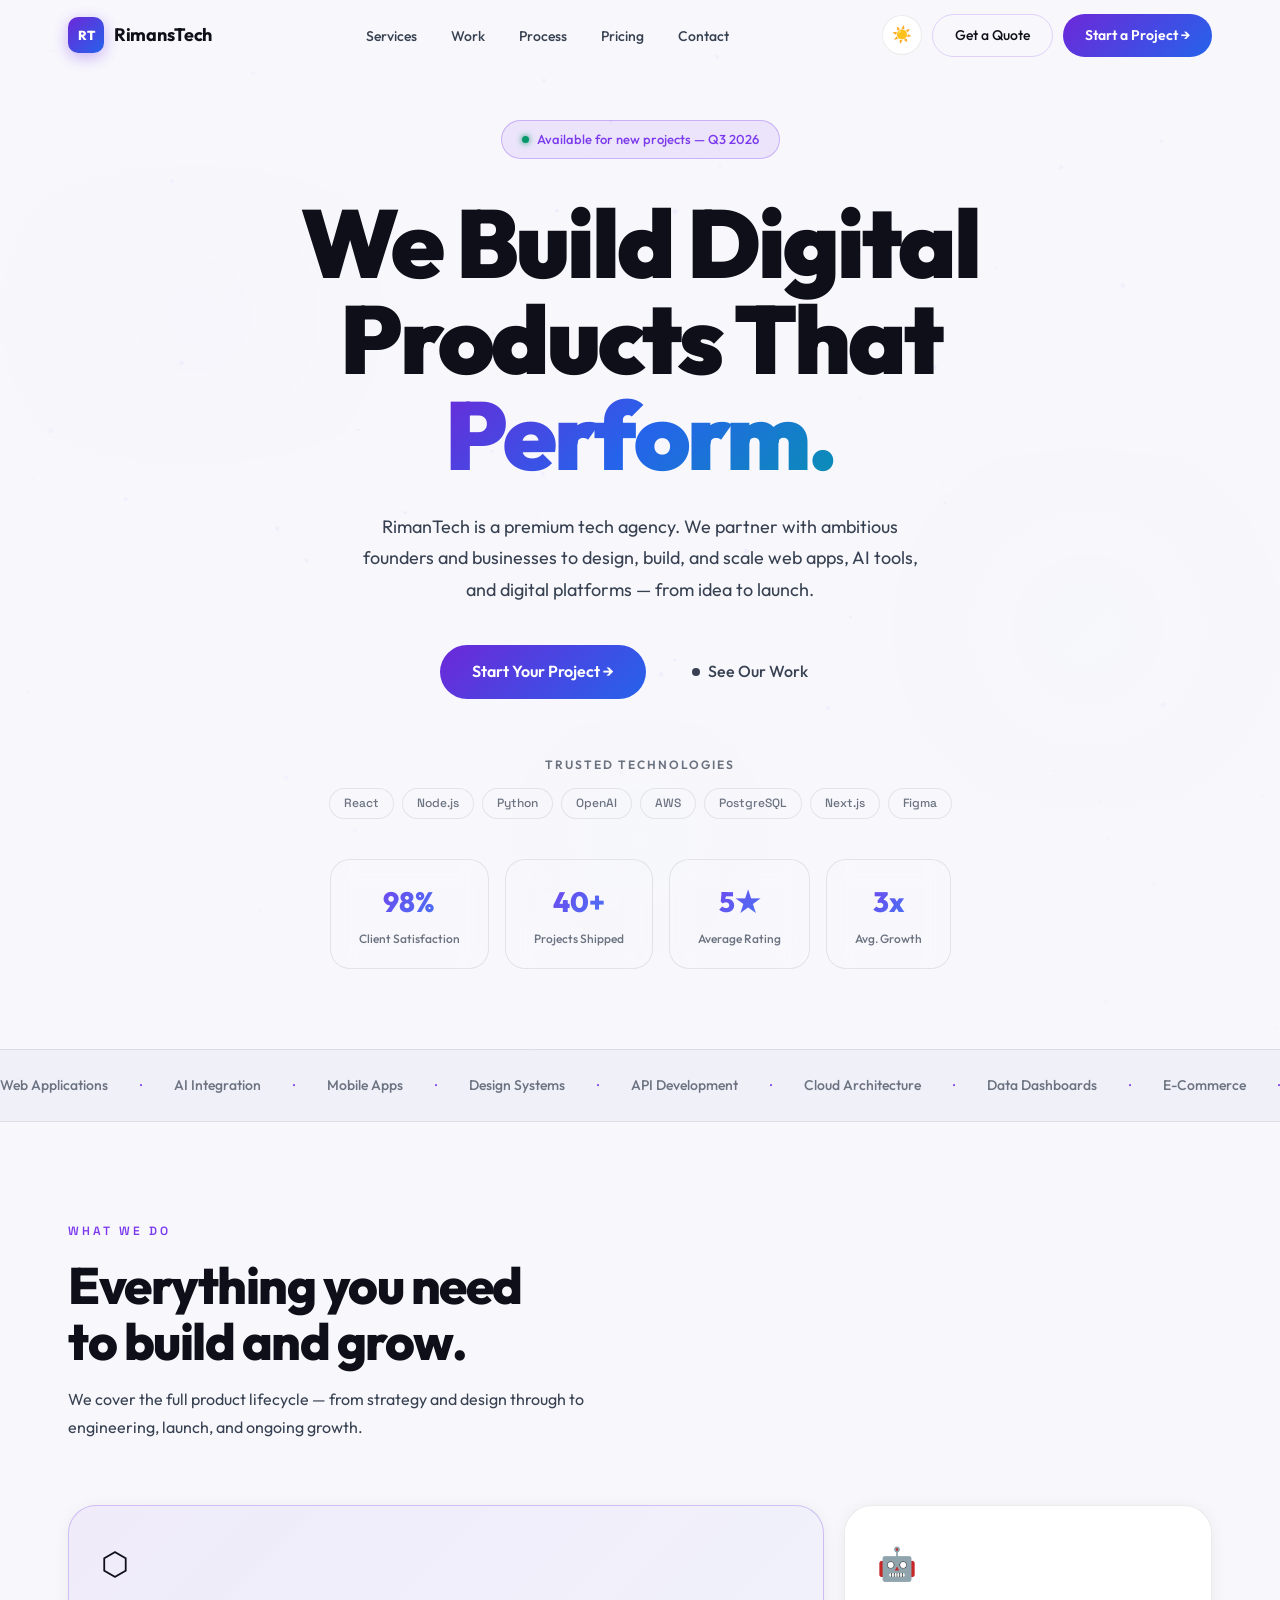
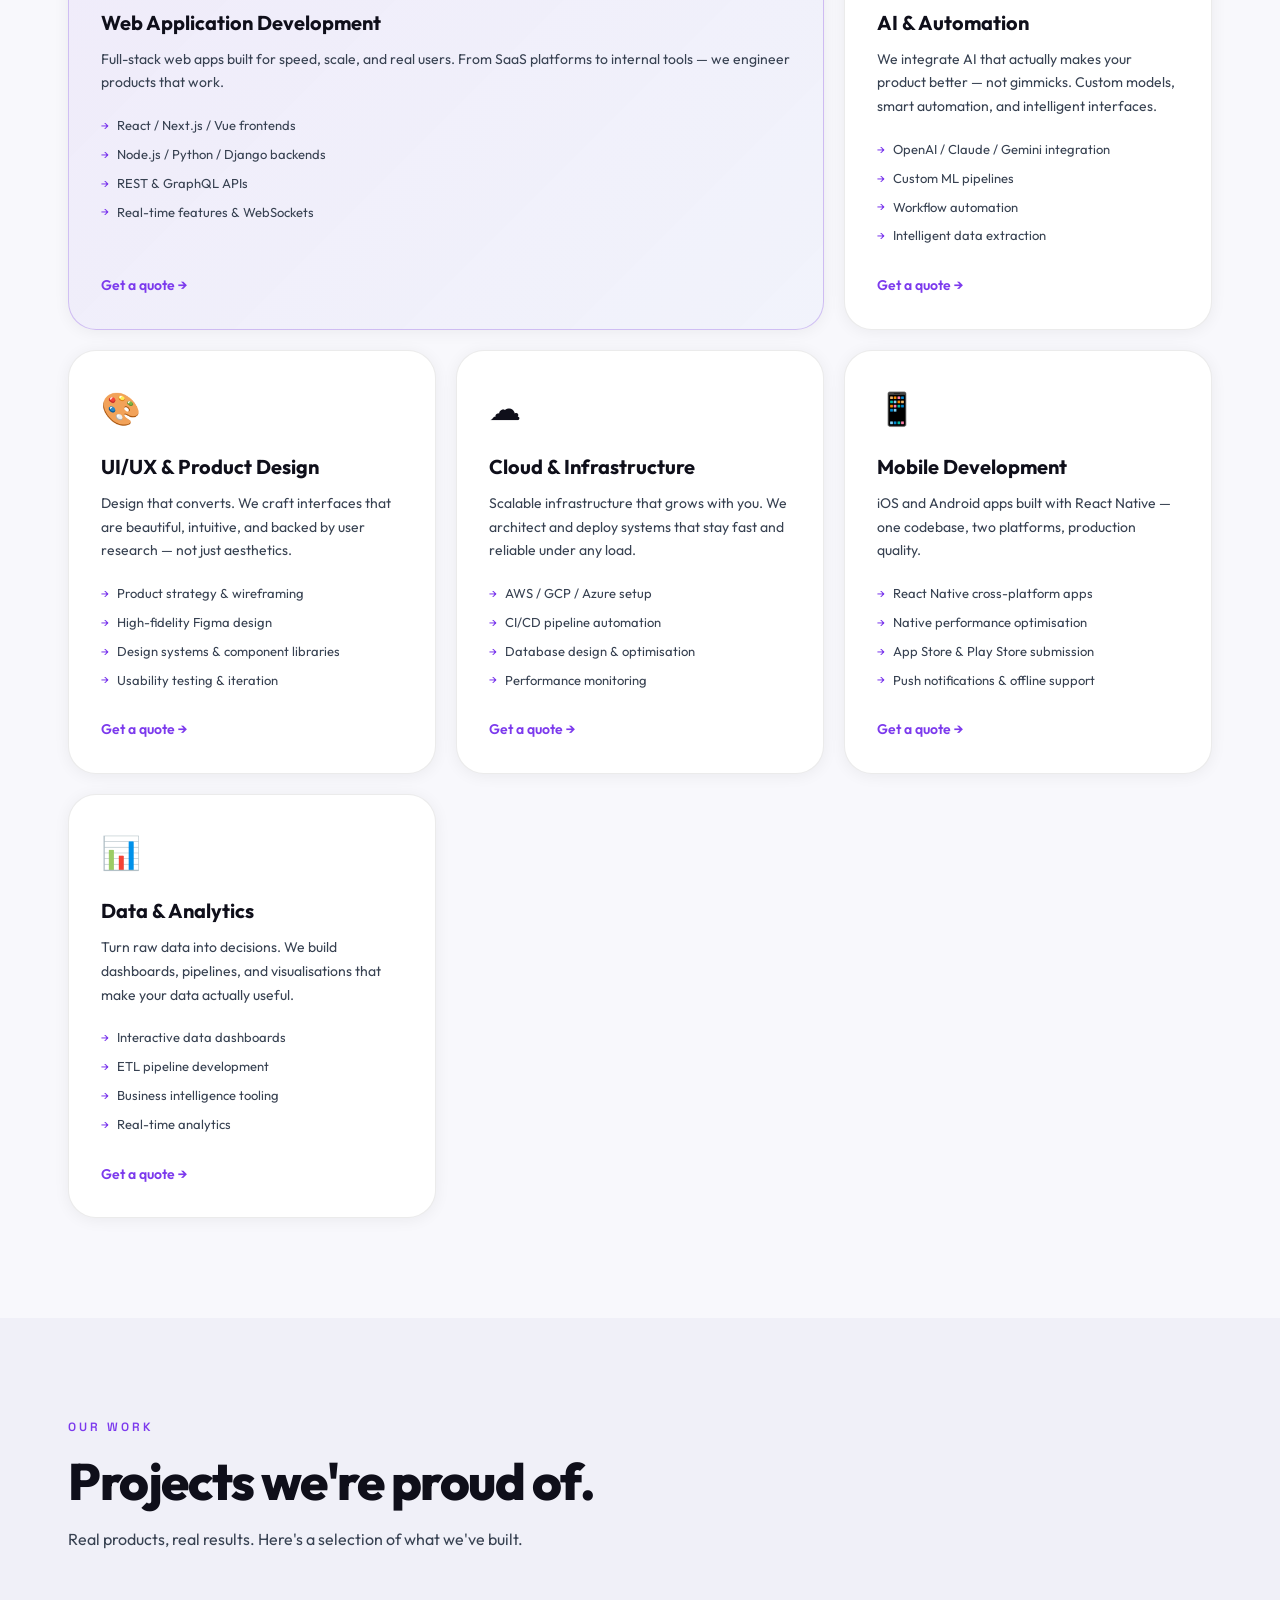
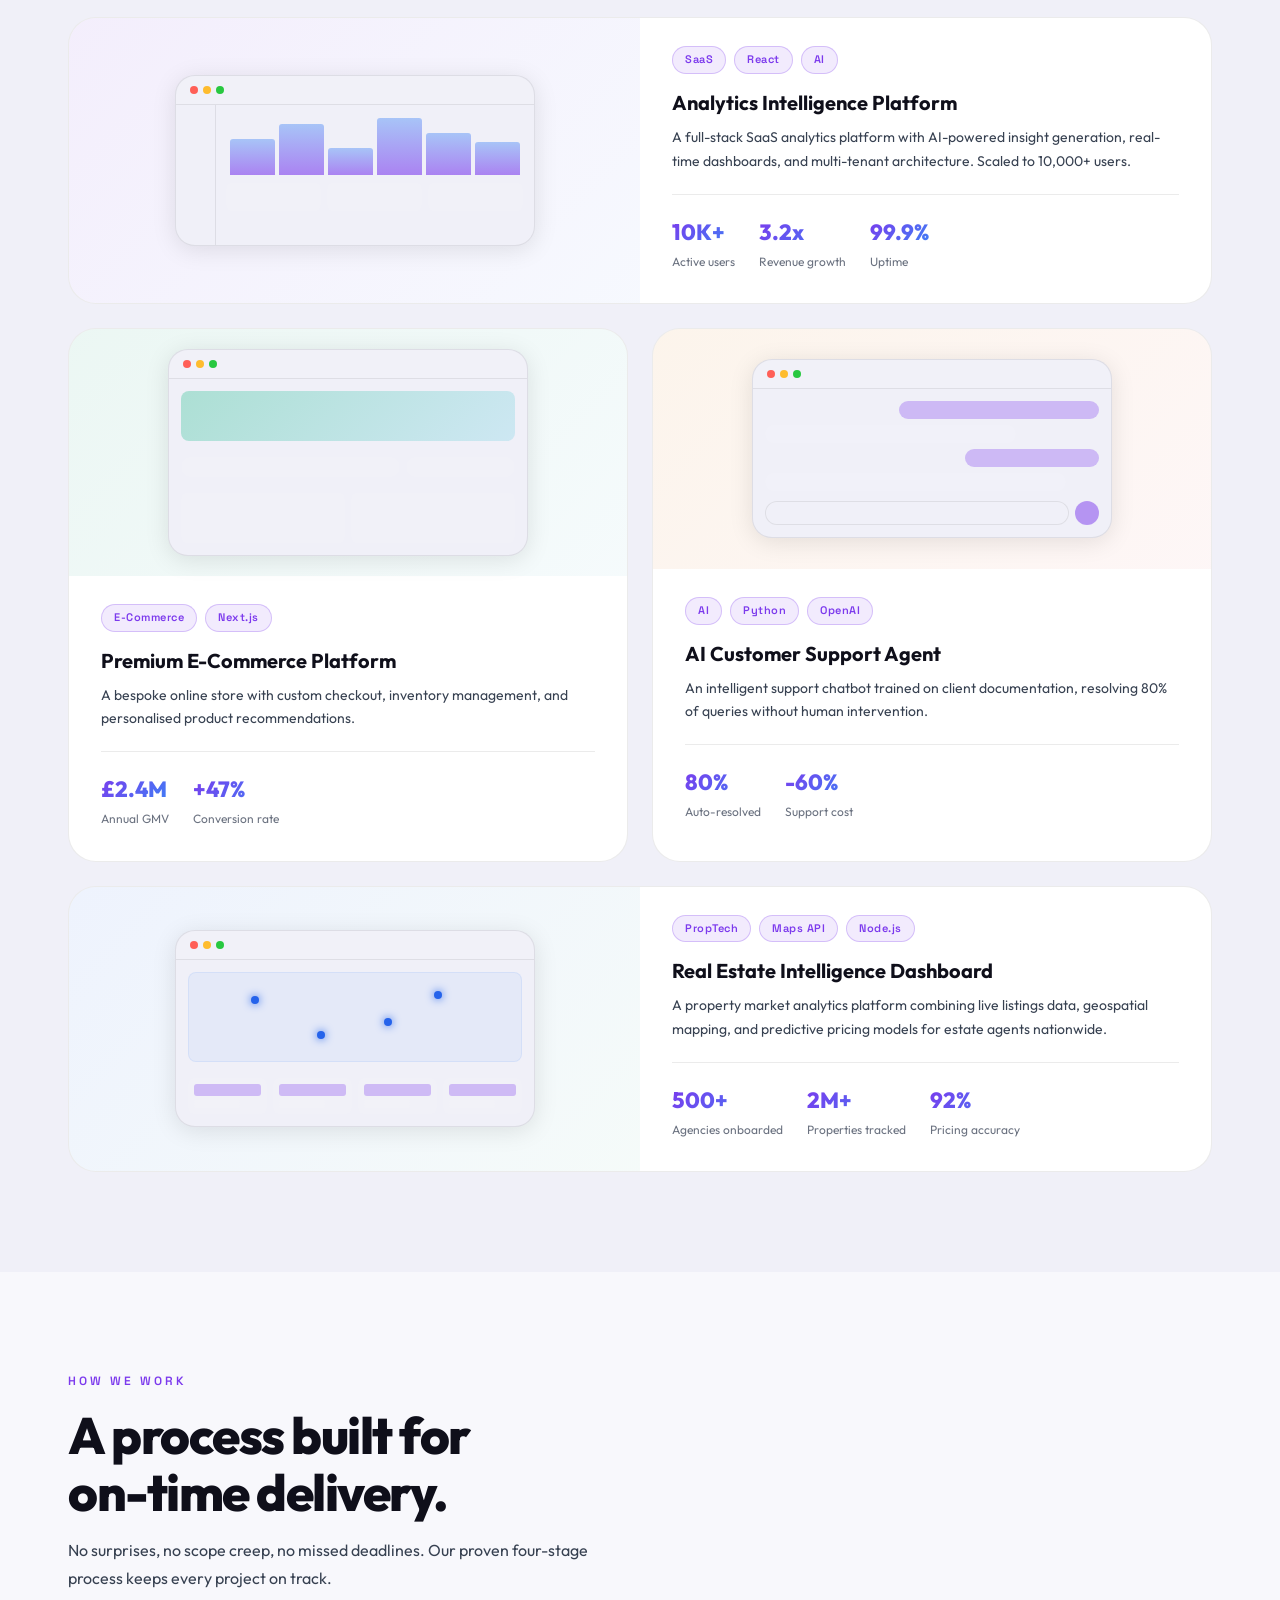
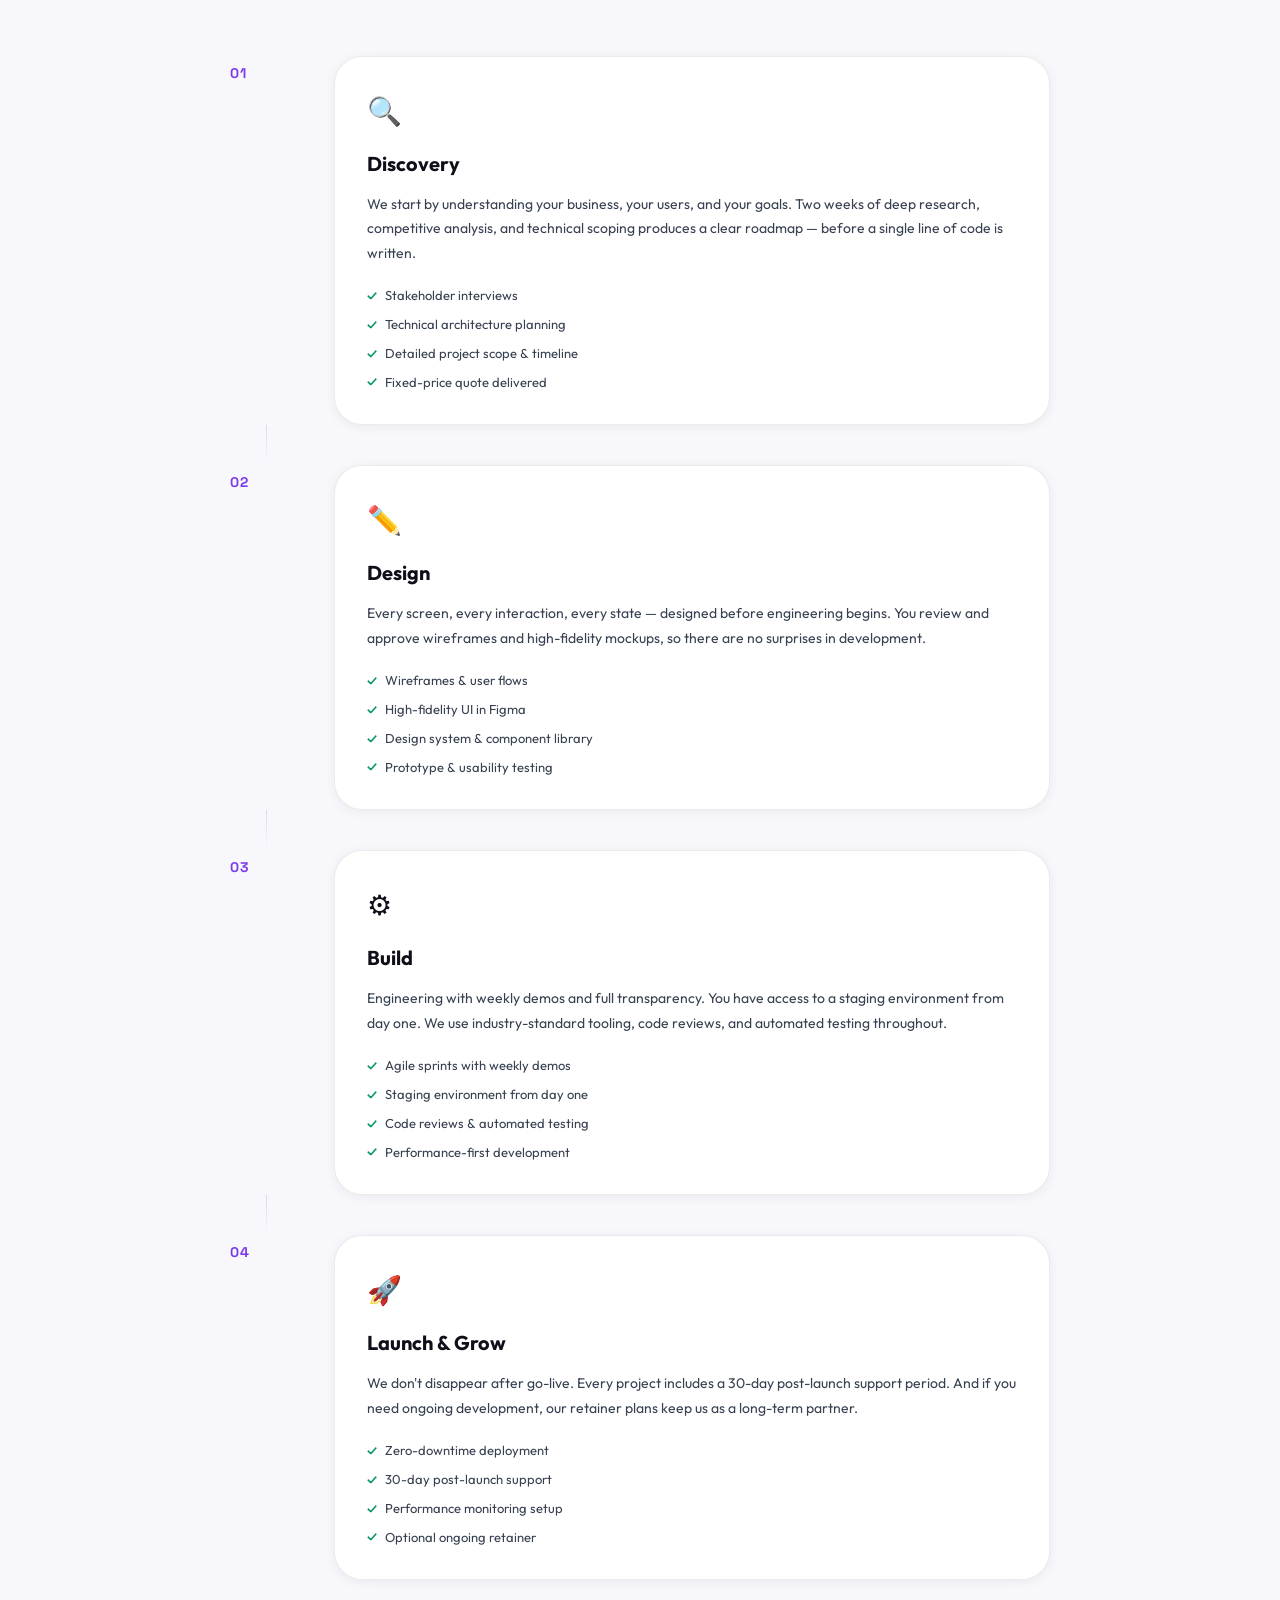
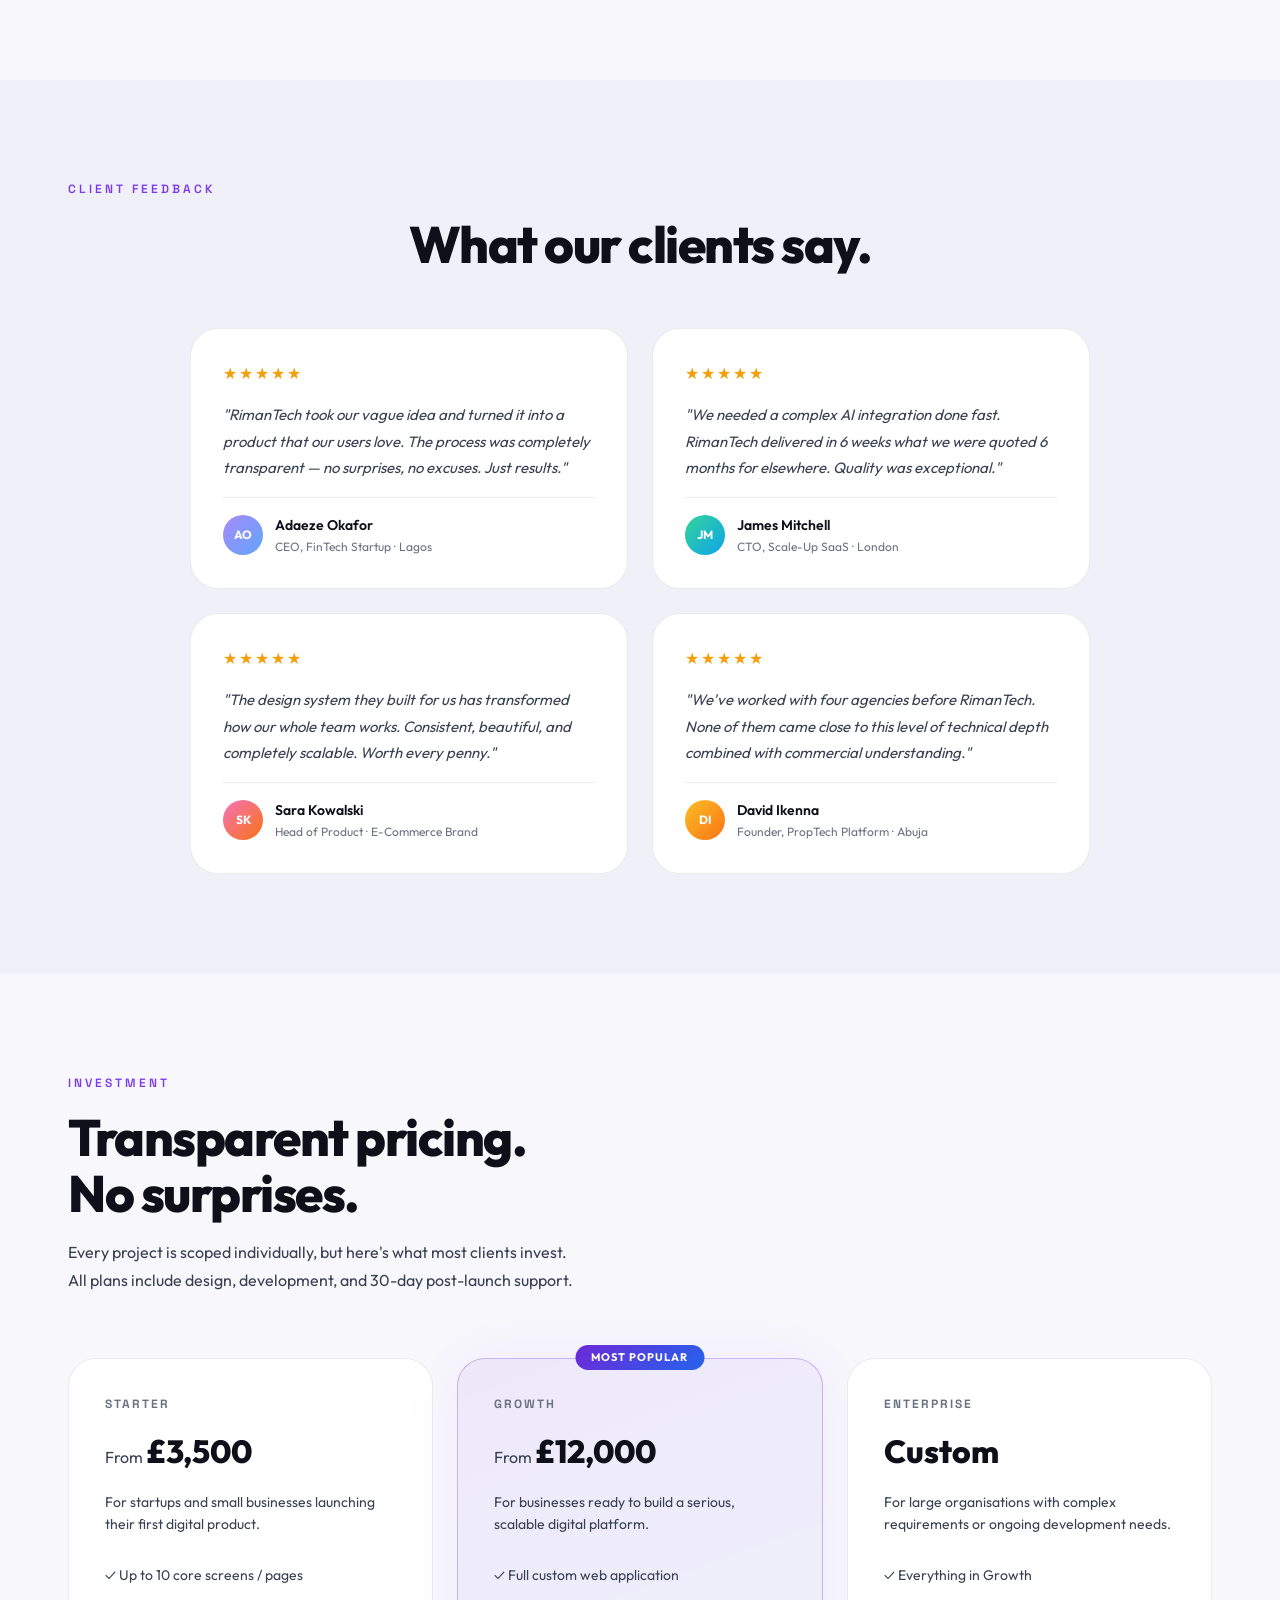
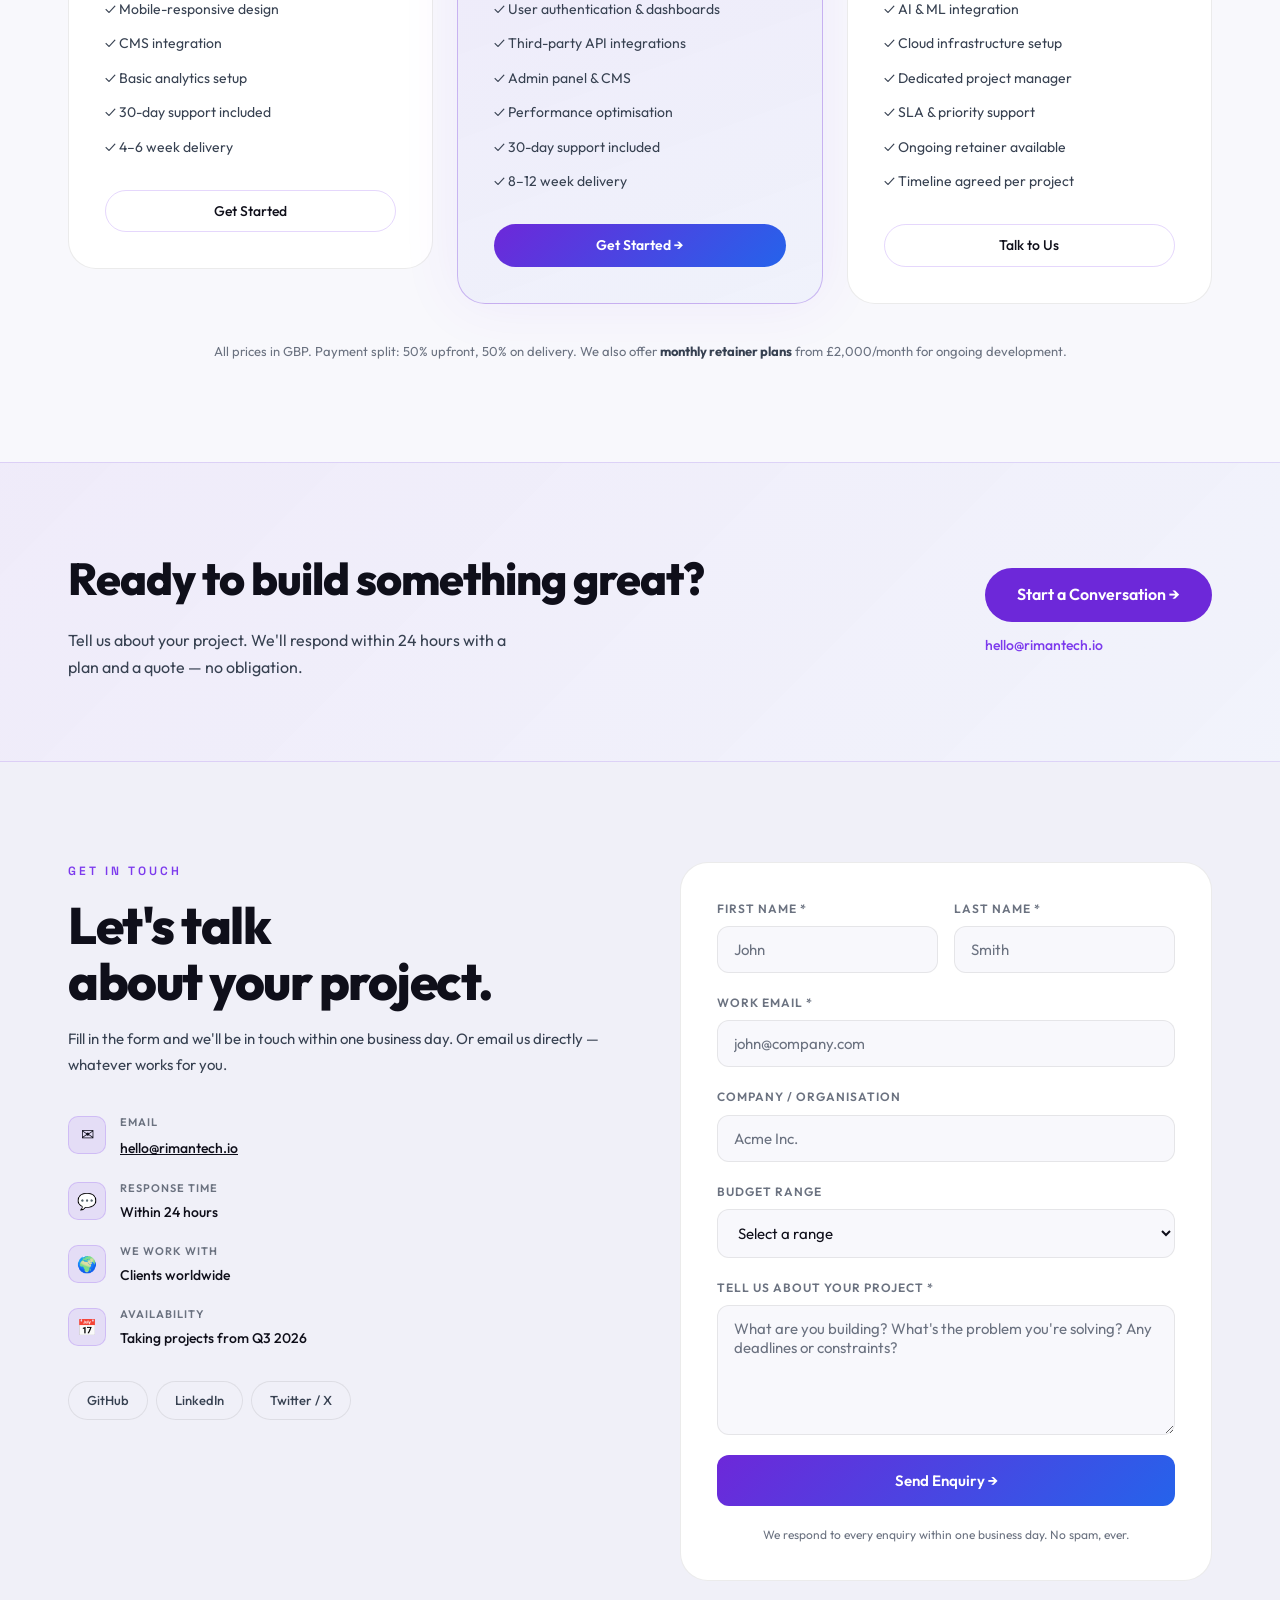
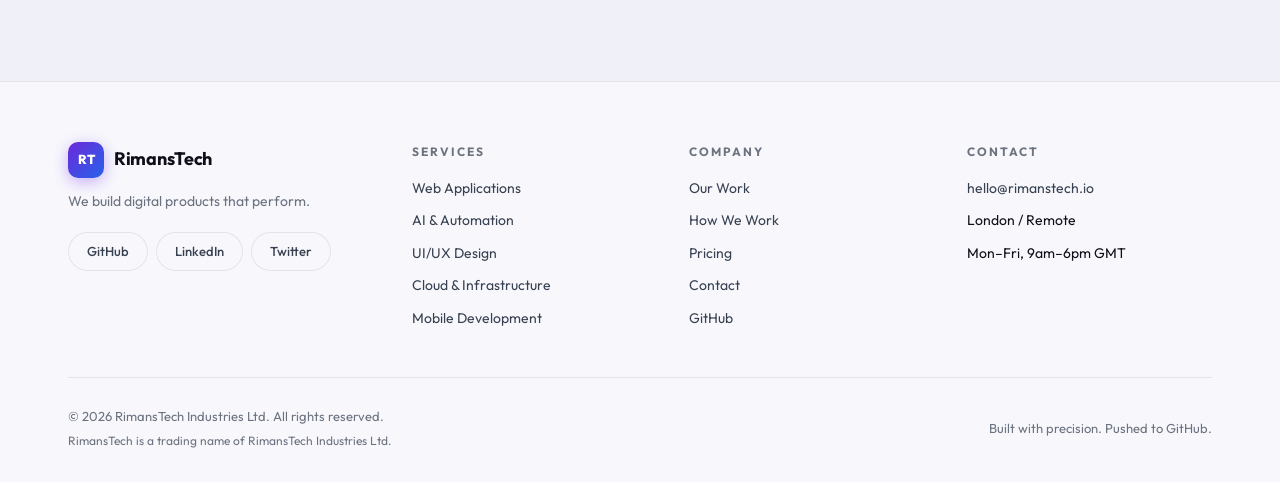
==== commit 0592edd7: "✨ feat: Rebrand to RimansTech Industries + dark/light mode BRANDING - All references updated: RimanT" ====
--- a/index.html
+++ b/index.html
@@ -3,14 +3,14 @@
 <head>
   <meta charset="UTF-8" />
   <meta name="viewport" content="width=device-width, initial-scale=1.0" />
-  <title>RimanTech — We Build Digital Products That Perform</title>
-  <meta name="description" content="RimanTech is a premium tech agency. We design and build web applications, AI-powered tools, and scalable digital products for ambitious businesses." />
-  <meta property="og:title" content="RimanTech — Premium Tech Agency" />
+  <title>RimansTech — We Build Digital Products That Perform</title>
+  <meta name="description" content="RimansTech Industries is a premium tech agency. We design and build web applications, AI-powered tools, and scalable digital products for ambitious businesses." />
+  <meta property="og:title" content="RimansTech — Premium Tech Agency" />
   <meta property="og:description" content="We design and build web applications, AI tools, and digital products that grow your business." />
   <meta property="og:type" content="website" />
   <meta property="og:url" content="https://basseyriman.github.io/Experiment" />
   <meta name="twitter:card" content="summary_large_image" />
-  <meta name="twitter:title" content="RimanTech — Premium Tech Agency" />
+  <meta name="twitter:title" content="RimansTech Industries — Premium Tech Agency" />
   <link rel="preconnect" href="https://fonts.googleapis.com" />
   <link rel="preconnect" href="https://fonts.gstatic.com" crossorigin />
   <link href="https://fonts.googleapis.com/css2?family=Outfit:wght@300;400;500;600;700;800;900&family=Space+Grotesk:wght@400;500;600;700&display=swap" rel="stylesheet" />
@@ -25,7 +25,7 @@
     <div class="nav-inner">
       <a href="#" class="logo">
         <div class="logo-mark">RT</div>
-        <span class="logo-name">RimanTech</span>
+        <span class="logo-name">RimansTech</span>
       </a>
 
       <ul class="nav-links" id="navLinks">
@@ -37,6 +37,10 @@
       </ul>
 
       <div class="nav-right">
+        <button class="theme-toggle" id="themeToggle" aria-label="Toggle theme" title="Toggle dark / light mode">
+          <span class="theme-icon-dark">🌙</span>
+          <span class="theme-icon-light">☀️</span>
+        </button>
         <a href="#contact" class="btn-outline">Get a Quote</a>
         <a href="#contact" class="btn-primary nav-cta">Start a Project →</a>
         <button class="burger" id="burger" aria-label="Menu">
@@ -726,7 +730,7 @@
         <div class="footer-brand">
           <a href="#" class="logo">
             <div class="logo-mark">RT</div>
-            <span class="logo-name">RimanTech</span>
+            <span class="logo-name">RimansTech</span>
           </a>
           <p class="footer-tagline">We build digital products that perform.</p>
           <div class="social-row">
@@ -755,7 +759,7 @@
           </div>
           <div class="fl-col">
             <div class="fl-title">Contact</div>
-            <a href="mailto:hello@rimantech.io" class="fl-link">hello@rimantech.io</a>
+            <a href="mailto:hello@rimanstech.io" class="fl-link">hello@rimanstech.io</a>
             <div class="fl-link" style="cursor:default;color:var(--text3)">London / Remote</div>
             <div class="fl-link" style="cursor:default;color:var(--text3)">Mon–Fri, 9am–6pm GMT</div>
           </div>
@@ -763,7 +767,10 @@
       </div>
 
       <div class="footer-bottom">
-        <p>© 2026 RimanTech. All rights reserved.</p>
+        <div class="footer-legal">
+          <p>© 2026 RimansTech Industries Ltd. All rights reserved.</p>
+          <p class="trading-note">RimansTech is a trading name of RimansTech Industries Ltd.</p>
+        </div>
         <p>Built with precision. Pushed to GitHub.</p>
       </div>
     </div>
--- a/style.css
+++ b/style.css
@@ -1,6 +1,7 @@
 /* ================================================
-   RimanTech — style.css
+   RimansTech Industries — style.css
    Premium Tech Agency Website
+   Dark & Light Mode
    ================================================ */
 
 *, *::before, *::after { box-sizing: border-box; margin: 0; padding: 0; }
@@ -46,7 +47,48 @@
   --t:         0.25s;
 }
 
+/* ── LIGHT MODE ──────────────────────────────────
+   Applied via [data-theme="light"] on <html>
+   ──────────────────────────────────────────────── */
+[data-theme="light"] {
+  --bg-0:    #f8f8fc;
+  --bg-1:    #f0f0f8;
+  --bg-2:    #e8e8f4;
+  --bg-card: #ffffff;
+  --bg-hover:#f3f3fb;
+
+  --border:   rgba(0,0,0,0.08);
+  --border-h: rgba(124,58,237,0.45);
+  --border-s: rgba(124,58,237,0.2);
+
+  --violet:   #6d28d9;
+  --violet-l: #7c3aed;
+  --blue:     #2563eb;
+  --blue-l:   #3b82f6;
+  --cyan:     #0891b2;
+  --green:    #059669;
+
+  --text-1: #0f0f1a;
+  --text-2: #374151;
+  --text-3: #6b7280;
+  --text-4: #9ca3af;
+
+  --shadow:   0 4px 24px rgba(0,0,0,0.1);
+  --shadow-l: 0 12px 48px rgba(0,0,0,0.14);
+}
+
 html { scroll-behavior: smooth; scroll-padding-top: 80px; }
+
+/* Global color transition for smooth theme switching */
+body, .nav, .service-card, .work-card, .price-card,
+.testi-card, .ps-content, .contact-form-wrap,
+.footer, .mobile-menu, .stat-float, .form-input {
+  transition:
+    background-color 0.35s var(--ease),
+    border-color 0.35s var(--ease),
+    color 0.35s var(--ease),
+    box-shadow 0.35s var(--ease);
+}
 
 body {
   font-family: var(--font);
@@ -990,3 +1032,112 @@
   .footer-links-grid { grid-template-columns: 1fr; }
   .footer-bottom { flex-direction: column; text-align: center; }
 }
+
+/* ── THEME TOGGLE BUTTON ──────────────────────── */
+.theme-toggle {
+  width: 40px; height: 40px;
+  border-radius: 50%;
+  background: var(--bg-card);
+  border: 1px solid var(--border);
+  cursor: pointer;
+  display: flex; align-items: center; justify-content: center;
+  font-size: 16px;
+  transition: all var(--t) var(--ease);
+  flex-shrink: 0;
+  position: relative;
+  overflow: hidden;
+}
+.theme-toggle:hover {
+  border-color: var(--border-h);
+  transform: rotate(15deg) scale(1.08);
+  box-shadow: 0 4px 16px rgba(124,58,237,0.25);
+}
+
+/* Show/hide the correct icon per theme */
+.theme-icon-dark  { display: block; line-height: 1; }
+.theme-icon-light { display: none;  line-height: 1; }
+
+[data-theme="light"] .theme-icon-dark  { display: none; }
+[data-theme="light"] .theme-icon-light { display: block; }
+
+/* ── LIGHT MODE SPECIFIC OVERRIDES ─────────────── */
+
+/* Nav in light mode needs stronger backdrop */
+[data-theme="light"] .nav.scrolled {
+  background: rgba(248,248,252,0.94);
+  box-shadow: 0 1px 0 rgba(0,0,0,0.07);
+}
+
+/* Hero canvas blend in light mode */
+[data-theme="light"] #bg-canvas { opacity: 0.25; }
+
+/* Hero text in light mode */
+[data-theme="light"] .hero::after {
+  background: radial-gradient(ellipse 70% 60% at 50% 40%, transparent 30%, rgba(248,248,252,0.65) 100%);
+}
+
+/* Marquee section in light mode */
+[data-theme="light"] .marquee-section { background: var(--bg-1); }
+
+/* Service cards — add real shadow in light */
+[data-theme="light"] .service-card { box-shadow: 0 2px 16px rgba(0,0,0,0.06); }
+[data-theme="light"] .service-card:hover { box-shadow: 0 12px 40px rgba(0,0,0,0.12); }
+
+/* Featured card light */
+[data-theme="light"] .featured-card {
+  border-color: rgba(109,40,217,0.25);
+  background: linear-gradient(135deg, rgba(109,40,217,0.06), rgba(37,99,235,0.03));
+}
+
+/* Work cards light */
+[data-theme="light"] .wc-mock { background: var(--bg-1); }
+[data-theme="light"] .wc-v1 { background: linear-gradient(135deg, rgba(109,40,217,0.08), rgba(37,99,235,0.04)); }
+[data-theme="light"] .wc-v2 { background: linear-gradient(135deg, rgba(5,150,105,0.08), rgba(8,145,178,0.04)); }
+[data-theme="light"] .wc-v3 { background: linear-gradient(135deg, rgba(217,119,6,0.08), rgba(220,38,38,0.04)); }
+[data-theme="light"] .wc-v4 { background: linear-gradient(135deg, rgba(37,99,235,0.08), rgba(5,150,105,0.04)); }
+
+/* Process steps light */
+[data-theme="light"] .ps-content { box-shadow: 0 2px 12px rgba(0,0,0,0.06); }
+
+/* Price featured light */
+[data-theme="light"] .price-featured {
+  border-color: rgba(109,40,217,0.3);
+  background: linear-gradient(160deg, rgba(109,40,217,0.07), rgba(37,99,235,0.04));
+}
+
+/* CTA band light */
+[data-theme="light"] .cta-band {
+  background: linear-gradient(135deg, rgba(109,40,217,0.06) 0%, rgba(37,99,235,0.03) 100%);
+  border-color: rgba(109,40,217,0.15);
+}
+[data-theme="light"] .cta-band .btn-white {
+  background: var(--violet) !important;
+  color: white !important;
+}
+
+/* Form inputs in light */
+[data-theme="light"] .form-input {
+  background: var(--bg-0);
+  color: var(--text-1);
+}
+[data-theme="light"] .form-select option { background: var(--bg-0); color: var(--text-1); }
+
+/* Scrollbar in light */
+[data-theme="light"] ::-webkit-scrollbar-track { background: var(--bg-1); }
+[data-theme="light"] ::-webkit-scrollbar-thumb { background: var(--violet); }
+
+/* Back-to-top in light */
+[data-theme="light"] .back-top { background: white; }
+
+/* ── FOOTER LEGAL ──────────────────────────────── */
+.footer-legal { display: flex; flex-direction: column; gap: 4px; }
+.trading-note { font-size: 12px; color: var(--text-3); }
+
+/* ── LIGHT MODE GRADIENT TEXT FIX ─────────────── */
+/* Gradient text works the same in light mode but use stronger accent */
+[data-theme="light"] .h1-accent {
+  background: linear-gradient(135deg, #6d28d9 0%, #2563eb 50%, #0891b2 100%);
+  -webkit-background-clip: text;
+  -webkit-text-fill-color: transparent;
+  background-clip: text;
+}
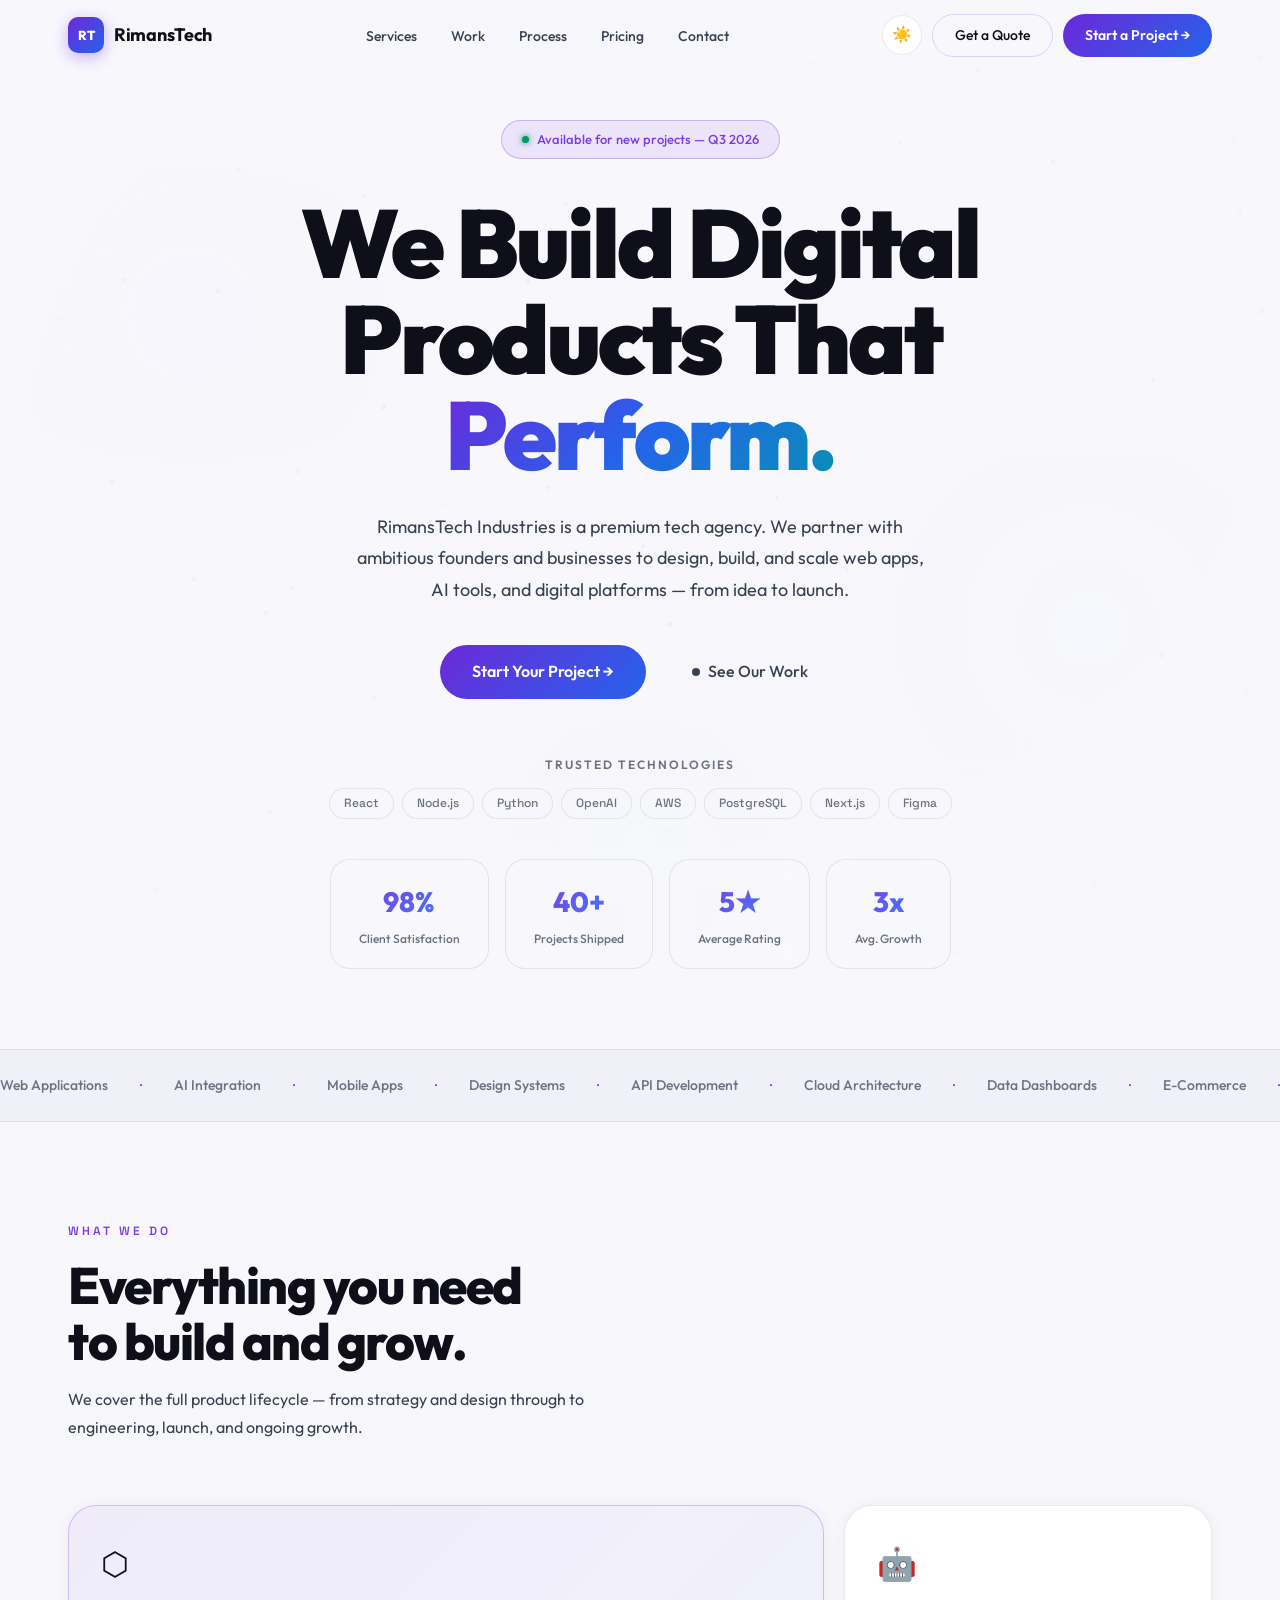
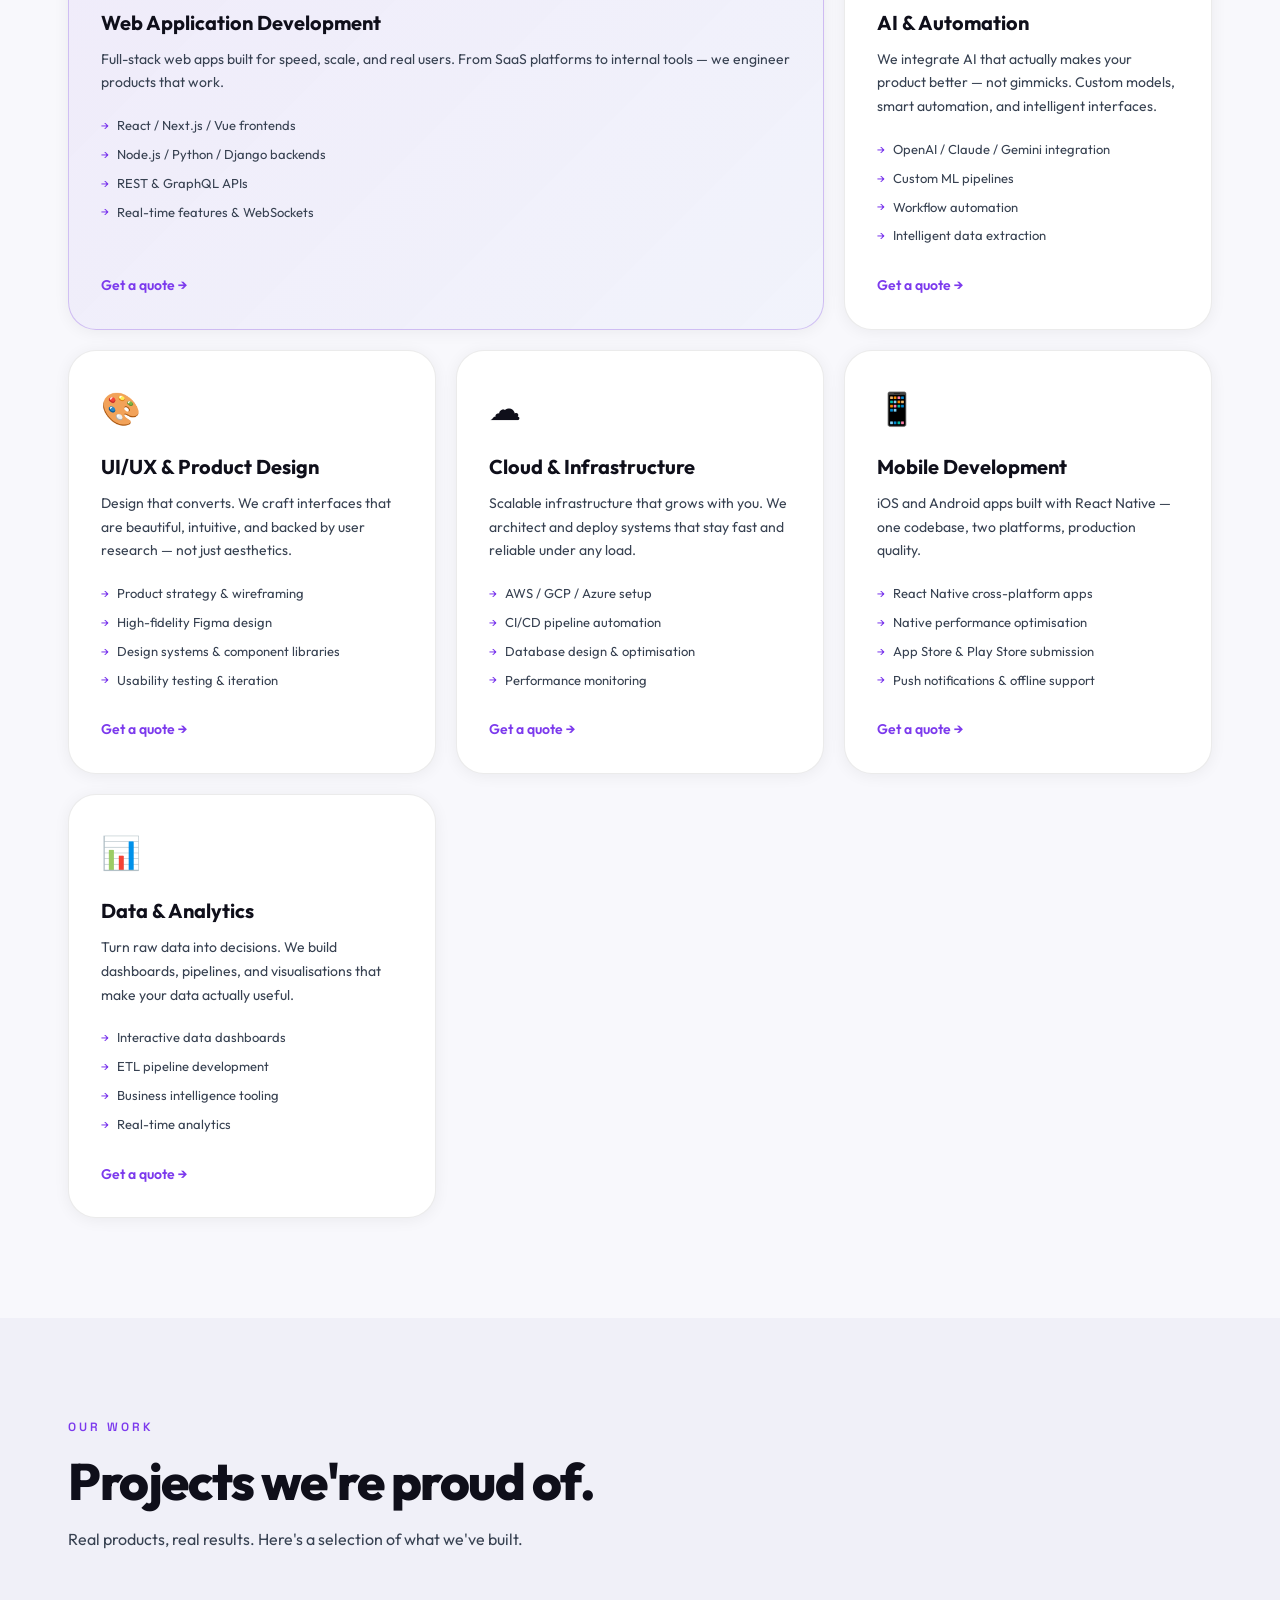
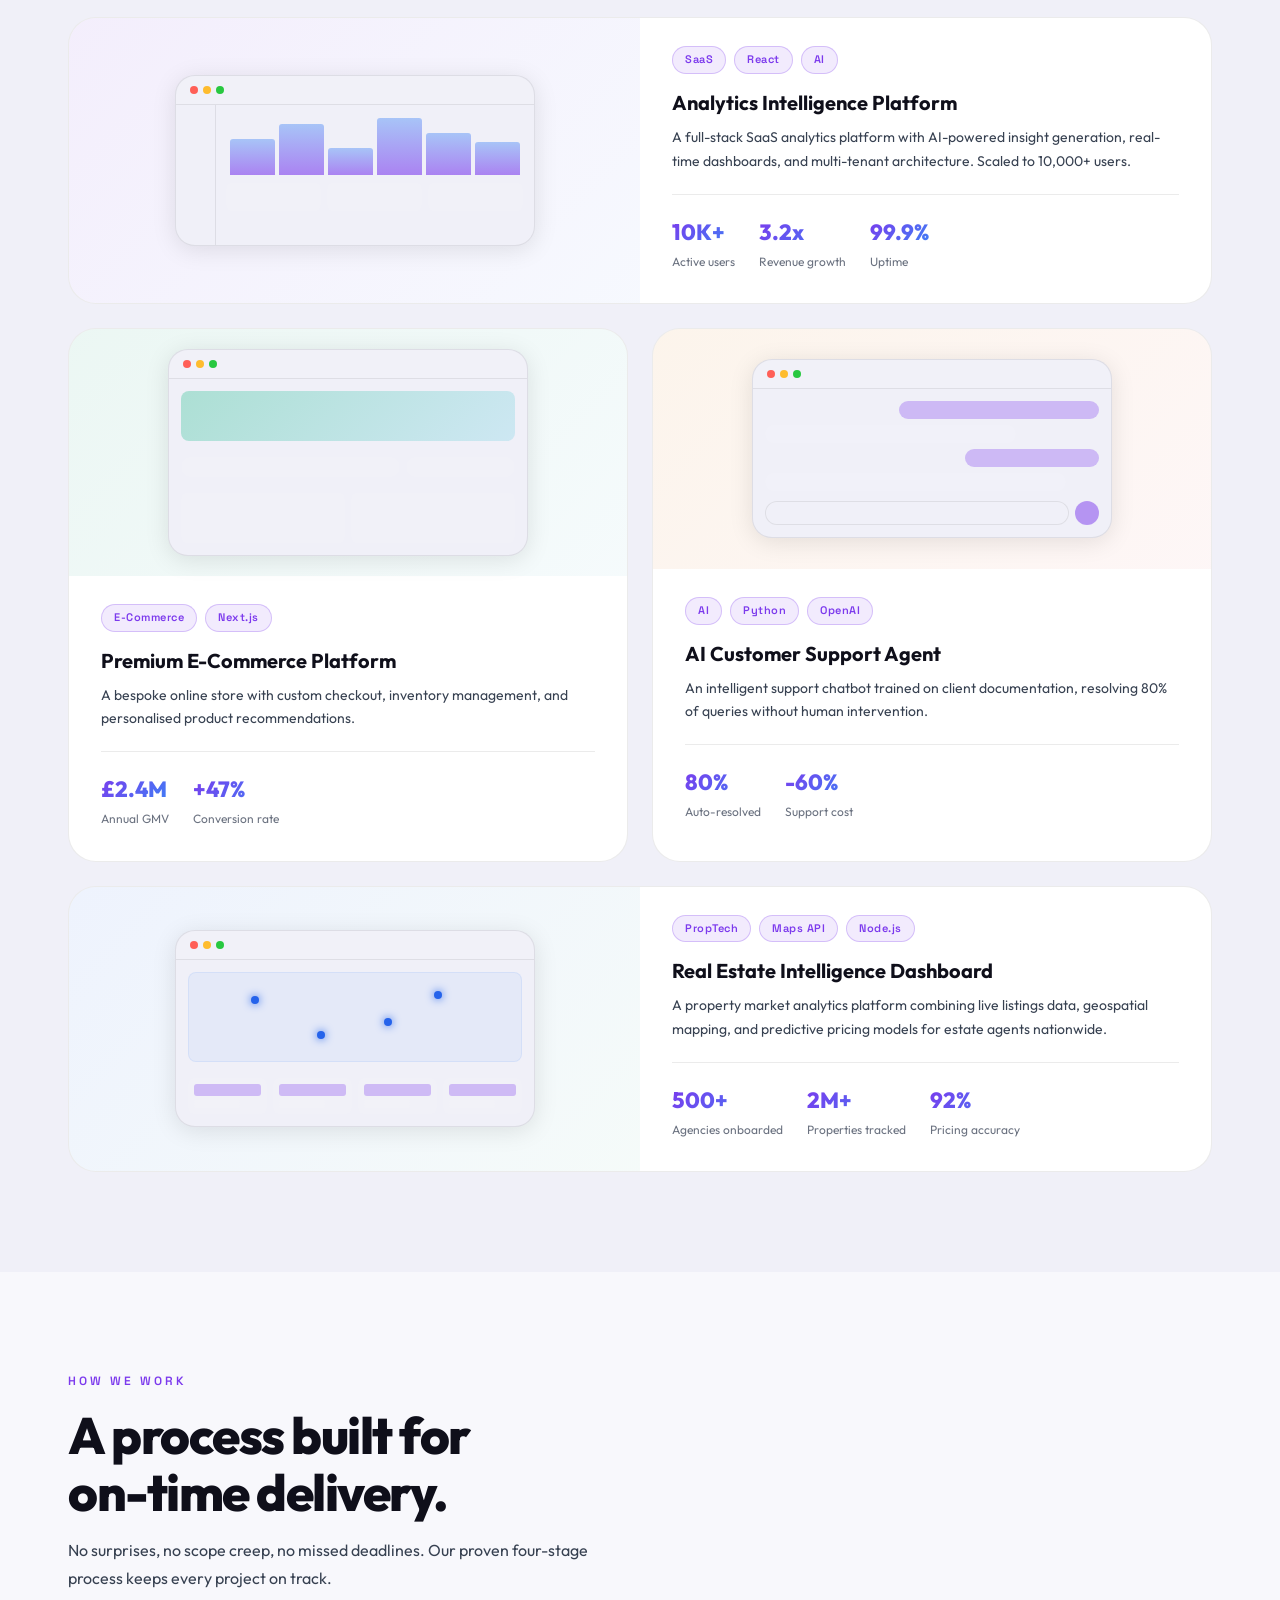
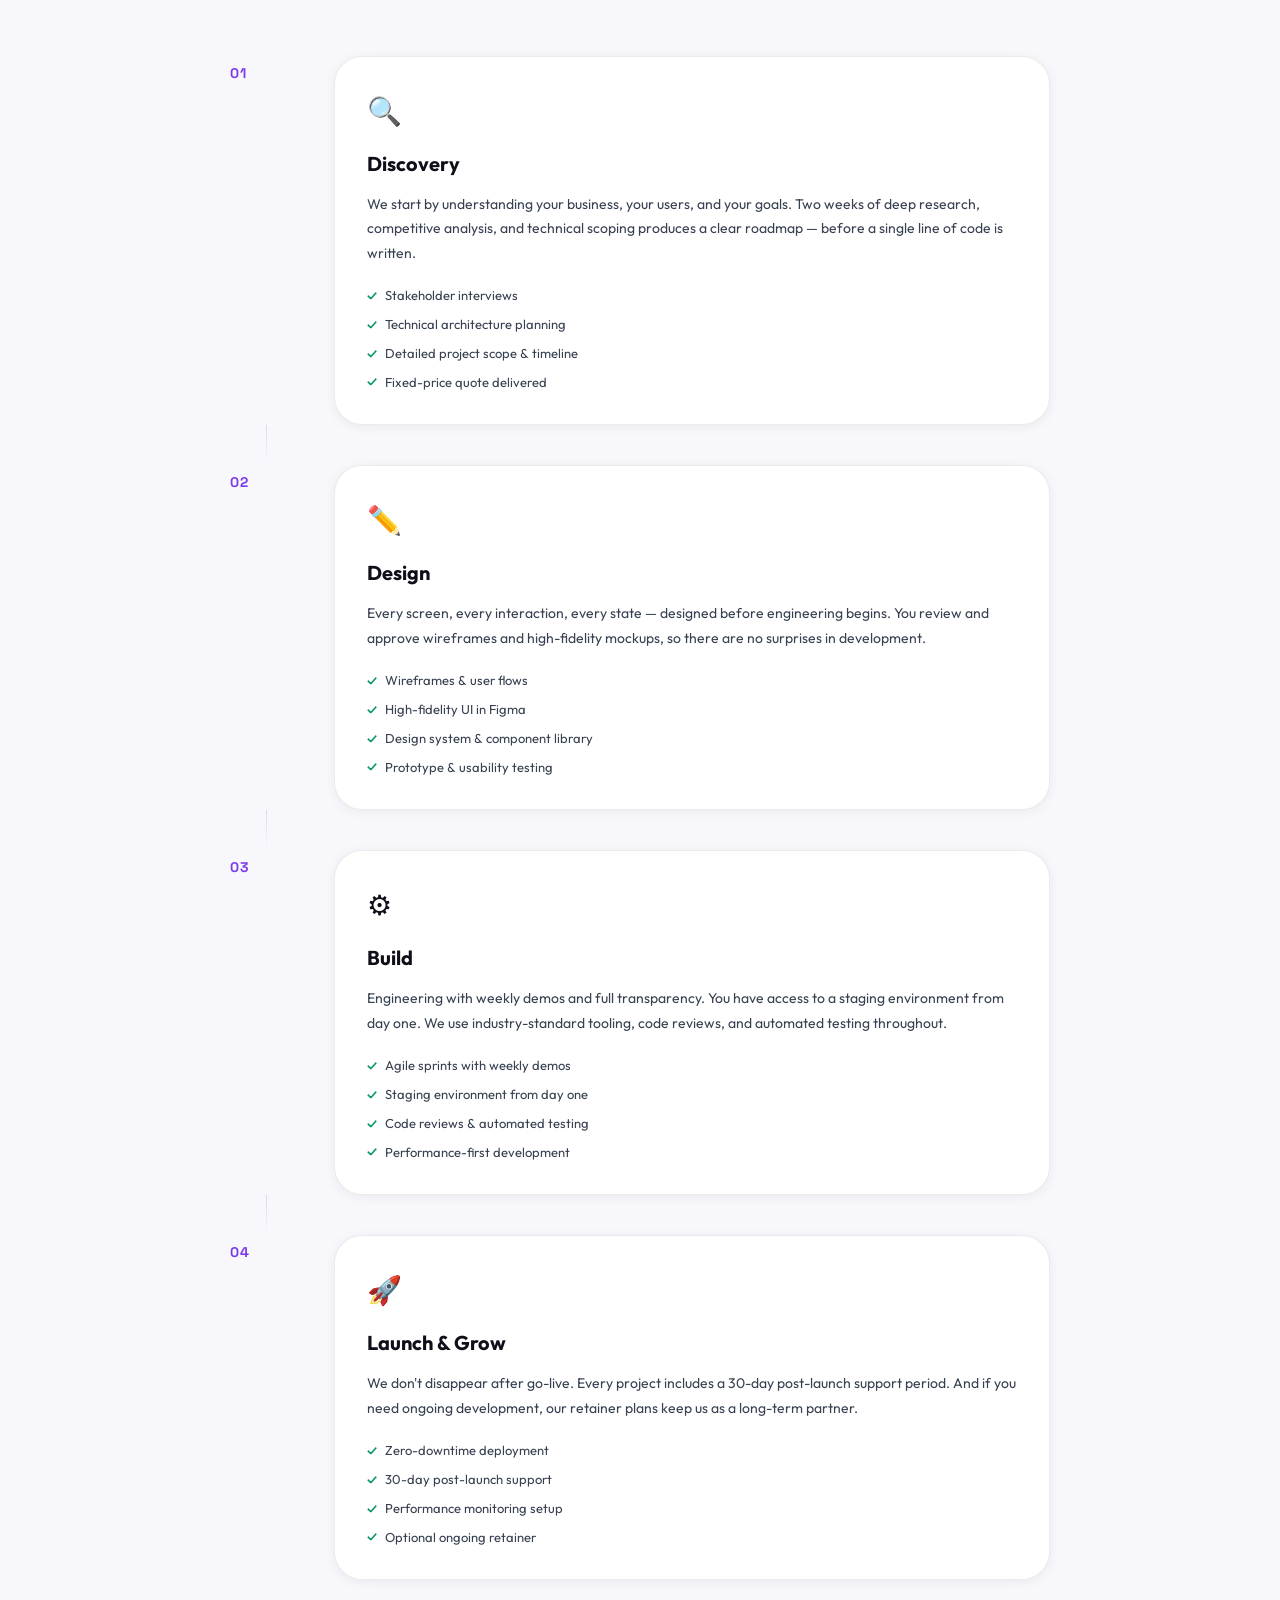
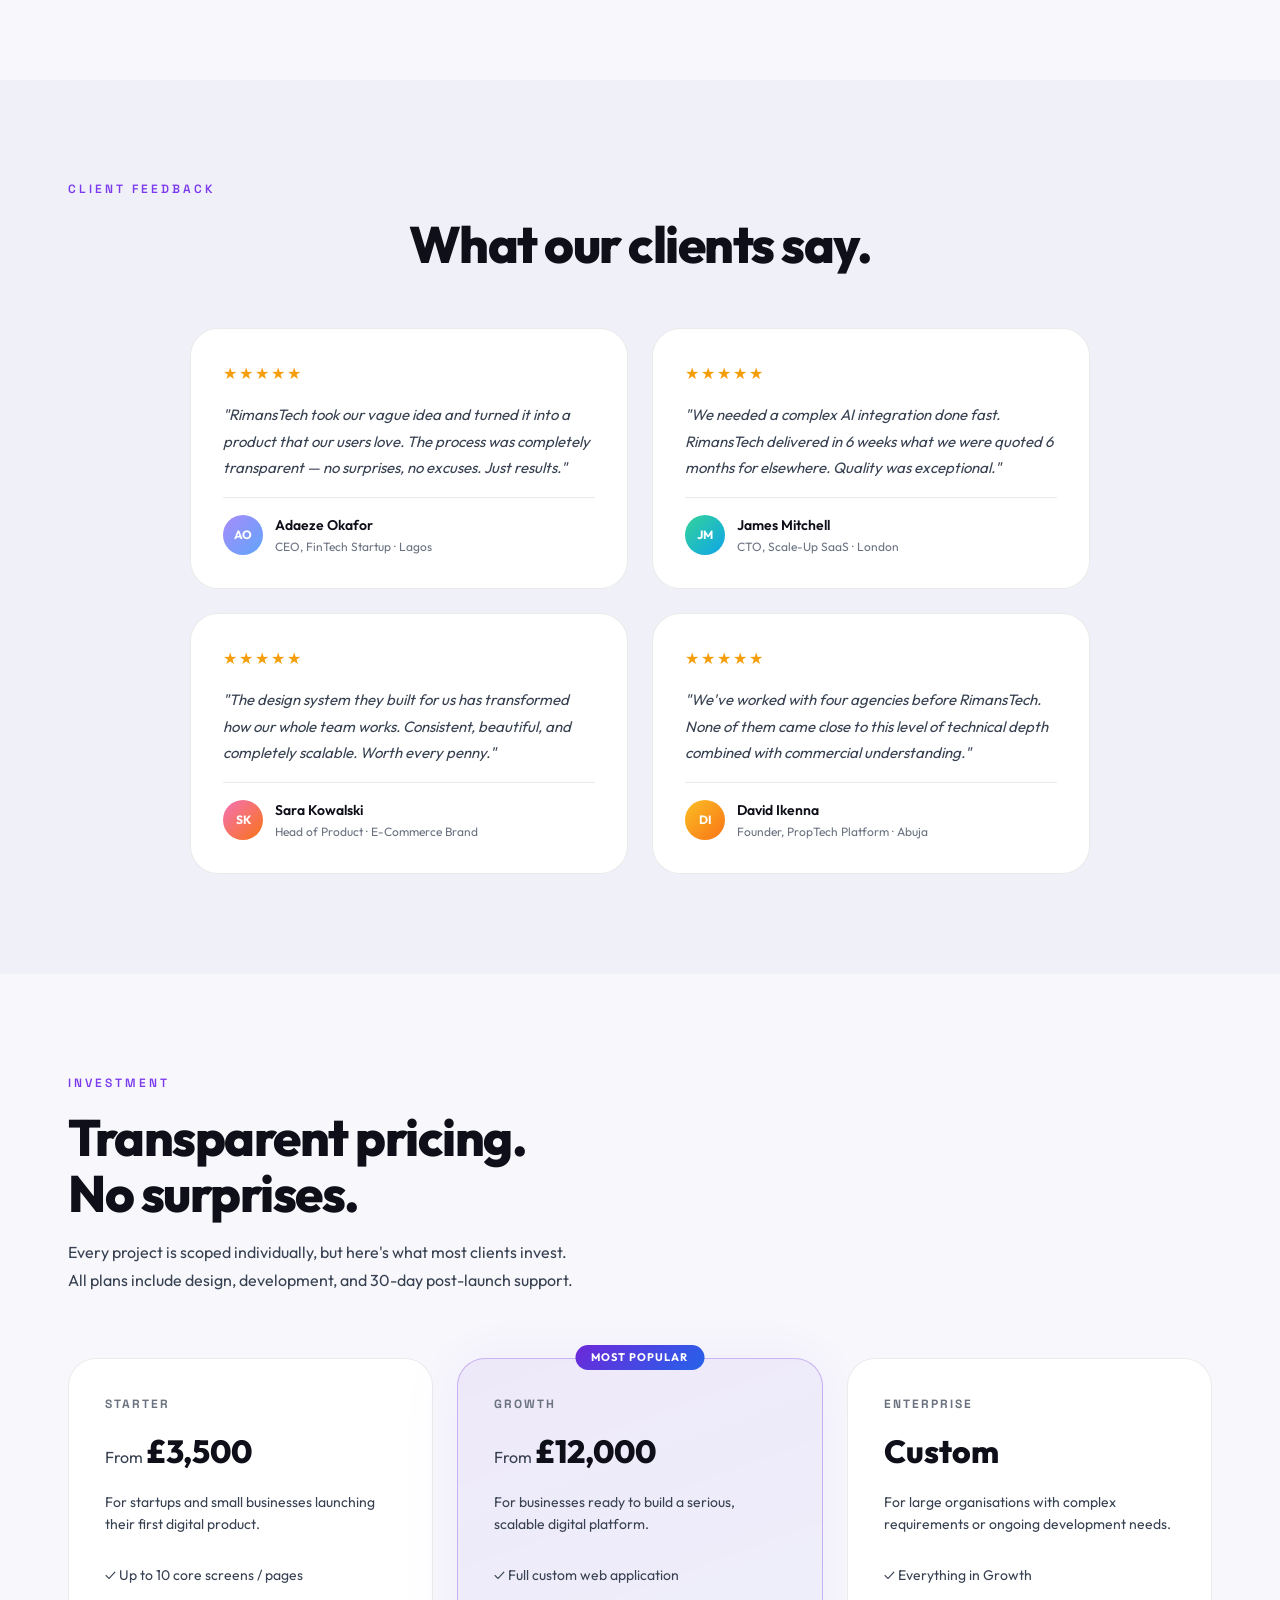
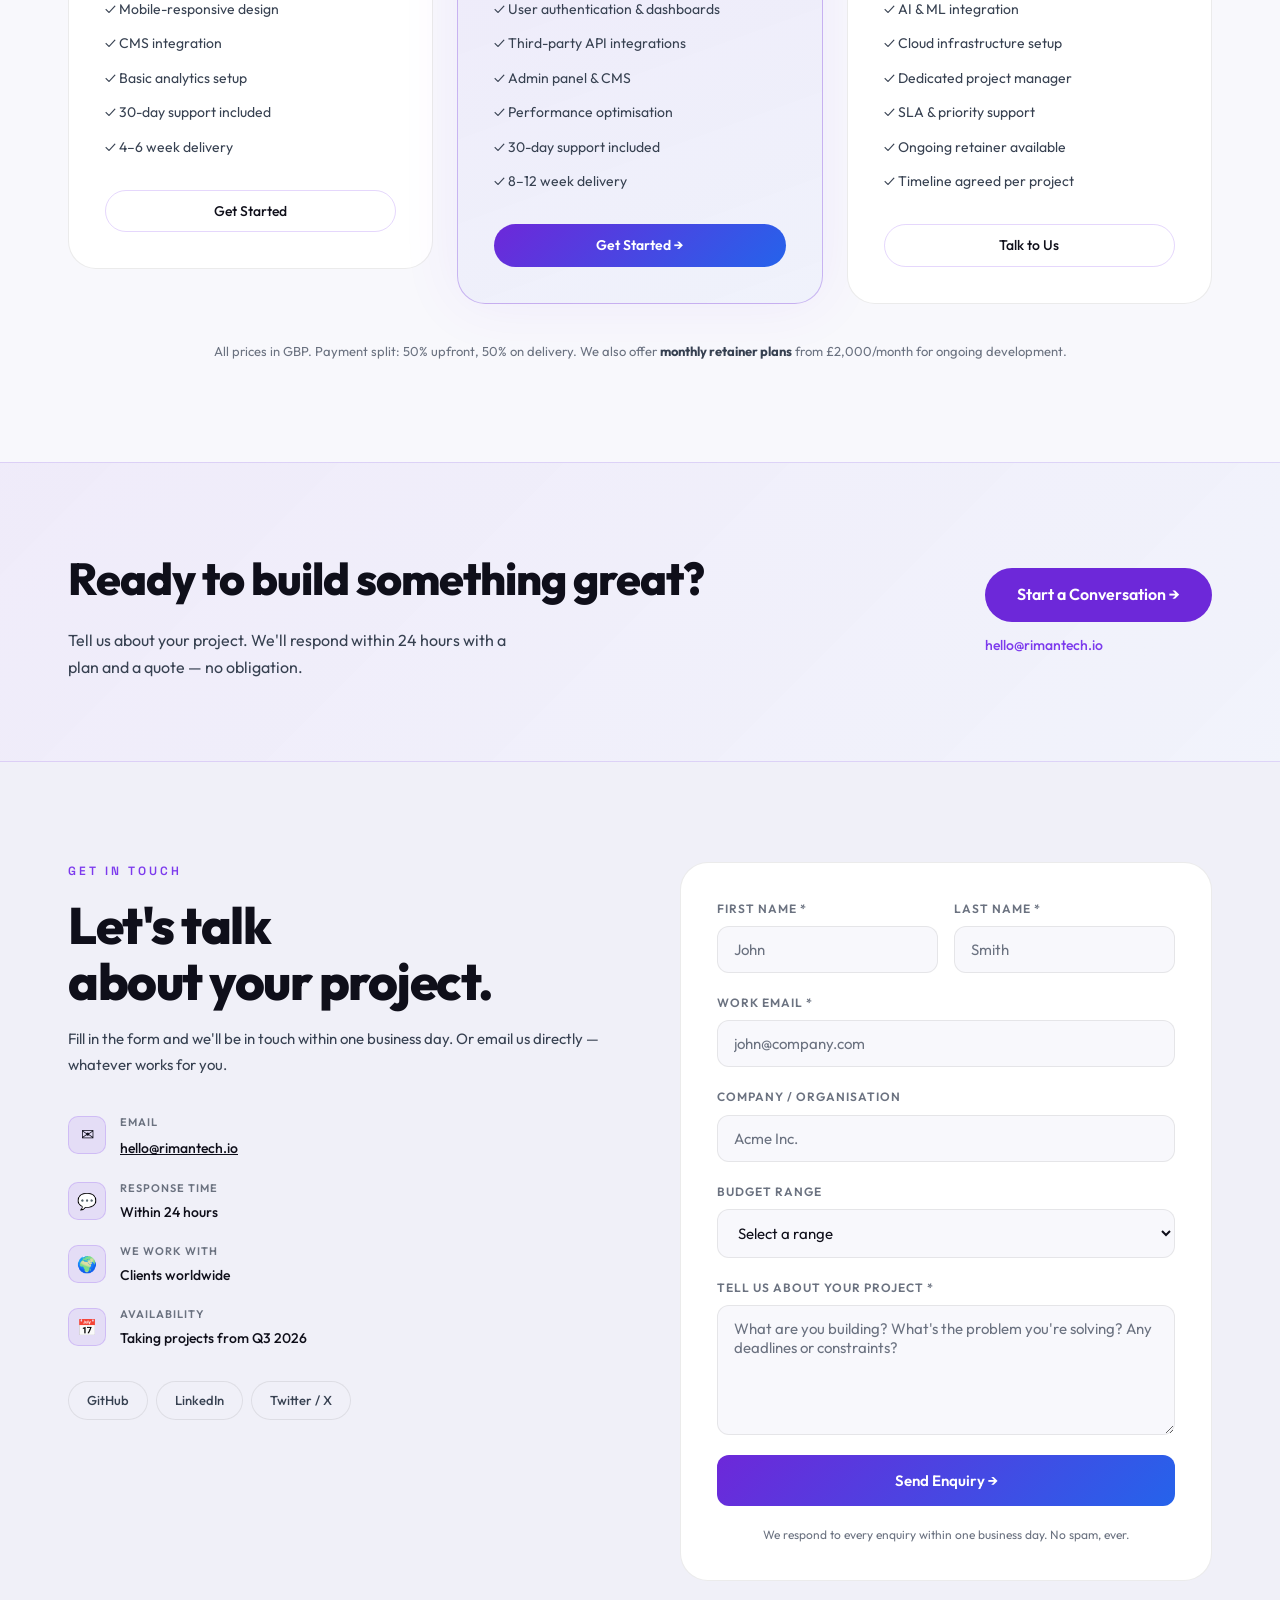
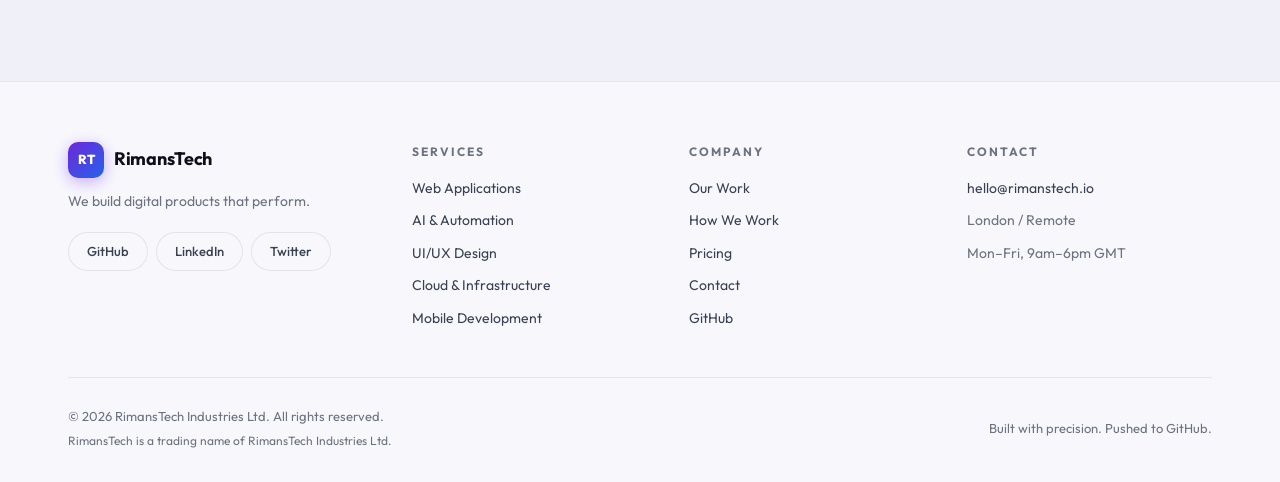
==== commit 4111f15c: "🐛 fix: Audit and resolve all known bugs BUGS FIXED 1. Stale brand name — 4 instances of 'RimanTech' " ====
--- a/index.html
+++ b/index.html
@@ -76,7 +76,7 @@
         <span class="h1-accent">Perform.</span>
       </h1>
       <p class="hero-p">
-        RimanTech is a premium tech agency. We partner with ambitious 
+        RimansTech Industries is a premium tech agency. We partner with ambitious 
         founders and businesses to design, build, and scale web apps, 
         AI tools, and digital platforms — from idea to launch.
       </p>
@@ -489,7 +489,7 @@
       <div class="testi-grid">
         <div class="testi-card" data-reveal>
           <div class="testi-stars">★★★★★</div>
-          <p class="testi-text">"RimanTech took our vague idea and turned it into a product that our users love. The process was completely transparent — no surprises, no excuses. Just results."</p>
+          <p class="testi-text">"RimansTech took our vague idea and turned it into a product that our users love. The process was completely transparent — no surprises, no excuses. Just results."</p>
           <div class="testi-author">
             <div class="author-avatar" style="background:linear-gradient(135deg,#a78bfa,#60a5fa)">AO</div>
             <div>
@@ -501,7 +501,7 @@
 
         <div class="testi-card" data-reveal>
           <div class="testi-stars">★★★★★</div>
-          <p class="testi-text">"We needed a complex AI integration done fast. RimanTech delivered in 6 weeks what we were quoted 6 months for elsewhere. Quality was exceptional."</p>
+          <p class="testi-text">"We needed a complex AI integration done fast. RimansTech delivered in 6 weeks what we were quoted 6 months for elsewhere. Quality was exceptional."</p>
           <div class="testi-author">
             <div class="author-avatar" style="background:linear-gradient(135deg,#34d399,#0ea5e9)">JM</div>
             <div>
@@ -525,7 +525,7 @@
 
         <div class="testi-card" data-reveal>
           <div class="testi-stars">★★★★★</div>
-          <p class="testi-text">"We've worked with four agencies before RimanTech. None of them came close to this level of technical depth combined with commercial understanding."</p>
+          <p class="testi-text">"We've worked with four agencies before RimansTech. None of them came close to this level of technical depth combined with commercial understanding."</p>
           <div class="testi-author">
             <div class="author-avatar" style="background:linear-gradient(135deg,#fbbf24,#f97316)">DI</div>
             <div>
@@ -760,8 +760,8 @@
           <div class="fl-col">
             <div class="fl-title">Contact</div>
             <a href="mailto:hello@rimanstech.io" class="fl-link">hello@rimanstech.io</a>
-            <div class="fl-link" style="cursor:default;color:var(--text3)">London / Remote</div>
-            <div class="fl-link" style="cursor:default;color:var(--text3)">Mon–Fri, 9am–6pm GMT</div>
+            <div class="fl-link" style="cursor:default;color:var(--text-3)">London / Remote</div>
+            <div class="fl-link" style="cursor:default;color:var(--text-3)">Mon–Fri, 9am–6pm GMT</div>
           </div>
         </div>
       </div>
